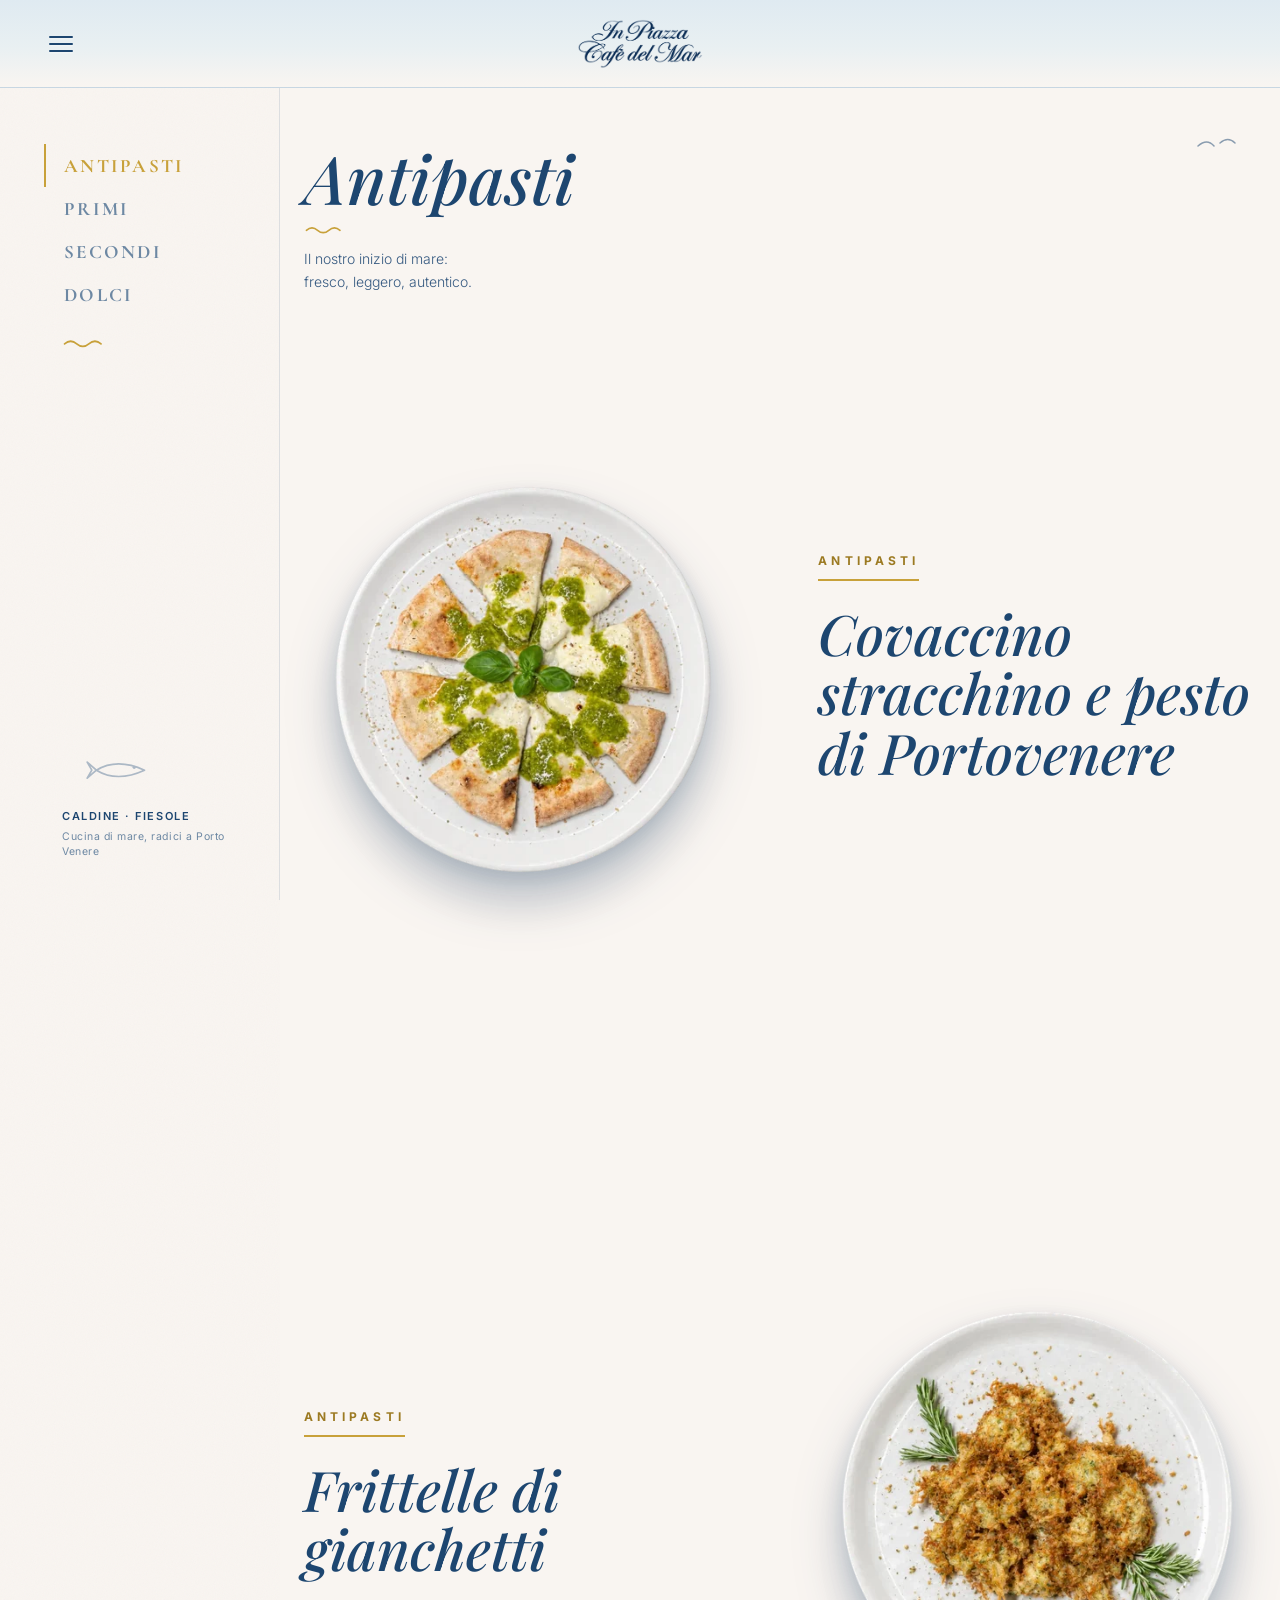
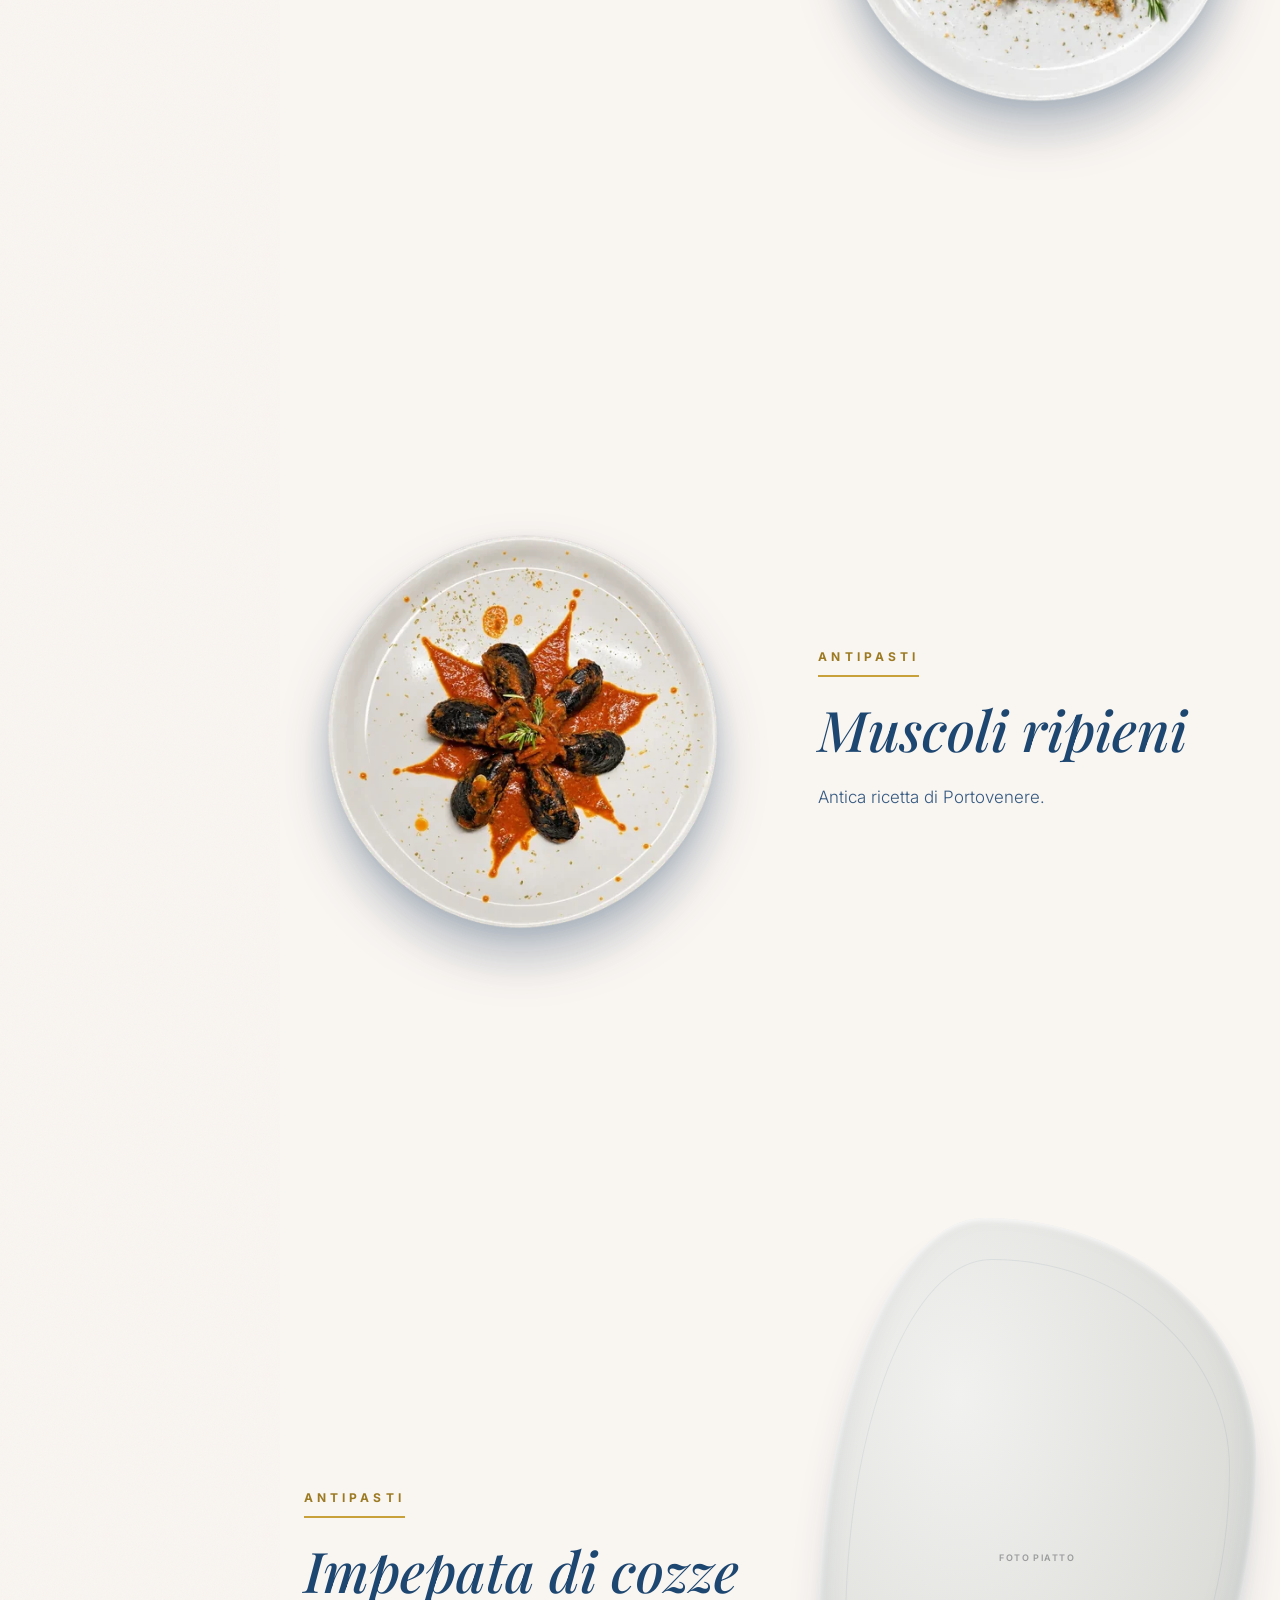
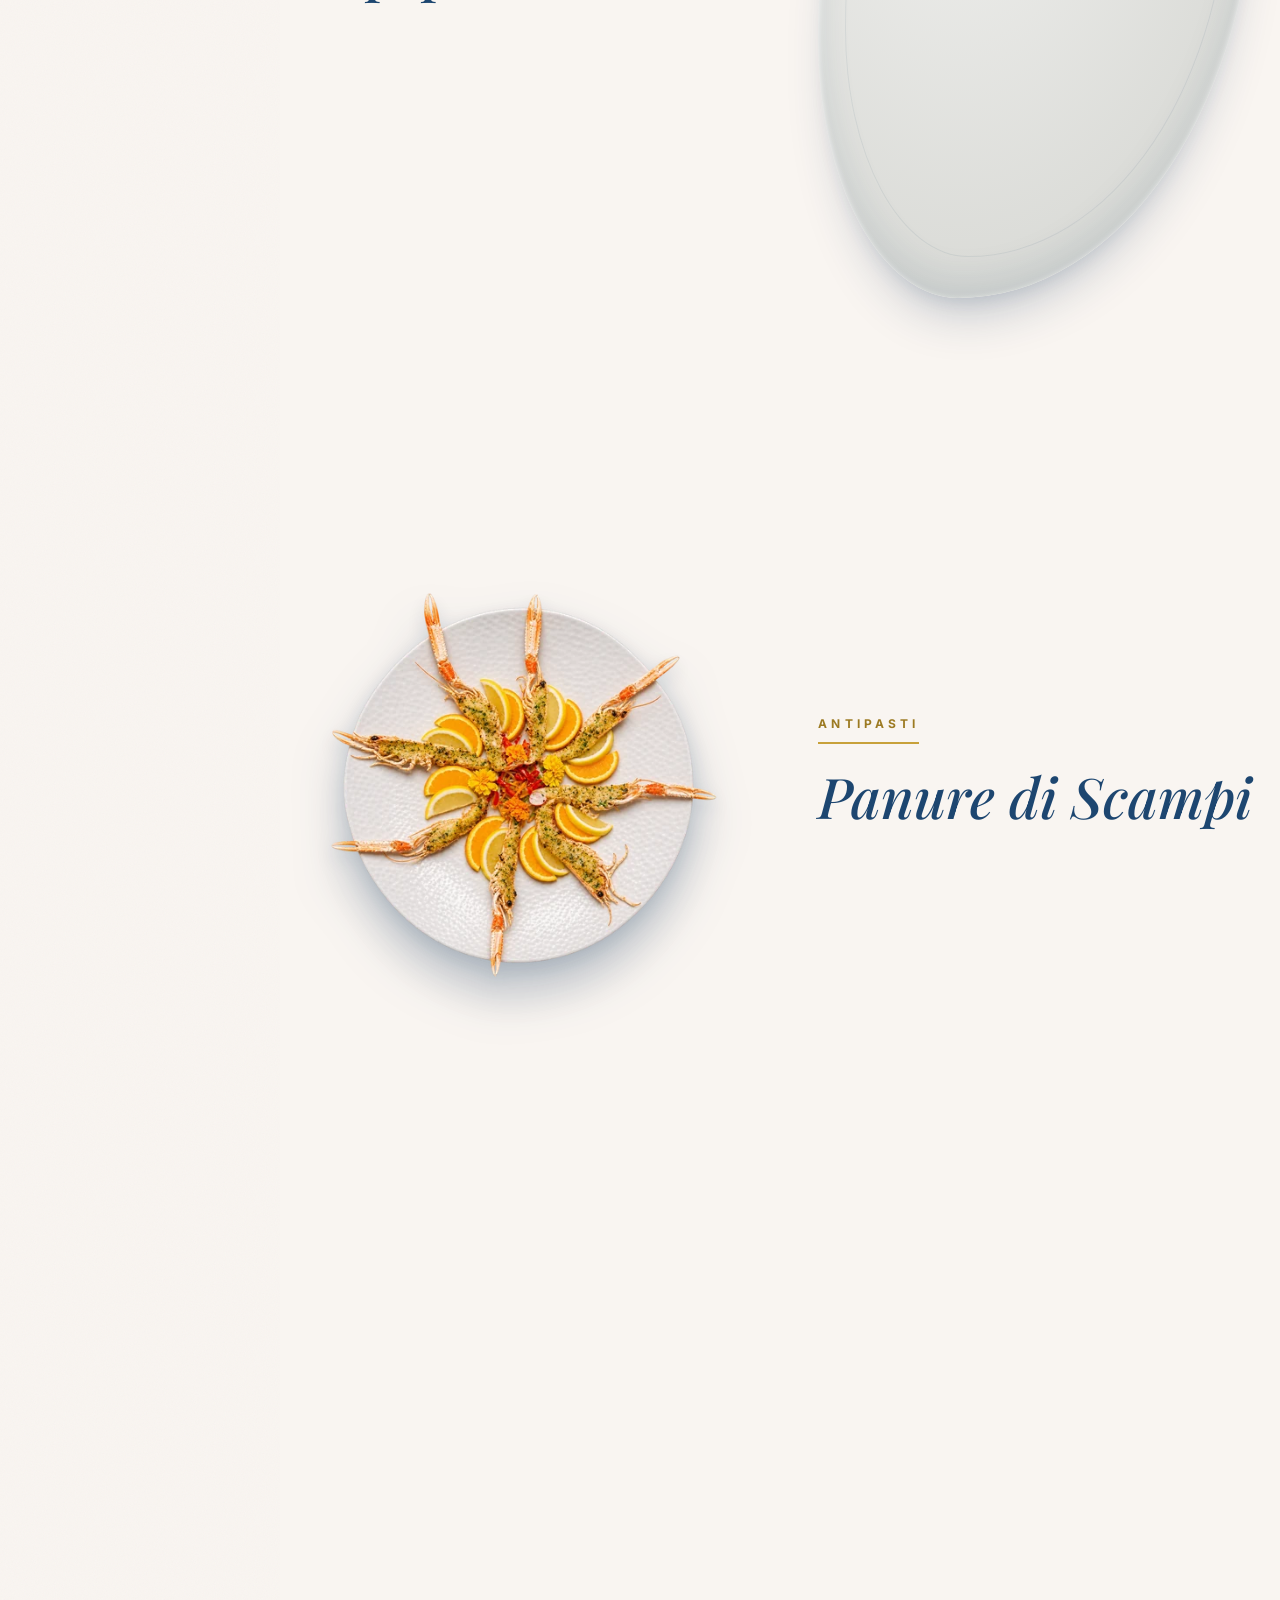
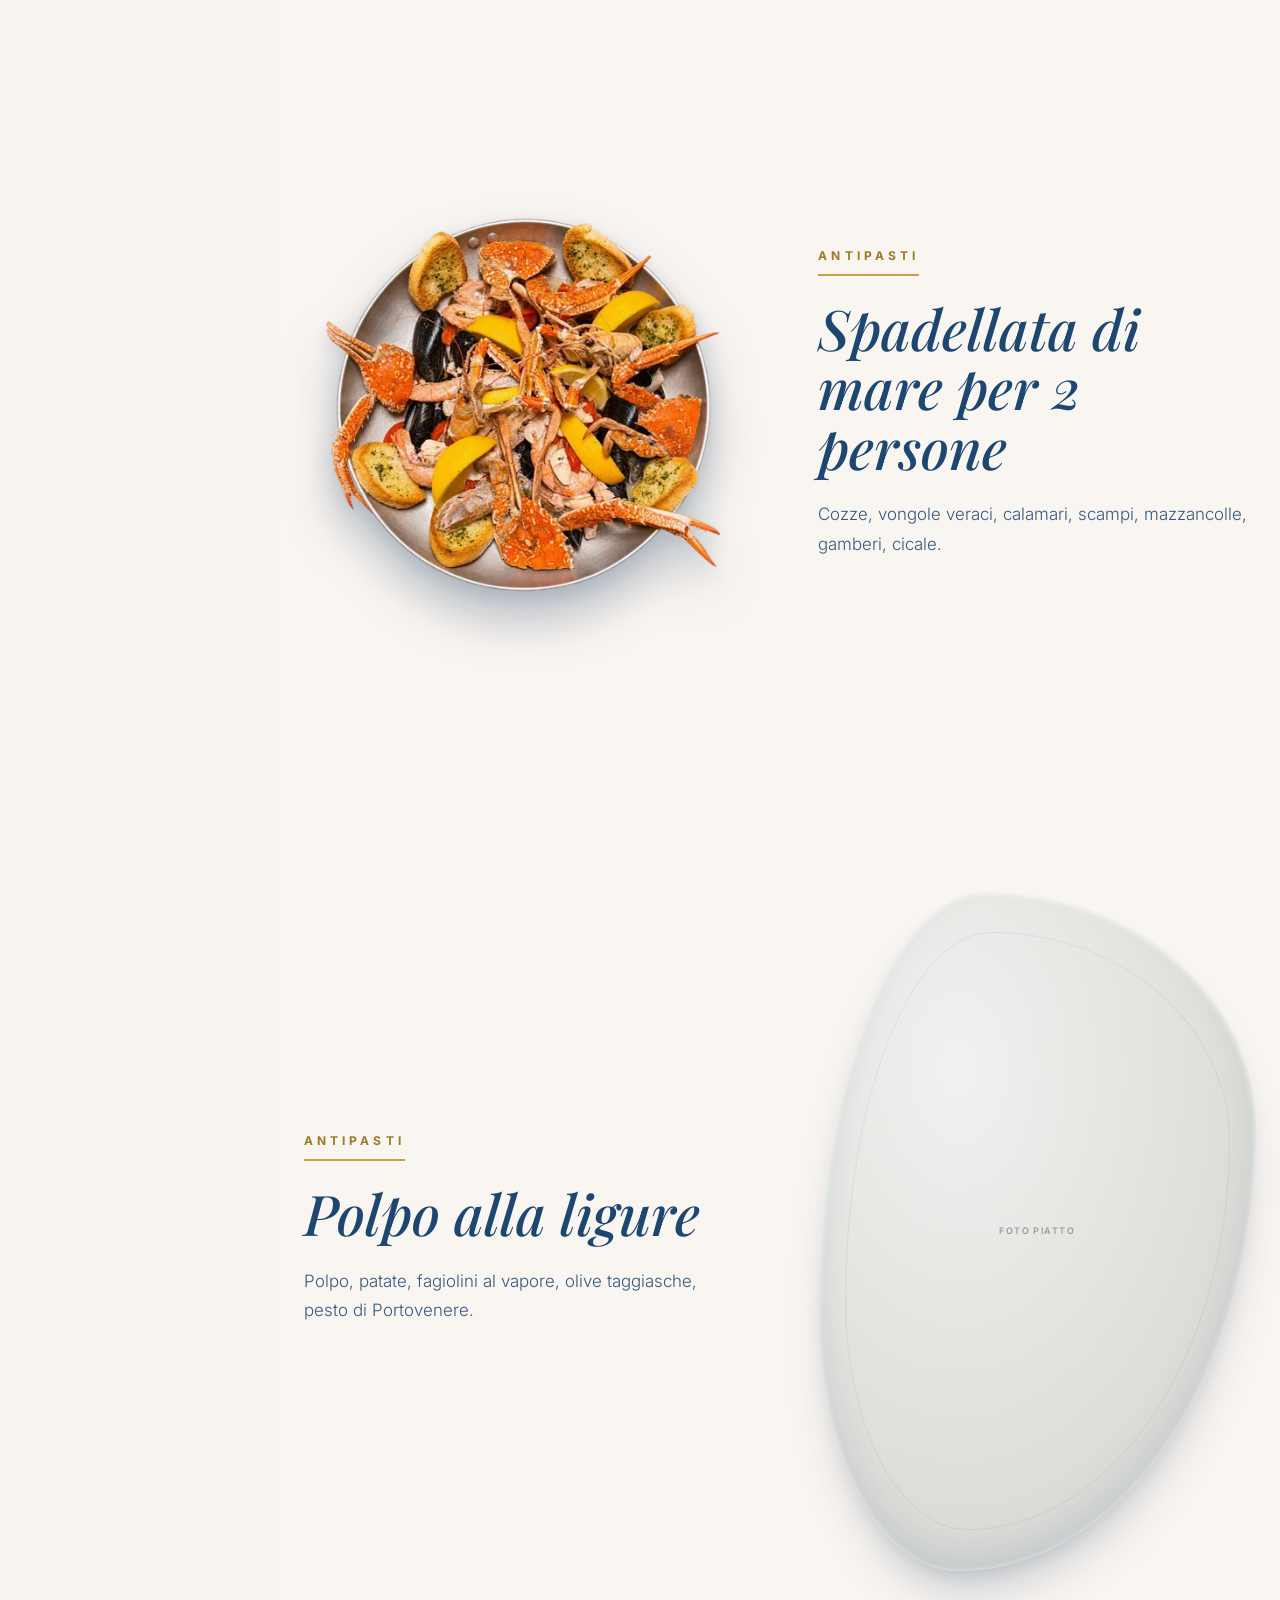
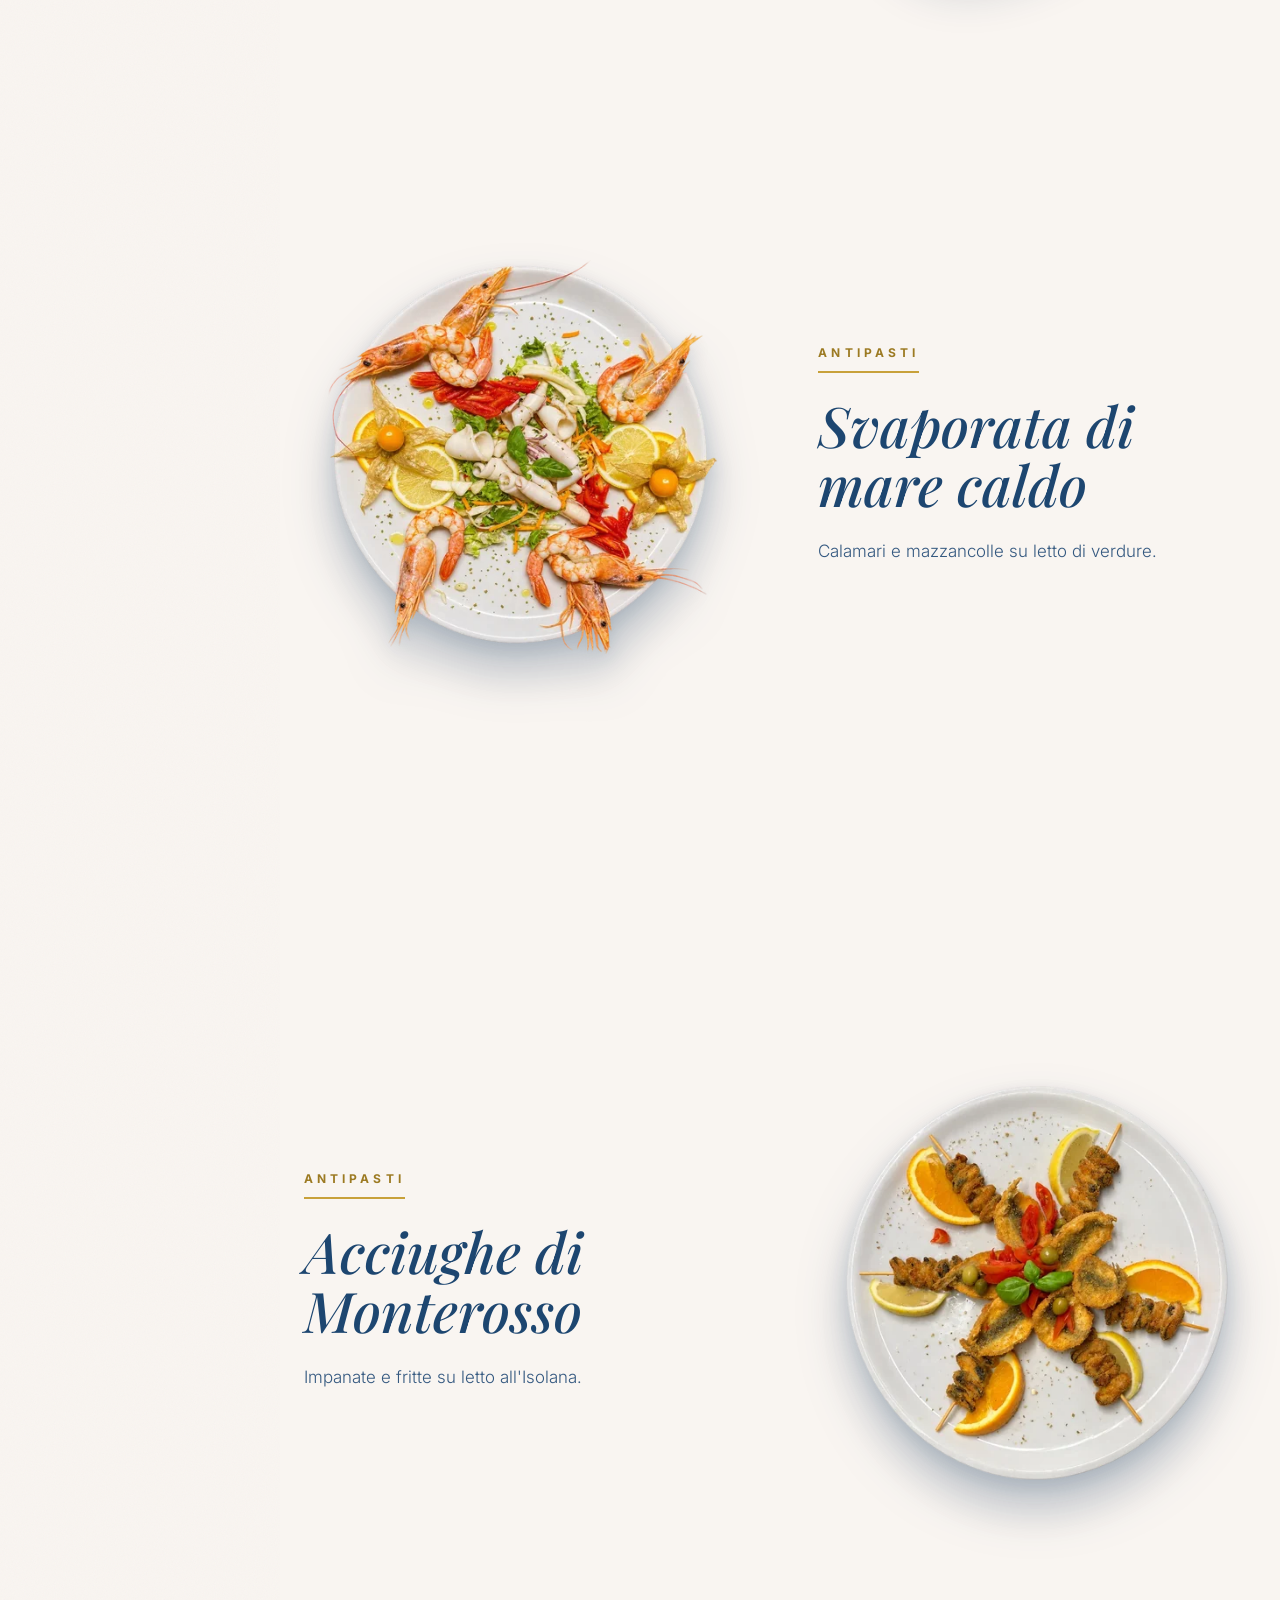
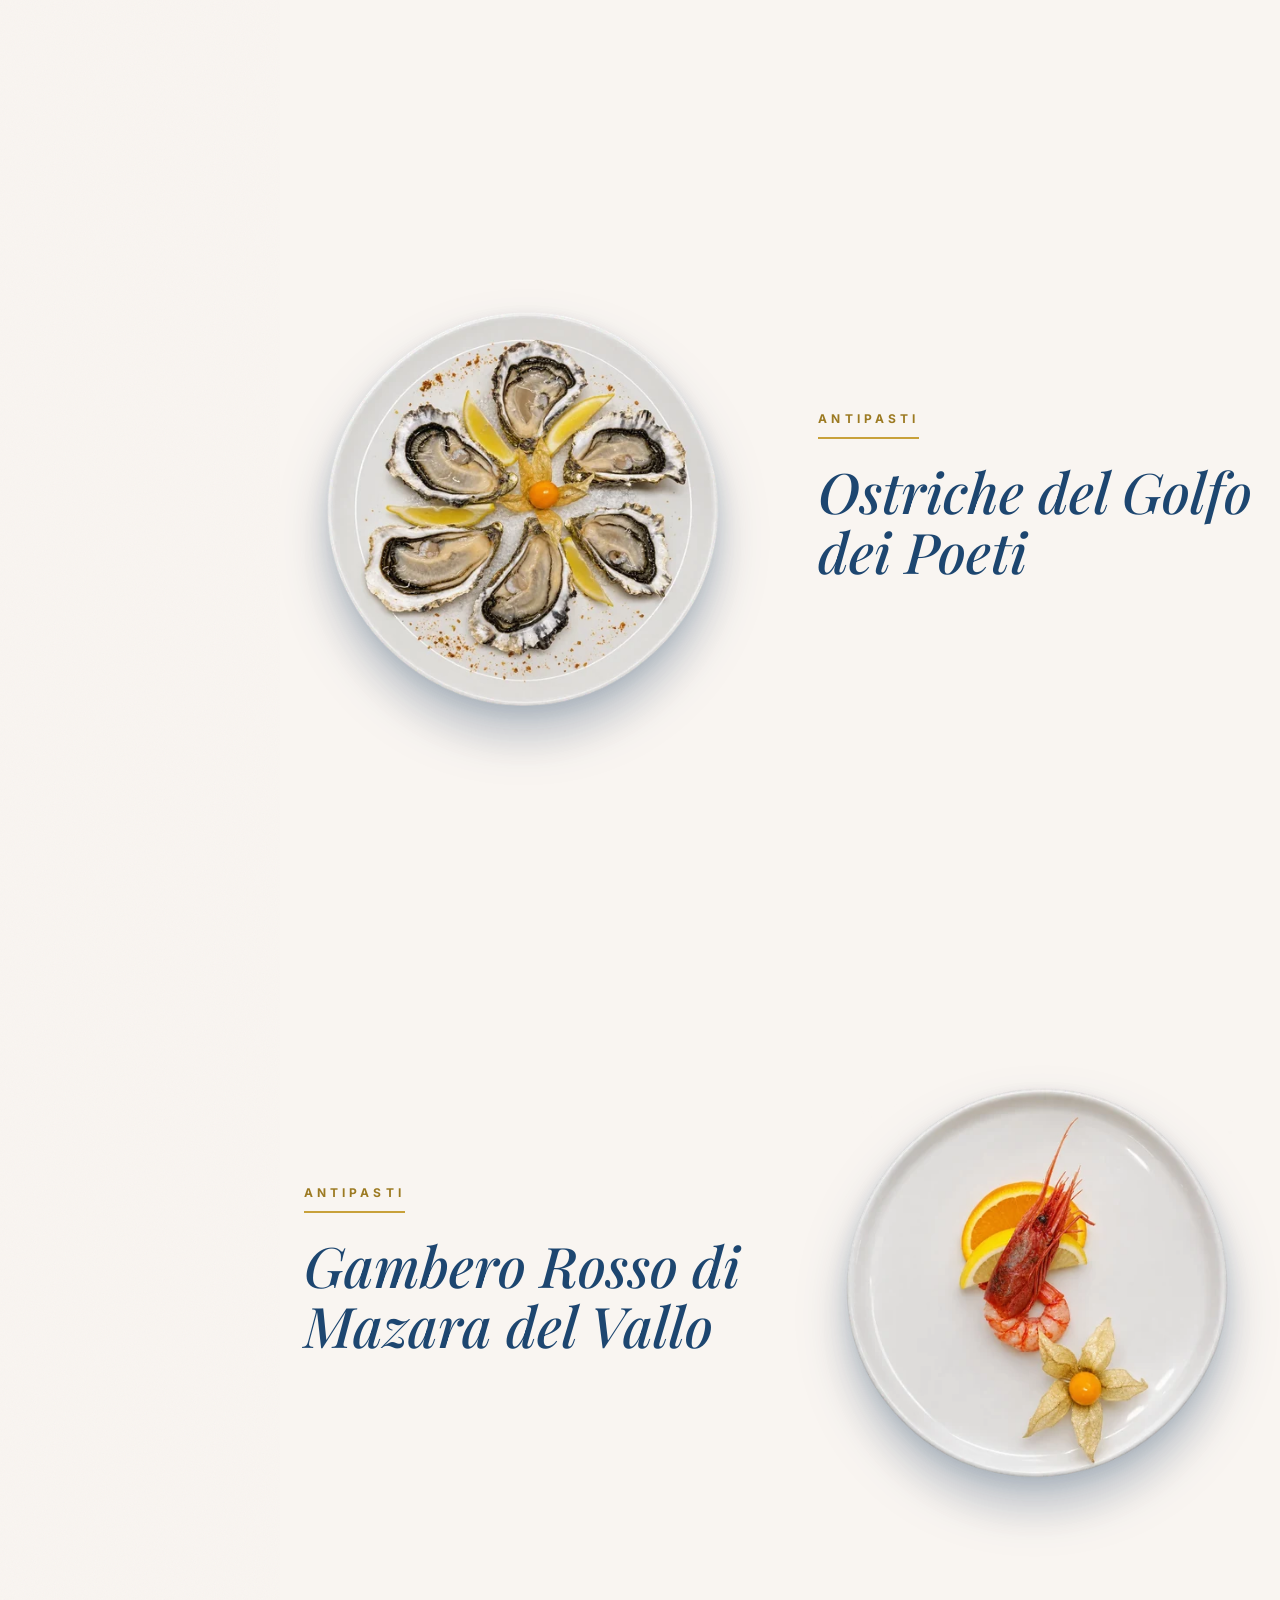
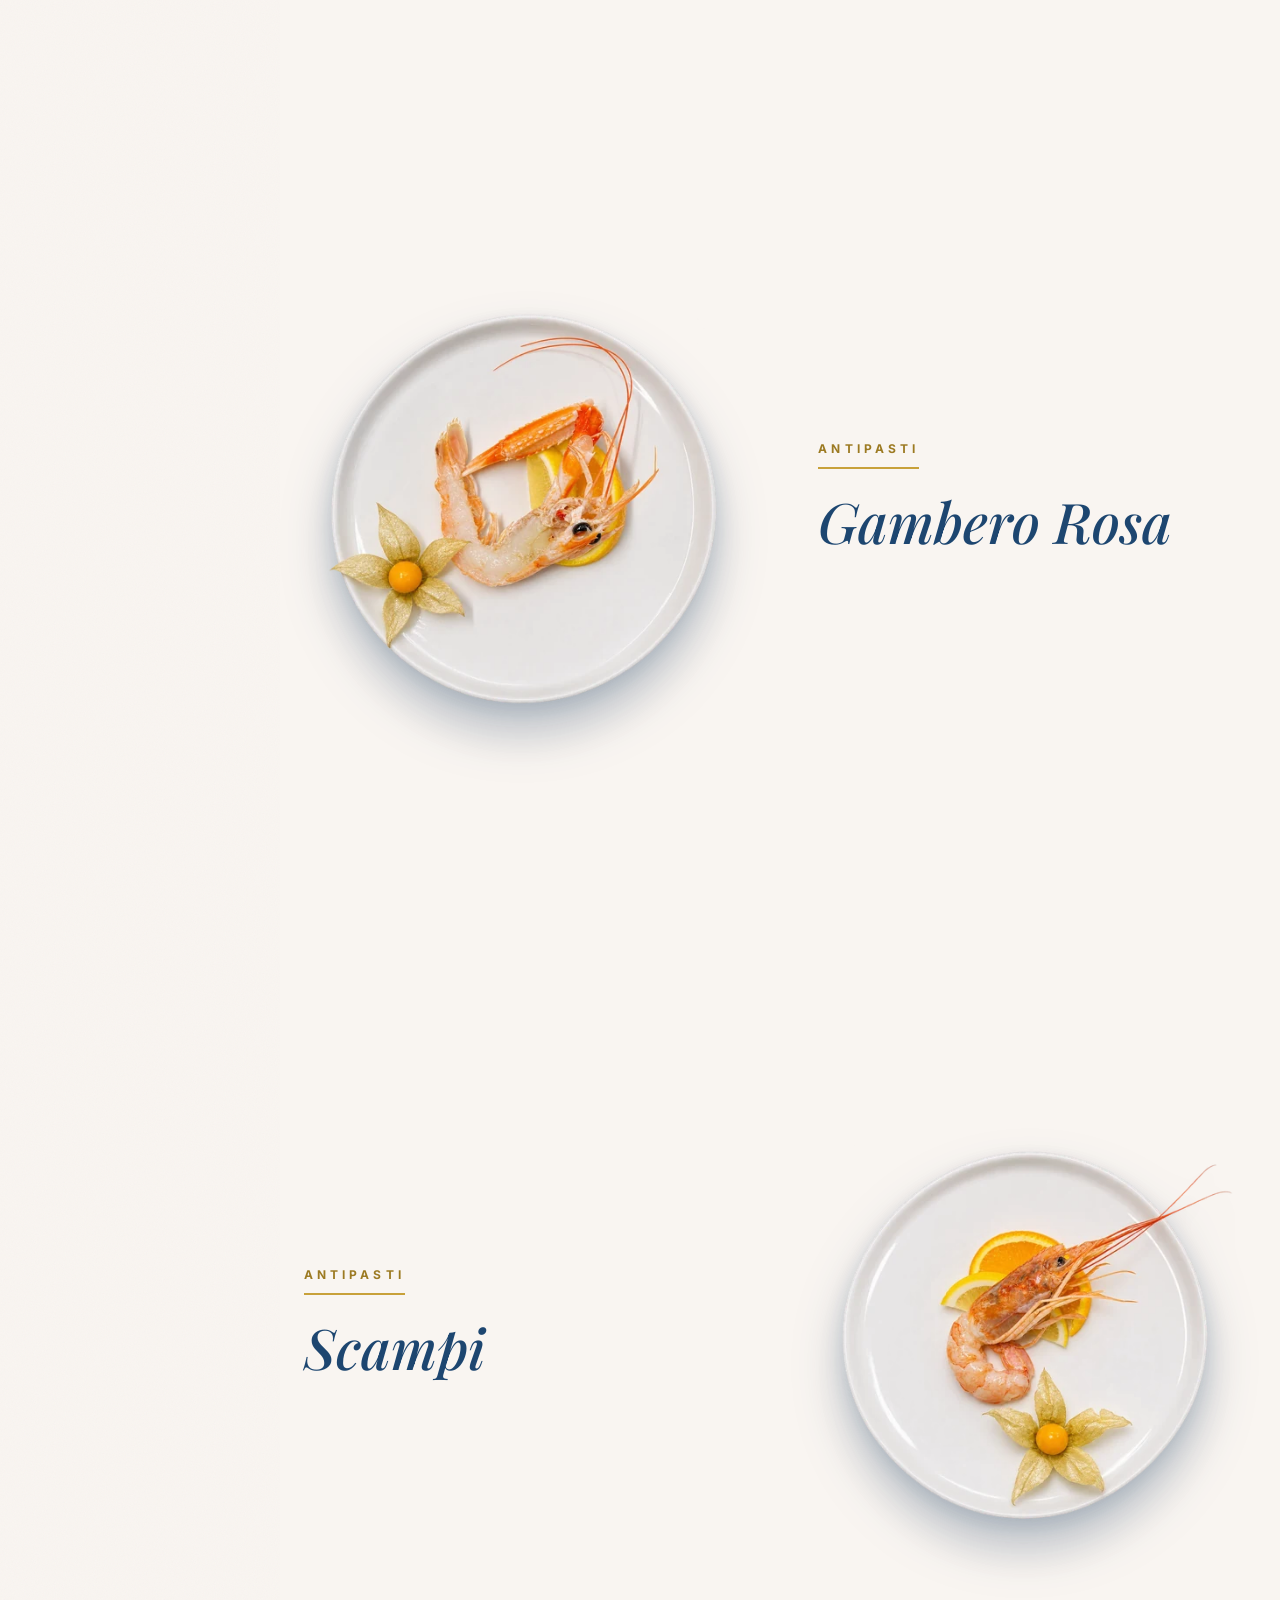
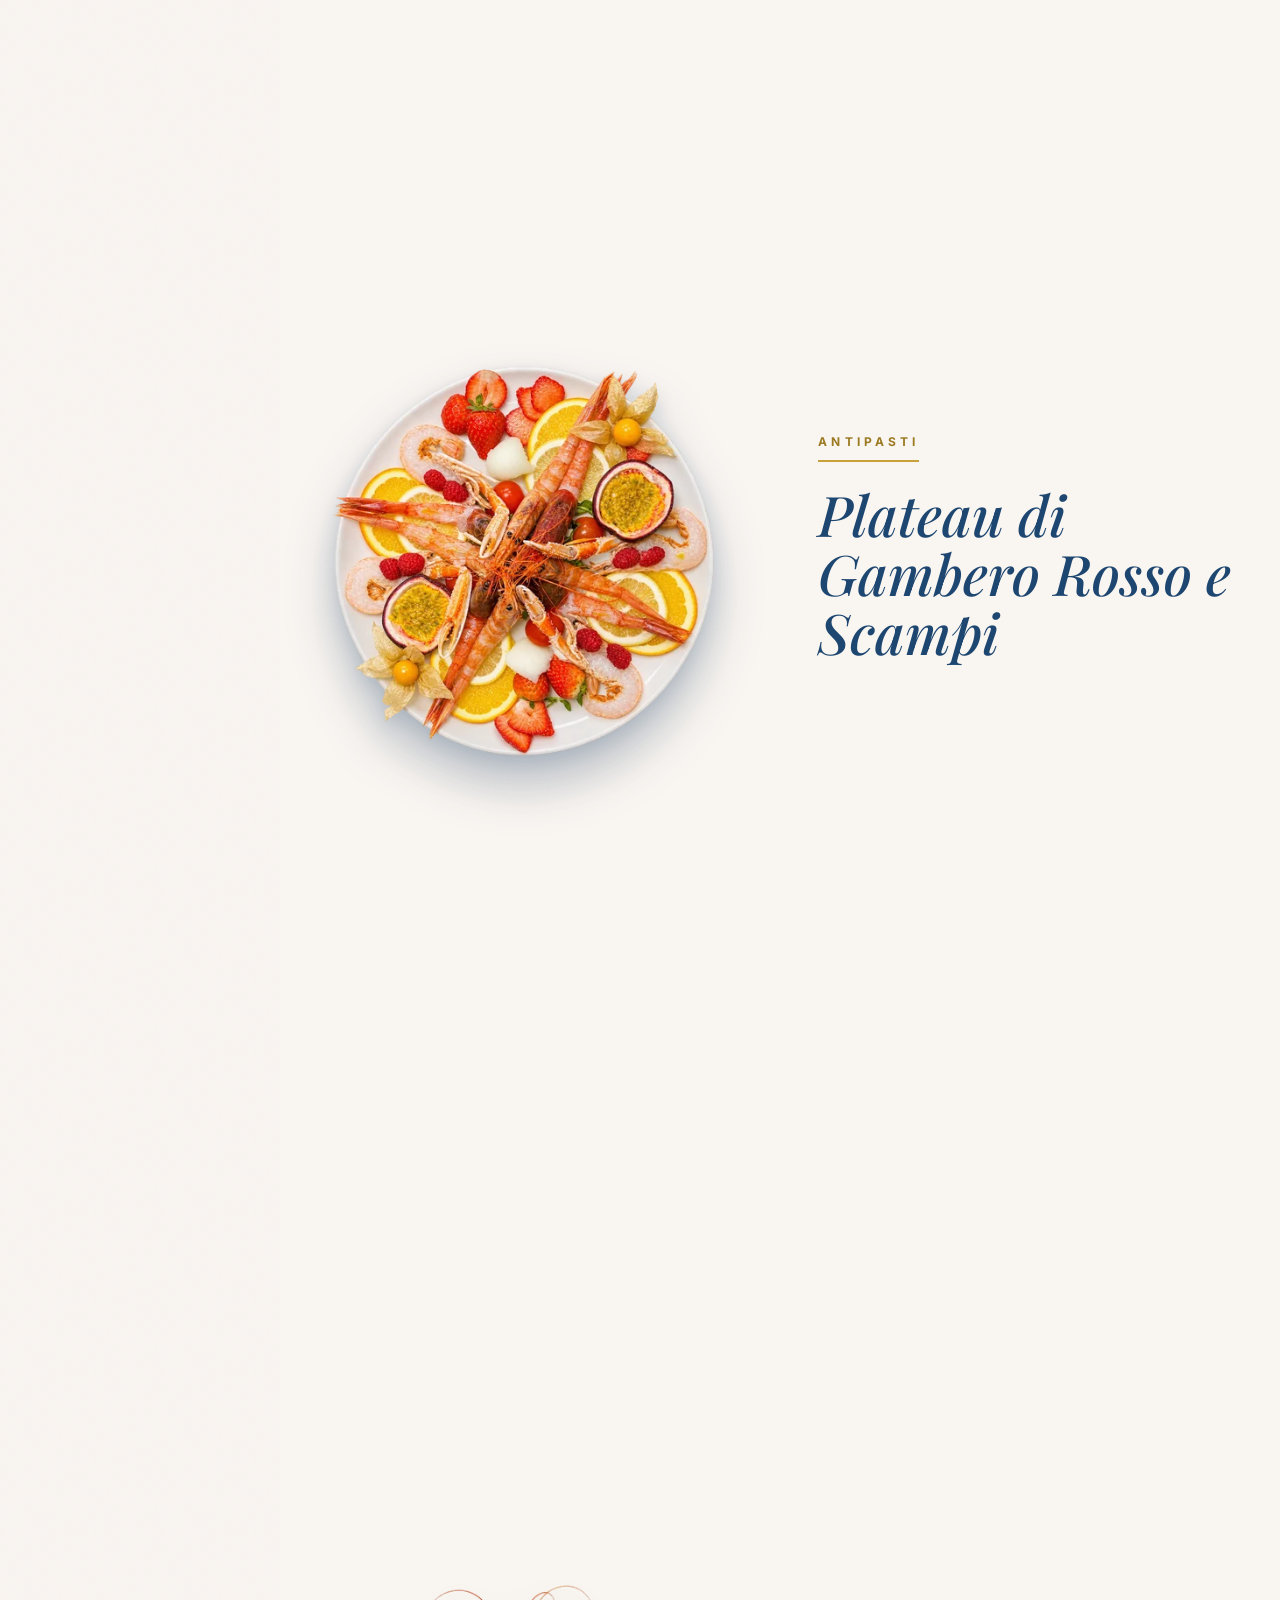
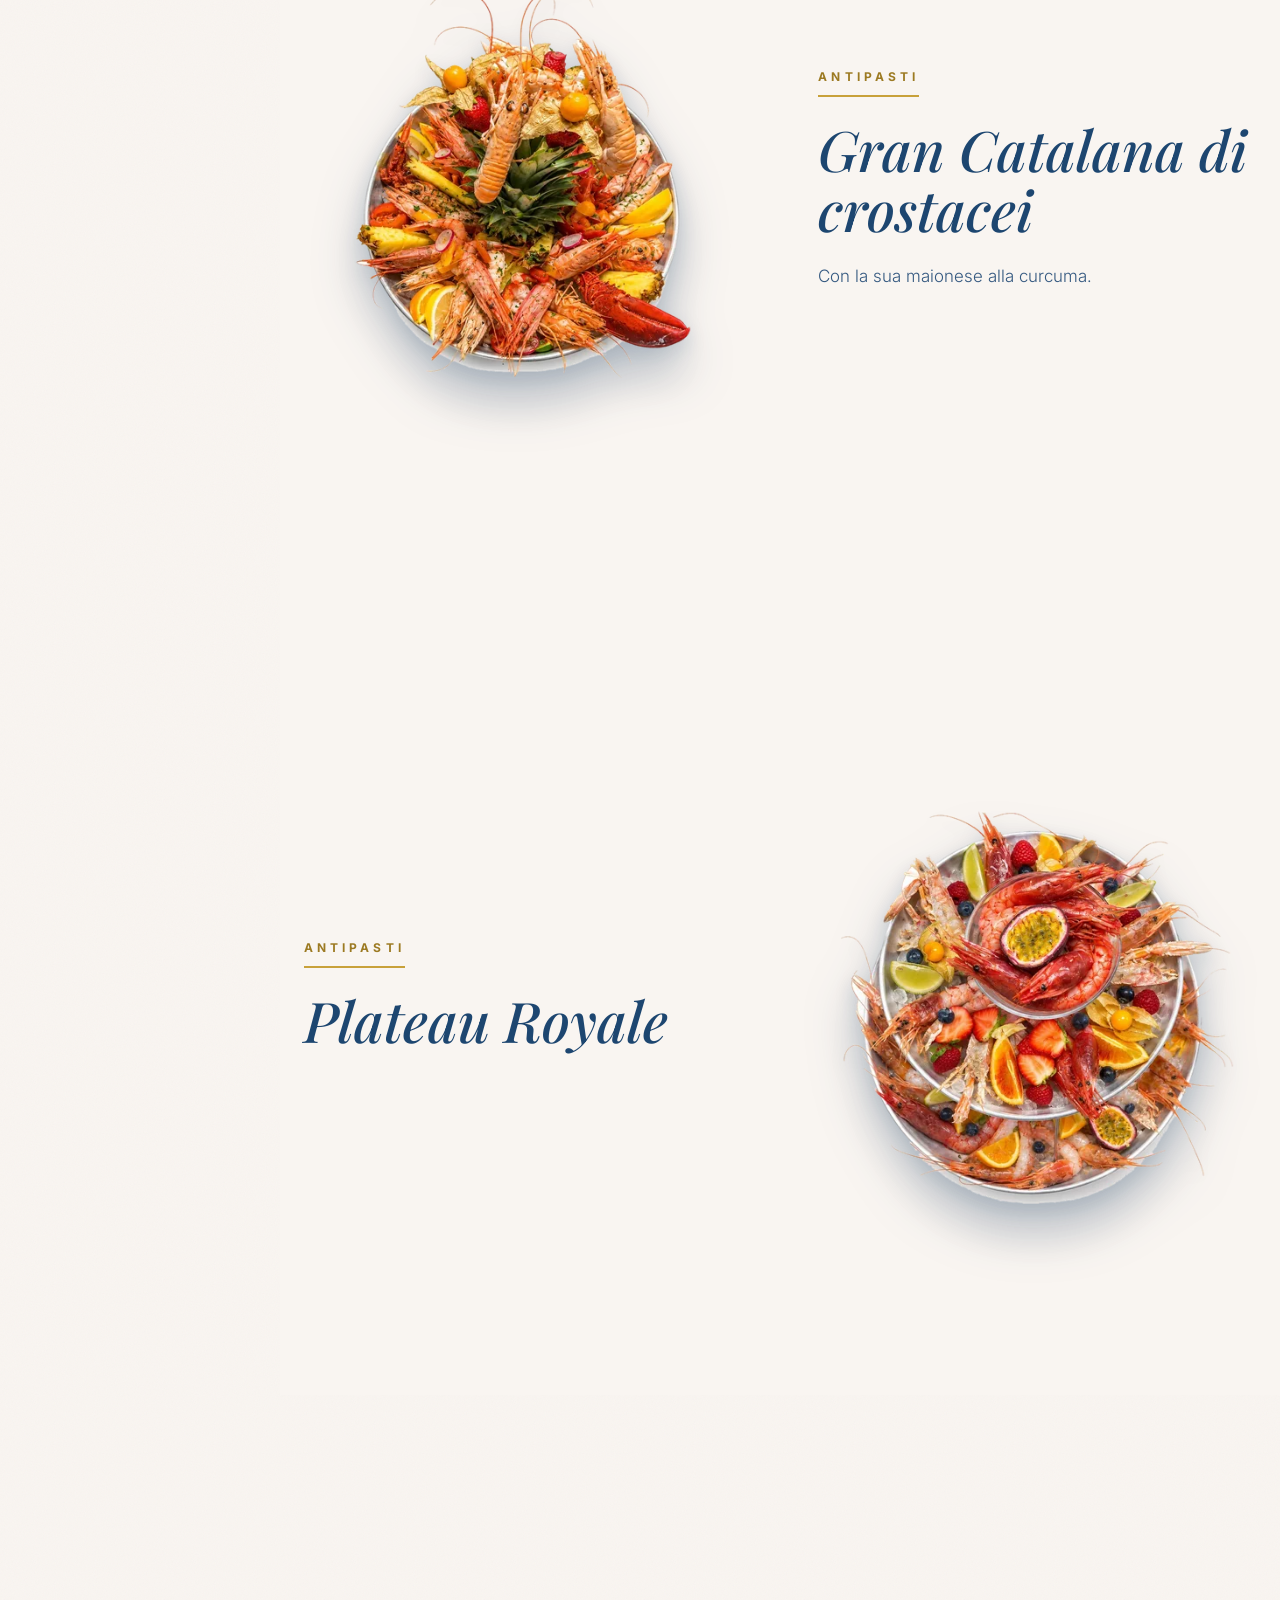
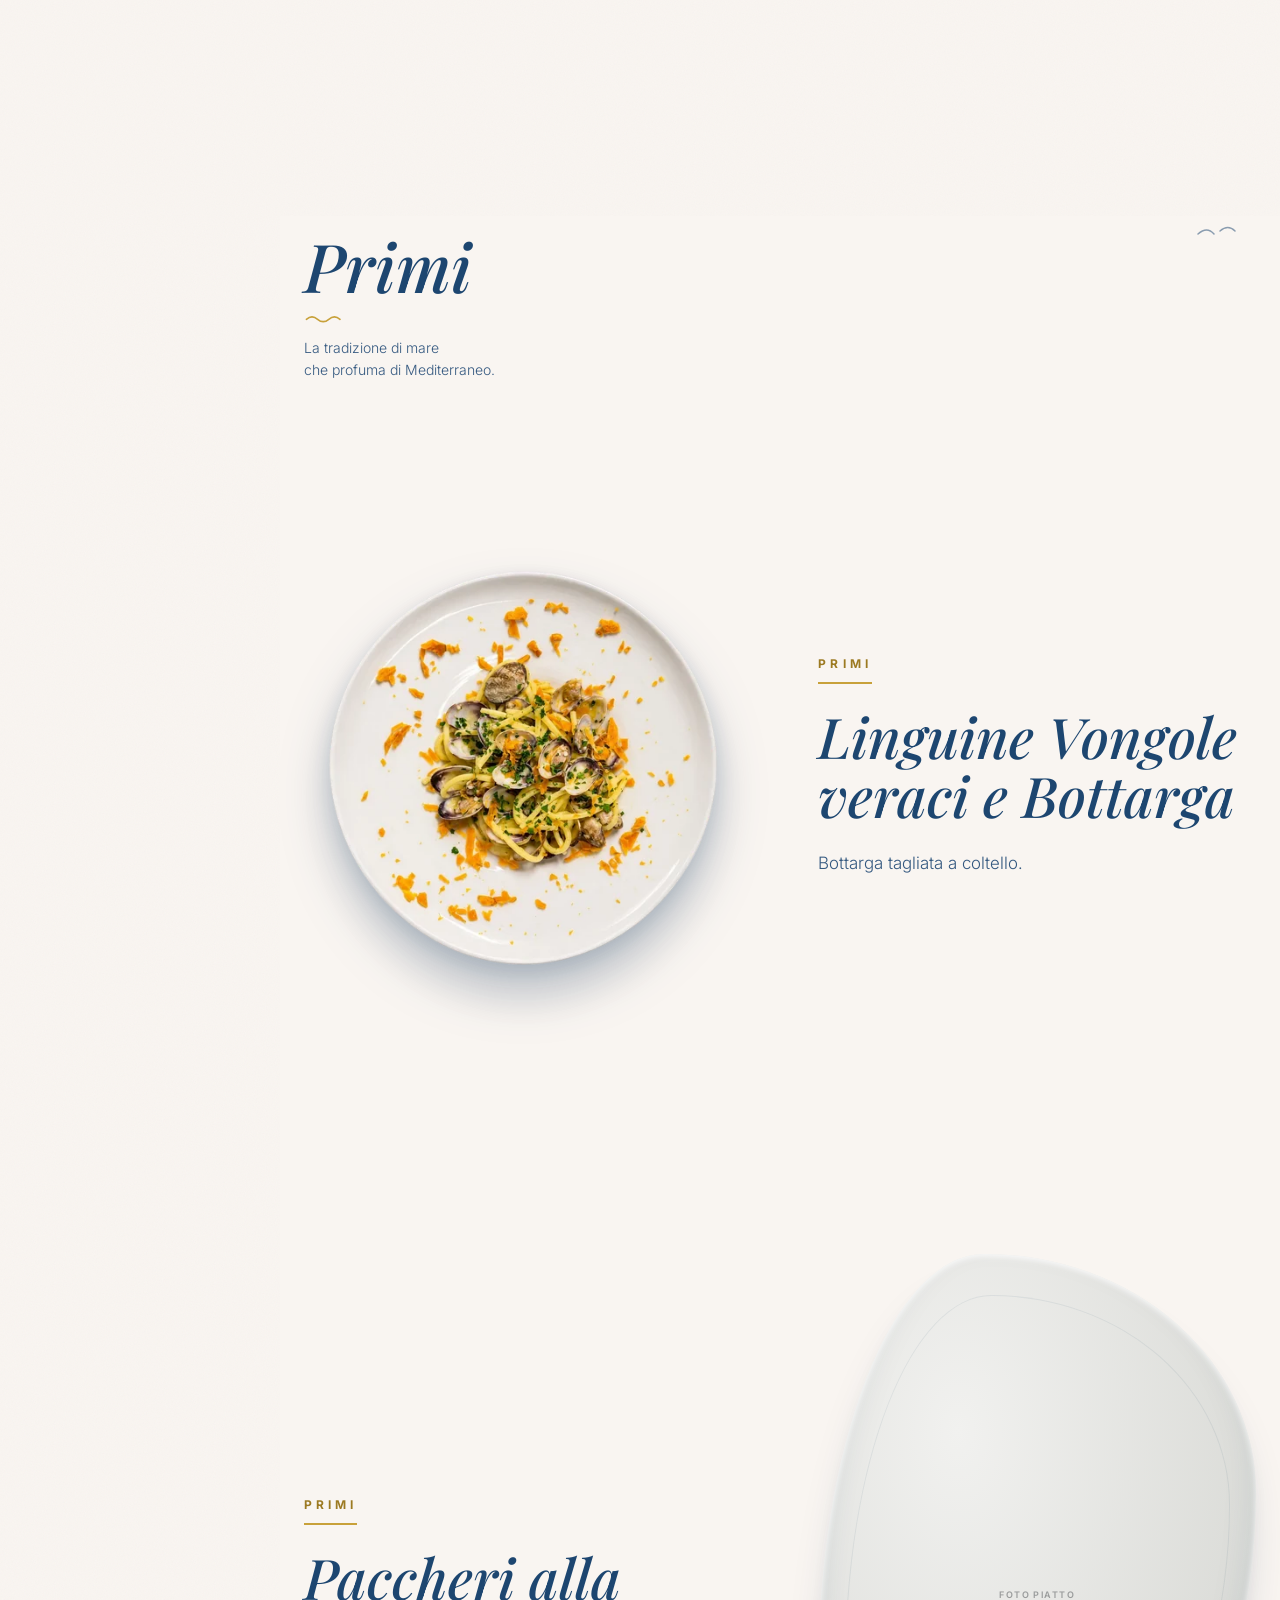
==== index.html @ d407577e "Nuovo piatto negli Antipasti: Plateau di Gambero Rosso e Scampi (con foto) Co-Authored-By: Claude So" ====
<!DOCTYPE html>
<html lang="it">
<head>
<meta charset="UTF-8" />
<script>document.documentElement.classList.add('js')</script>
<meta name="viewport" content="width=device-width, initial-scale=1.0, viewport-fit=cover" />
<meta name="theme-color" content="#1d4670" />
<meta name="description" content="In Piazza — cucina di mare alle Caldine, a due passi da Firenze. Antipasti, primi, secondi e dolci freschi del giorno." />
<title>In Piazza · Cucina di mare</title>

<link rel="canonical" href="https://42paolo.github.io/SiteCarra/" />
<link rel="icon" href="data:," />
<meta property="og:type" content="website" />
<meta property="og:locale" content="it_IT" />
<meta property="og:site_name" content="In Piazza" />
<meta property="og:title" content="In Piazza · Cucina di mare" />
<meta property="og:description" content="In Piazza — cucina di mare alle Caldine, a due passi da Firenze. Antipasti, primi, secondi e dolci freschi del giorno." />
<meta property="og:url" content="https://42paolo.github.io/SiteCarra/" />
<meta name="twitter:card" content="summary" />
<script type="application/ld+json">
{"@context":"https://schema.org","@type":"Restaurant","name":"In Piazza","url":"https://42paolo.github.io/SiteCarra/","description":"Cucina di mare alle Caldine, a due passi da Firenze.","servesCuisine":"Cucina di mare","telephone":"+39 055541114","address":{"@type":"PostalAddress","streetAddress":"Piazza dei Mezzadri","postalCode":"50014","addressLocality":"Caldine","addressRegion":"FI","addressCountry":"IT"},"openingHoursSpecification":[{"@type":"OpeningHoursSpecification","dayOfWeek":["Monday","Tuesday","Wednesday","Thursday","Friday","Saturday","Sunday"],"opens":"12:00","closes":"23:00"}],"hasMap":"https://maps.app.goo.gl/5trc5QQUGpTFEYTVA","hasMenu":"https://42paolo.github.io/SiteCarra/#antipasti","sameAs":["https://www.facebook.com/InPiazzaCaldine/","https://www.tripadvisor.com/Restaurant_Review-g12083518-d15848178-Reviews-In_Piazza-Caldine_Tuscany.html"]}
</script>

<!-- risorse critiche della prima schermata: richieste subito, con priorità alta -->
<link rel="preload" as="image" href="image/sfondi/bg-antipasti.webp" media="(max-width: 767.98px)" fetchpriority="high" />
<link rel="preload" as="image" media="(min-width: 768px)" href="image/piatti/covaccino-pesto.webp" imagesrcset="image/piatti/covaccino-pesto-450.webp 450w, image/piatti/covaccino-pesto.webp 900w" imagesizes="(min-width:1024px) 440px, 45vw" fetchpriority="high" />

<link rel="preconnect" href="https://fonts.googleapis.com" />
<link rel="preconnect" href="https://fonts.gstatic.com" crossorigin />
<link href="https://fonts.googleapis.com/css2?family=Playfair+Display:ital,wght@0,400;1,400;1,500;1,600&family=Inter:wght@300;400;600;700&family=Cormorant+Garamond:wght@600;700&display=swap" rel="stylesheet" />
<link rel="stylesheet" href="css/base.css?v=20261121b" />

<style>
/* ============================================================
   IN PIAZZA — pagina MENU (index.html)
   Stili condivisi (tokens, reset, .app, hamburger/logo, footer, overlay
   menu, modal recensioni, breakpoint di crescita) sono in css/base.css.
   Qui solo ciò che è specifico di questa pagina: header sticky che
   collassa, tab bar, categorie e griglia piatti.
   ============================================================ */

/* ============================================================
   HEADER STICKY (espanso -> compatto)
   ============================================================ */
.site-header{
  position:sticky; top:0; z-index:50;
  transition:box-shadow .35s var(--ease);
}
.site-header.is-compact{ box-shadow:0 14px 28px -20px var(--shadow); }

/* barra + sidebar desktop: nascoste su mobile, attivate in @media più sotto */
.desktop-bar, .side-nav{ display:none; }

/* --- HERO (parte che collassa — scroll-driven via --scroll-p) --- */
.header__hero{
  position:relative; overflow:hidden;
  height:calc(var(--hero-exp) - (var(--hero-exp) - var(--hero-cmp))*var(--scroll-p,0));
  display:flex; align-items:center; justify-content:center;
  color:var(--navy); text-align:center;
  /* no height transition: è lo scroll a pilotare */
}

/* sfondo banner Porto Venere (placeholder) — per la foto reale:
   .hero__bg{ background-image:url('assets/porto-venere.jpg'); background-size:cover; background-position:center bottom; } */
.hero__bg{
  position:absolute; inset:0;
  background:linear-gradient(180deg,#bcd6e6 0%, #cfe0e8 38%, #e3eae6 72%, var(--bg-bottom) 100%);
  transition:background .8s ease;
}
.site-header[data-cat="dolci"]     .hero__bg{ background:linear-gradient(180deg,#e9d8c2,#f0e6d6 38%,#f2ebe0 72%,var(--bg-bottom)); }
.site-header[data-cat="antipasti"] .hero__bg{ background:linear-gradient(180deg,#c2d9e7,#d4e2e9 38%,#e6ece7 72%,var(--bg-bottom)); }
.site-header[data-cat="primi"]     .hero__bg{ background:linear-gradient(180deg,#b2cee0,#c8dbe5 38%,#e0e9e6 72%,var(--bg-bottom)); }
.site-header[data-cat="secondi"]   .hero__bg{ background:linear-gradient(180deg,#e2cfb0,#ecdfc8 38%,#eee6d6 72%,var(--bg-bottom)); }
/* sole */
.hero__bg::before{
  content:""; position:absolute; left:18%; top:28%;
  width:84px; height:84px; border-radius:50%;
  background:radial-gradient(circle, rgba(255,247,224,.9), rgba(255,247,224,0) 70%);
  opacity:calc(1 - var(--scroll-p,0));        /* il sole svanisce col collasso (scroll-driven) */
}
/* skyline acquerello in basso */
.hero__bg::after{
  content:""; position:absolute; left:-4%; right:-4%; bottom:0; height:42%;
  background:
    radial-gradient(26% 120% at 10% 100%, rgba(29,70,112,.55), transparent 60%),
    radial-gradient(16% 90%  at 24% 100%, rgba(29,70,112,.42), transparent 64%),
    radial-gradient(12% 70%  at 38% 100%, rgba(29,70,112,.38), transparent 66%),
    radial-gradient(22% 130% at 80% 100%, rgba(29,70,112,.55), transparent 60%),
    radial-gradient(14% 90%  at 94% 100%, rgba(29,70,112,.45), transparent 64%);
  opacity:calc(.5*(1 - var(--scroll-p,0)));   /* lo skyline svanisce col collasso (scroll-driven) */
}

/* logo — il disegno vive in css/base.css (.logo-mark); qui solo la parte scroll-driven
   via --scroll-p (0=espanso, 1=compatto): scritte 120px → 38px, abbellimenti che svaniscono
   nel primo terzo dello scroll. */
.header__hero .logo-mark{
  --logo-h:calc(120px - 82px*var(--scroll-p,0));
  --logo-orn-op:calc(1 - var(--scroll-p,0)*3);
}

/* --- TABS (dentro l'header, sempre visibili) --- */
.tabs{
  position:relative; display:flex; align-items:stretch; padding:0 4px;
  background:rgba(243,243,237,.88);
  backdrop-filter:saturate(150%) blur(10px);
  -webkit-backdrop-filter:saturate(150%) blur(10px);
  border-bottom:1px solid var(--line);
}
.tab{
  flex:1 1 0; text-align:center;
  font:600 clamp(10px,3.1vw,12px)/1 var(--sans);
  letter-spacing:.2em; text-transform:uppercase; color:var(--navy);
  padding:18px 2px; opacity:.55;
  transition:color .25s ease, opacity .25s ease;
}
.tab:hover{ opacity:.85; }
/* voci delle categorie nello stesso carattere delle voci del menu di navigazione (Cormorant Garamond 700).
   Altezza della barra invariata (48px): il padding si adatta al corpo. */
.tab{
  font-family:'Cormorant Garamond', Georgia, serif; font-weight:700;
  font-size:clamp(12px,3.9vw,17px); letter-spacing:.1em;
  padding:calc((48px - 1em) / 2) 2px;
}
.tab.is-active{ color:var(--gold-line); opacity:1; }
.tabs__ink{
  position:absolute; left:0; bottom:-1px; height:2.5px; width:0;
  background:linear-gradient(90deg,var(--gold-line),var(--gold));
  border-radius:3px; box-shadow:0 0 8px rgba(212,175,55,.5);
  transform:translateX(0);
  transition:transform .4s var(--ease), width .4s var(--ease);
  pointer-events:none;
}

/* ============================================================
   CATEGORIE & PIATTI
   ============================================================ */
/* overflow-x:clip (NON hidden) lascia sbordare i piatti oltre il bordo senza
   scroll laterale; clip non crea uno scroll-container -> sticky header salvo. */
main{ overflow-x:clip; }
.category{ padding:40px var(--pad) 34px; scroll-margin-top:var(--stick-h); }
.dish-block{
  margin:0 calc(-1*var(--pad));
  padding:0 var(--pad);
  background-size:100% auto;
  background-position:top center;
  background-repeat:no-repeat;
}
.category[data-cat="antipasti"]{
  background-image:url('image/sfondi/bg-antipasti.webp');
  background-size:100% auto;
  background-position:top center;
  background-repeat:no-repeat;
}
.category[data-cat="primi"]{
  background-image:url('image/sfondi/bg-primi.webp');
  background-size:100% auto;
  background-position:top center;
  background-repeat:no-repeat;
  padding-bottom:0;
}
.category[data-cat="secondi"]{
  background-image:url('image/sfondi/bg-secondi.webp');
  background-size:100% auto;
  background-position:top center;
  background-repeat:no-repeat;
  padding-top:20px;
}
.primi-cta{
  position:relative; z-index:2;
  /* la piovra si scala con la larghezza (background-size:100% auto): il testo
     deve seguire la stessa scala per restare centrato nel cartiglio a ogni
     larghezza, non un offset fisso in px. Calibrata via analisi pixel
     dell'immagine (centro verticale del cartiglio = 1500/1642 dell'altezza
     nativa) + misura DOM della posizione naturale del pulsante a 375px e
     480px, con lo sfondo a background-position:460px. Interpolata
     linearmente, tetto a 480px (--app-max) dove la piovra smette di
     crescere. */
  margin-top:calc(-493px + 0.735 * min(100vw, 480px));
  display:flex; justify-content:center;
  padding-bottom:0;
}
.fade-to-secondi{
  position:relative;
  left:calc(-1*var(--pad));
  width:calc(100% + 2*var(--pad));
  height:110px;
  background:linear-gradient(180deg, rgba(253,249,245,0) 0%, #F9F5F0 100%);
}
.btn-chisiamo{
  position:relative;
  width:78%;
  padding:18px 0;
  background:transparent;
  border:none;
  font-family:var(--serif); font-style:italic; font-weight:500;
  font-size:clamp(1.15rem,5.2vw,1.45rem);
  letter-spacing:.1em;
  cursor:pointer;
  /* il testo riceve un "glint" dorato che lo attraversa: navy di base, banda oro che scorre */
  text-align:center;
  background-image:linear-gradient(105deg,
    var(--navy) 0%, var(--navy) 40%,
    var(--gold) 50%,
    var(--navy) 60%, var(--navy) 100%);
  background-size:230% auto;
  background-position:200% 0;
  -webkit-background-clip:text; background-clip:text;
  -webkit-text-fill-color:transparent; color:transparent;
  animation:chisiamo-glint 3s linear infinite;
  transition:transform .15s ease;
}
.btn-chisiamo:active{ transform:scale(.97); }
@keyframes chisiamo-glint{
  0%  { background-position:200% 0; }
  100%{ background-position:-100% 0; }
}
.category[data-cat="antipasti"] .dish-block[data-block-idx="1"]{ background-image:url('image/sfondi/bg-antipasti2.webp'); background-size:100% auto; background-position:top center; padding-bottom:64px; }
/* terzo blocco degli antipasti (Gambero Rosso, Gambero Rosa, Scampi): sfondo con le razze. Il disegno (alto 2,5 volte la
   larghezza) è ancorato in alto e salito di 0,49 volte la larghezza, così la razza grande (che nel disegno parte al 30%)
   cade subito sotto il titolo "Gambero Rosso di Mazara del Vallo". Il blocco finisce in fondo ai piatti, senza spazio sotto. */
.category[data-cat="antipasti"] .dish-block[data-block-idx="2"]{
  background-image:url('image/sfondi/bg-gamberi.webp?v=20261121b'); background-size:100% auto;
  background-position:center calc(-0.49 * min(100vw, 480px));
  padding-bottom:0;
}
.category[data-cat="primi"]     .dish-block[data-block-idx="1"]{ background-color:var(--bg-base); background-image:url('image/sfondi/bg-primi2.webp'); background-size:100% auto; background-position:center 460px; padding-bottom:520px; }
.category[data-cat="secondi"]   .dish-block[data-block-idx="0"]{ background-image:url('image/sfondi/bg-secondi.webp'); background-position:center -171px; }
.category[data-cat="secondi"]   .dish-block[data-block-idx="1"]{ background-image:url('image/sfondi/bg-secondi2.webp'); background-size:100% auto; background-position:top center; background-repeat:no-repeat; overflow:hidden; margin-top:-43px; padding-top:43px; padding-bottom:64px; }
.category[data-cat="secondi"] .separator{ display:none; }
.category[data-cat="dolci"]{
  background-image:url('image/sfondi/bg-dolci.webp');
  background-size:100% auto;
  background-position:bottom center;
  background-repeat:no-repeat;
  padding-bottom:200px;
}

.cat-head{ position:relative; margin-bottom:26px; }
.cat-title{ font-family:var(--serif); font-style:italic; font-weight:500;
  font-size:clamp(2.2rem,10vw,2.9rem); line-height:1; color:var(--navy); margin:0; }
.cat-wave{ display:block; width:48px; height:9px; color:var(--gold-line); margin:14px 0; }
.cat-sub{ margin:0; font-size:14px; font-weight:300; line-height:1.6; color:var(--ink); }
.cat-doodle{ position:absolute; top:6px; right:0; width:60px; height:22px; color:var(--navy); opacity:.5; }

/* LAYOUT MASONRY a 2 colonne sfalsate (il "vecchio design" preferito da Paolo).
   Le colonne impilano elementi SEPARATI (foto e testo) alternati e sfalsati:
   la SX parte con una FOTO, la DX con un TESTO -> in alto vedi foto+testo (mai
   due piatti affiancati). Le foto sono grandi e sbordano; il ritmo è fitto e
   NON uniforme perché foto/testi hanno altezze diverse. Colonne indipendenti
   => nessuna collisione anche con testi lunghi. */
.dishes{ display:flex; align-items:flex-start; gap:var(--col-gap); }
.dishes__col{ flex:1 1 0; min-width:0; display:flex; flex-direction:column; gap:var(--stack-gap); }
.dishes__col--right{ margin-top:24px; }   /* sfasamento -> avvia lo zig-zag */

/* la foto sborda oltre il bordo, dal lato esterno della colonna */
.plate-block{ margin:0; width:calc(100% + var(--pad) + var(--plate-bleed)); }
.plate-block--left{ align-self:flex-end; }     /* eccede a sinistra (fuori schermo) */
.plate-block--right{ align-self:flex-start; }  /* eccede a destra (fuori schermo) */
.plate-block--feature{ margin-top:28px; }      /* piatto "in evidenza" (feature:true nel MENU): un filo di respiro sopra — solo mobile, da 768px .plate-block azzera il margine */
.text-block{ align-self:stretch; }             /* il testo resta dentro la colonna */

/* testo del piatto: nome + ingredienti SEMPRE visibili (più gerarchia, pagina piena) */
.dish__kicker{ display:none; }   /* solo desktop: vedi media query più sotto */
.dish__name{ font-family:var(--serif); font-style:italic; font-weight:500;
  font-size:clamp(1.2rem,5.4vw,1.5rem); line-height:1.14; color:var(--navy); margin:0 0 8px; }
.dish__desc{ margin:0; font-size:13px; font-weight:300; line-height:1.55; color:var(--ink); }

.plate{
  position:relative; aspect-ratio:1/1; border-radius:50%; overflow:hidden;
  display:grid; place-items:center;
  background:radial-gradient(130% 130% at 32% 26%, var(--plate-1) 0%, var(--plate-2) 58%, var(--plate-3) 100%);
  box-shadow:
    0 34px 54px -26px rgba(22,54,90,.32),   /* ombra ampia e morbida, integrata nel fondo */
    0 10px 22px -12px rgba(22,54,90,.14),    /* contatto più vicino */
    inset 0 2px 6px rgba(255,255,255,.85),   /* luce sul bordo superiore */
    inset 0 -18px 34px rgba(22,54,90,.10);   /* incavo interno del piatto */
  transition:transform .4s ease, box-shadow .4s ease;
}
.plate::before{ content:""; position:absolute; inset:10%; border-radius:50%; box-shadow:inset 0 0 0 1px rgba(22,54,90,.07); }
.plate__label{ font:600 9px/1.5 var(--sans); letter-spacing:.16em; text-transform:uppercase; color:#9a9c9c; text-align:center; padding:0 14%; }
.plate-block:hover .plate{ transform:translateY(-4px) scale(1.02); box-shadow:0 42px 66px -28px rgba(22,54,90,.36), 0 12px 24px -12px rgba(22,54,90,.16), inset 0 2px 6px rgba(255,255,255,.9), inset 0 -18px 34px rgba(22,54,90,.1); }
/* foto reale del piatto (PNG/WebP ritagliato con sfondo trasparente): il piatto
   è già tondo, quindi niente fondo grigio né maschera — solo un'ombra morbida
   che segue la sagoma, come per il placeholder. */
.plate--photo{ background:none; box-shadow:none; overflow:visible; }
.plate--photo::before{ display:none; }
.plate--photo img{
  width:90%; height:90%; object-fit:contain;   /* 10% più piccola, centrata dal grid del .plate */
  filter:drop-shadow(0 28px 24px rgba(22,54,90,.26)) drop-shadow(0 8px 9px rgba(22,54,90,.14));
}
.plate-block:hover .plate--photo{ box-shadow:none; }

/* ============================================================
   SEZIONE IN EVIDENZA — i piatti più importanti del menu (premium:true nel MENU):
   Gran Catalana di crostacei e Plateau Royale. Un blocco più alto e arioso, un piatto per volta,
   centrato e grande su telefono e tablet (piatto, titolo e ingredienti sotto); su desktop come gli altri piatti.
   SFONDO: image/sfondi/bg-premium.webp (disegno a china: fondale con coralli, polpo e gambero). Per cambiarlo basta
   sostituire quel file o modificare background-image in .dish-block--premium (si carica da solo solo
   quando serve, grazie a data-lazy).
   ============================================================ */
.dish-block--premium{
  position:relative;
  padding-top:100px; padding-bottom:350px;      /* in basso polpo e gambero restano liberi */
  background-image:url('image/sfondi/bg-premium.webp?v=20261121');
  background-repeat:no-repeat; background-size:cover; background-position:center;
  background-color:var(--bg-base);
}
/* Telefono e tablet (< 1024px): i due piatti uno sotto l'altro, centrati e grandi (piatto, poi titolo e ingredienti).
   Da 1024px in su la sezione usa lo STESSO layout di tutti gli altri piatti (una schermata per piatto, foto e testo
   affiancati e alternati): niente regole qui sotto. */
@media (max-width:1023px){
  .dish-block--premium .dishes{ display:flex; flex-direction:column; align-items:center; text-align:center; gap:0; }
  .dish-block--premium .dishes__col{ display:contents; }
  /* ordine: foto 1, testo 1, foto 2, testo 2 */
  .dish-block--premium .dishes__col--left  > :nth-child(1){ order:1; }
  .dish-block--premium .dishes__col--right > :nth-child(1){ order:2; }
  .dish-block--premium .dishes__col--right > :nth-child(2){ order:3; margin-top:88px; }
  .dish-block--premium .dishes__col--left  > :nth-child(2){ order:4; }
  /* Plateau Royale (secondo piatto): 105px più in basso, solo spostamento visivo */
  .dish-block--premium .dishes__col--right > :nth-child(2),
  .dish-block--premium .dishes__col--left  > :nth-child(2){ position:relative; top:105px; }
  .dish-block--premium .plate-block{ width:min(88vw, 520px); margin-left:auto; margin-right:auto; align-self:center; height:auto; }
  .dish-block--premium .plate{ width:100%; height:auto; aspect-ratio:1/1; border-radius:50%; }
  .dish-block--premium .text-block{ width:100%; max-width:34ch; margin:22px auto 0; align-self:center; }
  .dish-block--premium .dish__name{ font-size:clamp(1.7rem, 7.4vw, 2.3rem); margin-bottom:10px; }
  .dish-block--premium .dish__desc{ font-size:15px; max-width:none; margin:0 auto; }
}
@media (min-width:768px) and (max-width:1023px){
  /* il disegno è verticale (793x1984): sul tablet resta una colonna centrale,
     con i bordi che sfumano nel fondo della pagina */
  .category .dish-block--premium{
    width:min(100%, 860px); margin-left:auto; margin-right:auto;
    padding-left:0; padding-right:0;
    aspect-ratio:793 / 1984;
    padding-top:min(200px, 24vw); padding-bottom:min(560px, 66vw);
    -webkit-mask-image:linear-gradient(90deg, transparent 0, #000 6%, #000 94%, transparent 100%);
            mask-image:linear-gradient(90deg, transparent 0, #000 6%, #000 94%, transparent 100%);
  }
}
@media (min-width:1024px){
  /* desktop: nessuno sfondo dedicato, la sezione è identica agli altri piatti */
  .dish-block--premium{ background-image:none; background-color:transparent; padding-top:0; padding-bottom:0; }
}
}

/* ============================================================
   SEPARATORE — onde full-width
   ============================================================ */
.separator{ position:relative; height:128px; overflow:hidden;
  background:linear-gradient(180deg, var(--bg-bottom) 0%, #dbe7ee 45%, #cfe0ea 100%); }
.separator__waves{ position:absolute; inset:0; width:100%; height:100%; display:block; }
/* divisorio a onde DENTRO la categoria (ogni 5 piatti) — sborda a tutta larghezza */
.separator--inline{ height:104px; margin:32px calc(-1*var(--pad)); }

/* separatore FOTO a tutta larghezza (banda panoramica tra le sezioni) */
.photo-sep{
  width:100%;
  aspect-ratio:1991 / 790;
  margin:25px 0;                             /* 25px di spazio (colore pagina) sopra e sotto, senza tagliare la foto */
  background-size:cover; background-position:center; background-repeat:no-repeat;
}
.photo-sep--antipasti{ background-image:url('image/separatori/dv_10.webp'); }
.photo-sep--secondi{ background-image:url('image/separatori/dv_5.webp'); }
.photo-sep--dv6{ background-image:url('image/separatori/dv_6.webp'); }
.photo-sep--dv9{ background-image:url('image/separatori/dv_9.webp'); }
.photo-sep--dv11{ background-image:url('image/separatori/dv_11.webp'); }
.photo-sep--dv12{ background-image:url('image/separatori/dv_12.webp'); }
/* telefono: versioni a 1400px (bastano fino a ~470px a 3x) — stessa foto, meno byte */
@media (max-width:767px){
  .photo-sep--antipasti{ background-image:url('image/separatori/dv_10-1400.webp'); }
  .photo-sep--secondi{ background-image:url('image/separatori/dv_5-1400.webp'); }
  .photo-sep--dv6{ background-image:url('image/separatori/dv_6-1400.webp'); }
  .photo-sep--dv9{ background-image:url('image/separatori/dv_9-1400.webp'); }
  .photo-sep--dv11{ background-image:url('image/separatori/dv_11-1400.webp'); }
  .photo-sep--dv12{ background-image:url('image/separatori/dv_12-1400.webp'); }
}/* separatore foto INLINE (dentro la lista piatti) — sborda a tutta larghezza, flush */
.photo-sep--inline{ width:calc(100% + 2*var(--pad)); margin:25px calc(-1*var(--pad)); }
/* sezioni adiacenti ai separatori-foto: nessun padding verso la foto (niente spazio) */
.category[data-cat="antipasti"]{ padding-bottom:0; }
.category[data-cat="secondi"]{ padding-bottom:0; }
.photo-sep + .category{ padding-top:0; }
/* la foto di Porto Venere dopo gli antipasti è attaccata alla sezione Gran Catalana / Plateau Royale: niente striscia in mezzo */
.category[data-cat="antipasti"] + .photo-sep{ margin-top:0; }

/* ============================================================
   Reveal animato (solo se JS attivo)
   ============================================================ */
.js .plate-block, .js .text-block, .js .cat-head{ opacity:0; transform:translateY(18px); transition:opacity .6s ease, transform .6s ease; }
.js .plate-block.in-view, .js .text-block.in-view, .js .cat-head.in-view{ opacity:1; transform:none; }

@media (prefers-reduced-motion: reduce){
  /* animazioni legate allo SCROLL (involontarie): disattivate, i contenuti compaiono subito */
  .js .plate-block, .js .text-block, .js .cat-head{ opacity:1 !important; transform:none !important; transition:none !important; }
  .dish__kicker::after{ transform:scaleX(1) !important; transition:none !important; }
  .btn-chisiamo{ animation:none; }          /* il "glint" dorato è un'animazione infinita: ferma */
}

/* ============================================================
   RESPONSIVE — TABLET (≥768px) & DESKTOP (≥1024px)
   La versione mobile qui sopra (senza media query) resta invariata.
   Il contenitore si allarga (--app-max/--wide-pad: vedi css/base.css);
   le illustrazioni a china (disegnate su misura per la larghezza mobile)
   lasciano il posto a un colore neutro crema, in attesa delle foto
   desktop dedicate che Paolo aggiungerà in seguito.
   ============================================================ */
@media (min-width:768px){
  .category[data-cat="antipasti"],
  .category[data-cat="primi"],
  .category[data-cat="secondi"],
  .category[data-cat="dolci"],
  .category[data-cat="antipasti"] .dish-block[data-block-idx="1"],
  .category[data-cat="antipasti"] .dish-block[data-block-idx="2"],
  .category[data-cat="primi"]     .dish-block[data-block-idx="1"],
  .category[data-cat="secondi"]   .dish-block[data-block-idx="0"],
  .category[data-cat="secondi"]   .dish-block[data-block-idx="1"]{
    background-image:none;
    background-color:var(--bg-base);
  }
  .category[data-cat="antipasti"] .dish-block[data-block-idx="1"],
  .category[data-cat="antipasti"] .dish-block[data-block-idx="2"]{ padding-bottom:0; }
  .category[data-cat="primi"]     .dish-block[data-block-idx="1"]{ padding-bottom:0; }
  .category[data-cat="secondi"]   .dish-block[data-block-idx="1"]{ margin-top:0; padding-top:0; padding-bottom:0; }
  .category[data-cat="dolci"]{ padding-bottom:40px; }

  /* niente piovra su tablet e desktop: il link "Chi Siamo" (che sta dentro il cartiglio della piovra) non c'è */
  .primi-cta{ display:none; }

  /* PIATTI (tablet) — le due colonne "a deriva indipendente" del masonry
     mobile (pensato per piatti piccoli) qui non reggono più: a questa
     larghezza i piatti sono molto più grandi ma i gap restano piccoli e
     fissi, così finiscono per sfiorarsi/confondersi con il piatto o il
     testo della coppia accanto. Le due colonne diventano "display:contents"
     (spariscono dal flusso, i figli restano) e un `order` per posizione le
     riaggancia in righe di una griglia, mantenendo l'abbinamento originale
     piatto/testo — piatto sempre un cerchio, solo più respiro verticale.
     Lo stesso `order` resta valido anche su desktop (≥1024px sotto), che
     ridefinisce solo le proprietà della griglia (non l'abbinamento). */
  .dishes{
    display:grid;
    grid-template-columns: 1fr 1fr;
    column-gap: 28px;
    row-gap: 52px;
    align-items:center;
  }
  .dishes__col{ display:contents; }
  .plate-block{ width:100%; margin:0; align-self:center; }
  .text-block{ width:100%; align-self:center; }

  .dishes__col--left  > *:nth-child(1){ order:1; }
  .dishes__col--right > *:nth-child(1){ order:2; }
  .dishes__col--left  > *:nth-child(2){ order:3; }
  .dishes__col--right > *:nth-child(2){ order:4; }
  .dishes__col--left  > *:nth-child(3){ order:5; }
  .dishes__col--right > *:nth-child(3){ order:6; }
  .dishes__col--left  > *:nth-child(4){ order:7; }
  .dishes__col--right > *:nth-child(4){ order:8; }
  .dishes__col--left  > *:nth-child(5){ order:9; }
  .dishes__col--right > *:nth-child(5){ order:10; }
  .dishes__col--left  > *:nth-child(6){ order:11; }
  .dishes__col--right > *:nth-child(6){ order:12; }
  .dishes__col--left  > *:nth-child(7){ order:13; }
  .dishes__col--right > *:nth-child(7){ order:14; }
  .dishes__col--left  > *:nth-child(8){ order:15; }
  .dishes__col--right > *:nth-child(8){ order:16; }
  .dishes__col--left  > *:nth-child(9){ order:17; }
  .dishes__col--right > *:nth-child(9){ order:18; }
  .dishes__col--left  > *:nth-child(10){ order:19; }
  .dishes__col--right > *:nth-child(10){ order:20; }
  .dishes__col--left  > *:nth-child(11){ order:21; }
  .dishes__col--right > *:nth-child(11){ order:22; }
  .dishes__col--left  > *:nth-child(12){ order:23; }
  .dishes__col--right > *:nth-child(12){ order:24; }
}

@media (min-width:1024px){
  :root{
    /* --side-w è la larghezza della sidebar di navigazione (solo su
       questa pagina): va sottratta PRIMA di calcolare il margine,
       altrimenti il contenuto "ancorato" risulterebbe più stretto di
       1080px. Ridefinisce la formula più semplice di css/base.css. */
    --side-w: 280px;
    --wide-pad: max(var(--pad), calc((var(--app-max) - var(--side-w) - 1080px)/2));
  }

  /* L'header mobile (hero collassabile + tab in alto) lascia il posto a una
     barra sottile fissa in alto + una sidebar di navigazione permanente a
     sinistra, SOLO per muoversi tra le categorie di cibo — stesso
     linguaggio visivo della topbar già usata in Dove Siamo/Chi Siamo. Il
     menu overlay (Chi Siamo, Dove Siamo, Recensisci) resta invariato,
     raggiungibile dallo stesso hamburger. */
  .site-header{ display:none; }

  .desktop-bar{
    position:sticky; top:0; z-index:40;
    display:flex; align-items:center; justify-content:space-between;
    height:88px; padding:0 40px;
    background:linear-gradient(180deg,#dfeaf1 0%, #e9f0f2 55%, var(--bg-base) 100%);
    border-bottom:1px solid var(--line);
  }
  .desktop-bar .hamburger{ position:static; }
  /* filo di lettura: quanta strada resta nel menu, aggiornato dallo scroll */
  .desktop-bar__progress{
    position:absolute; left:0; bottom:-1px; height:2px; width:0%;
    background:linear-gradient(90deg,var(--gold-line),var(--gold));
    transition:width .12s linear;
  }
  @media (prefers-reduced-motion: reduce){
    .desktop-bar__progress{ transition:none; }
  }
  .desktop-bar__logo{
    position:absolute; left:50%; top:50%; transform:translate(-50%,-50%);
    flex-direction:row; align-items:center; gap:10px; color:var(--navy);
  }
  .desktop-bar__logo .logo-mark{ --logo-h:50px; --logo-orn-op:0; }   /* barra sempre compatta: niente abbellimenti */

  .side-nav{
    display:flex; flex-direction:column;
    position:fixed; left:0; top:88px; bottom:0;
    width:var(--side-w);
    padding:56px 44px 40px;
    border-right:1px solid var(--line);
    z-index:30;
  }
  .side-link{
    display:block;
    font:700 19px/1 'Cormorant Garamond', Georgia, serif; letter-spacing:.12em; text-transform:uppercase;   /* stesso carattere del menu di navigazione */
    color:var(--ink-soft);
    padding:12px 0 12px 18px;
    border-left:2px solid transparent;
    transition:color .2s ease, border-color .2s ease;
  }
  .side-link:hover{ color:var(--navy); }
  .side-link.is-active{ color:var(--gold-line); border-left-color:var(--gold-line); }
  .side-nav__wave{ width:52px; height:10px; color:var(--gold-line); margin:22px 0 0 18px; display:block; }
  .side-nav__foot{ margin-top:auto; padding-left:18px; }
  .side-nav__fish{ width:110px; height:auto; color:var(--ink-soft); opacity:.55; margin-bottom:16px; }
  .side-nav__place{ font:600 11px/1.4 var(--sans); letter-spacing:.14em; text-transform:uppercase; color:var(--navy); margin:0 0 4px; }
  .side-nav__tag{ font-size:10.5px; letter-spacing:.05em; color:var(--ink-soft); margin:0; }

  main,.site-footer{ margin-left:var(--side-w); }

  /* apertura di ogni categoria: un po' più di respiro, ora che ogni piatto
     è "a tutto schermo" -> deve reggere il confronto */
  .cat-head{ padding-top:16px; margin-bottom:0; }
  .cat-title{ font-size:4.2rem; }

  .category{ padding-left:var(--wide-pad); padding-right:var(--wide-pad); }
  .dish-block{
    margin-left:calc(-1*var(--wide-pad)); margin-right:calc(-1*var(--wide-pad));
    padding-left:var(--wide-pad); padding-right:var(--wide-pad);
  }
  /* i separatori foto inline restano invece a tutta larghezza del cartellino */
  .photo-sep--inline{
    width:calc(100% + 2*var(--wide-pad));
    margin-left:calc(-1*var(--wide-pad)); margin-right:calc(-1*var(--wide-pad));
  }

  /* PRIMI — la foto (dv9) ha un formato meno panoramico delle altre 3
     (quasi 2:1 invece di 2,5:1): tirata a tutto schermo verrebbe tagliata
     troppo. Su desktop le diamo quindi una cornice con carattere, in stile
     con il resto del sito, invece di forzarla a sbordare — mat crema, filo
     dorato, bordo navy sottile, ombra profonda come le altre superfici
     "in rilievo" del sito (piatti, bottoni). */
  .photo-sep--dv9{
    position:relative;
    width:min(100%, 880px);
    aspect-ratio:1745/901;
    margin:48px auto;
    background-color:var(--bg-base);
    background-origin:content-box;
    padding:20px;
    border:1px solid rgba(29,70,112,.18);
    box-shadow:
      0 40px 70px -32px rgba(22,54,90,.4),
      0 2px 0 0 rgba(255,255,255,.6) inset;
  }
  .photo-sep--dv9::before{
    content:"";
    position:absolute; inset:10px;
    border:1px solid var(--gold-line);
    pointer-events:none;
  }

  /* ============================================================
     PIATTI (desktop) — "una schermata, un piatto": ogni piatto occupa
     un'intera altezza di finestra; la foto sborda fino al bordo destro
     vero dello schermo, il testo (categoria + titolo + ingredienti)
     resta ancorato accanto con margine costante dalla sidebar. Il lato
     foto/testo si alterna ad ogni piatto (stesso `order` del breakpoint
     tablet qui sopra: qui si ridefiniscono solo le dimensioni della
     griglia). Niente frecce: si scorre e basta.
     ============================================================ */
  .dishes{
    grid-auto-rows: 86vh;
    column-gap: clamp(48px, 6vw, 110px);
    /* niente sbordo: la riga piatto+testo resta della stessa larghezza
       "ancorata" (~1080px) di tutto il resto del contenuto, centrata nello
       spazio disponibile — non incollata ai due bordi veri dello schermo. */
    width:100%;
  }

  .text-block{ min-width:0; }

  .plate-block{
    height:min(680px, calc(100vh - 180px));
    justify-self:stretch; min-width:0;
  }
  /* la foto placeholder diventa una macchia organica ("carattere"), non più
     un cerchio: riempie tutta la sua metà di schermo invece di restare un
     medaglione centrato. */
  .plate{
    width:100%; height:100%; aspect-ratio:auto;
    border-radius:38% 62% 68% 32% / 62% 35% 65% 38%;
  }
  .plate::before{ inset:6%; border-radius:inherit; }

  .dish__kicker{
    display:block; position:relative;
    font:700 12px/1 var(--sans); letter-spacing:.34em; text-transform:uppercase;
    color:var(--gold-deep);
    margin:0 0 22px; padding-bottom:14px;
    width:fit-content;
  }
  /* il filo dorato sotto la categoria si disegna da sinistra quando il
     piatto entra in vista, invece di essere semplicemente lì: un dettaglio
     editoriale in più, coerente col resto del reveal della riga. */
  .dish__kicker::after{
    content:""; position:absolute; left:0; right:0; bottom:0; height:2px;
    background:var(--gold-line);
    transform:scaleX(0); transform-origin:left;
    transition:transform .8s var(--ease) .3s;
  }
  .js .text-block.in-view .dish__kicker::after{ transform:scaleX(1); }
  .dish__name{ font-size:3.5rem; line-height:1.06; margin:0 0 24px; }
  .dish__desc{ font-size:17px; line-height:1.75; max-width:44ch; }

  /* reveal coreografato (solo desktop): la foto entra con una lieve scala,
     il testo sale con un filo di ritardo — più lento e cinematografico
     della versione mobile, per un piatto che occupa tutta la schermata. */
  .js .plate-block{
    transform:scale(.94);
    transition:opacity 1.1s var(--ease), transform 1.1s var(--ease);
  }
  .js .plate-block.in-view{ transform:scale(1); }
  .js .text-block{
    transition:opacity .9s var(--ease) .15s, transform .9s var(--ease) .15s;
  }

  /* separatori foto — parallasse leggera: l'immagine resta "ferma" mentre
     il resto della pagina scorre sopra. Il cartiglio incorniciato di Primi
     (dv9) ne resta escluso: dentro un mat/cornice l'effetto leggerebbe come
     un difetto, non come uno stacco intenzionale. */
  .photo-sep{ background-attachment:fixed; }
  .photo-sep--dv9{ background-attachment:scroll; }
}

@media (min-width:1024px) and (prefers-reduced-motion: reduce){
  .photo-sep{ background-attachment:scroll; }
}
</style>
</head>

<body>
<script>try{var t=+sessionStorage.getItem('ip-menu-return');sessionStorage.removeItem('ip-menu-return');if(t&&Date.now()-t<8000)document.body.classList.add('menu-open','menu-instant')}catch(e){}</script>
<script>
/* ============================================================
   IN PIAZZA — dati del menu e rendering (pagina MENU)
   Gli array in MENU sono la fonte unica: blocchi masonry e divisori si
   ricalcolano da soli. Ogni categoria viene disegnata da una chiamata
   IPMenu.render('…') subito dopo il proprio contenitore .dish-list, nell'ordine
   del documento: i piatti compaiono mentre la pagina viene letta, senza mai
   spostare contenuti già mostrati (niente salti di layout).
   ============================================================ */
window.IPMenu = (function(){
  'use strict';

  /* ---------- DATI MENU ----------
     n = nome del piatto · d = ingredienti/note (parentesi) -> finiscono
     nell'accordion. Senza "d" il piatto non ha freccetta.
     Per cambiare il menu basta editare questi array: blocchi e divisori
     si ricalcolano da soli. */
  var MENU = {
    antipasti: [
      { n:"Covaccino stracchino e pesto di Portovenere", img:"image/piatti/covaccino-pesto.webp" },
      { n:"Frittelle di gianchetti", img:"image/piatti/frittelle-gianchetti.webp" },
      { n:"Muscoli ripieni", d:"Antica ricetta di Portovenere.", img:"image/piatti/muscoli-ripieni.webp" },
      { n:"Impepata di cozze" },
      { n:"Panure di Scampi", img:"image/piatti/panure-scampi.webp" },
      { n:"Spadellata di mare per 2 persone", d:"Cozze, vongole veraci, calamari, scampi, mazzancolle, gamberi, cicale.", img:"image/piatti/spadellata-di-mare-argento.webp" },
      { n:"Polpo alla ligure", d:"Polpo, patate, fagiolini al vapore, olive taggiasche, pesto di Portovenere." },
      { n:"Svaporata di mare caldo", d:"Calamari e mazzancolle su letto di verdure.", img:"image/piatti/svaporata-di-mare.webp" },
      { n:"Acciughe di Monterosso", d:"Impanate e fritte su letto all'Isolana.", img:"image/piatti/acciughe-monterosso.webp" },
      { n:"Ostriche del Golfo dei Poeti", img:"image/piatti/ostriche-golfo-dei-poeti.webp" },
      { n:"Gambero Rosso di Mazara del Vallo", img:"image/piatti/gambero-rosso.webp" },
      { n:"Gambero Rosa", img:"image/piatti/gambero-rosa.webp" },
      { n:"Scampi", img:"image/piatti/scampi.webp" },
      { n:"Plateau di Gambero Rosso e Scampi", img:"image/piatti/plateau-gambero-scampi.webp" },
      { n:"Gran Catalana di crostacei", d:"Con la sua maionese alla curcuma.", premium:true, img:"image/piatti/gran-catalana.webp" },
      { n:"Plateau Royale", premium:true, img:"image/piatti/plateau-royale-2.webp" }
    ],
    primi: [
      { n:"Linguine Vongole veraci e Bottarga", d:"Bottarga tagliata a coltello.", img:"image/piatti/linguine-vongole.webp" },
      { n:"Paccheri alla Triglia di scoglio" },
      { n:"Paccheri Tonno fresco e Pomodorini", d:"Su tartare di tonno crudo." },
      { n:"Ravioli Pesce spada e Agrumi", d:"Con calamari, bottarga e pomodorini." },
      { n:"Pansotti Capesante e Gambero Rosa", d:"Su tartare di gambero rosa e basilico.", img:"image/piatti/pansotti-gambero-rosa.webp" },
      { n:"Gnocchi alla Bati", d:"Scampi e curry con flambè d'Armagnac." },
      { n:"Caciucco", d:"Su ordinazione." },
      { n:"Linguine ai Muscoli", img:"image/piatti/linguine-muscoli-piatto-2.webp" },
      { n:"Linguine ai Frutti di mare", img:"image/piatti/linguine-frutti-di-mare-piatto.webp" },
      { n:"Trofie al Pesto di Portovenere" },
      { n:"Gran Plateau di spaghetto alla chitarra all'astice", d:"Minimo 2 persone." }
    ],
    secondi: [
      { n:"Gran Frittura Ligure", d:"Stecco di cozze, acciughe di Monterosso impanate, sarde, acciughe, triglie, San Pietro, calamari, gamberi, patate fritte.", img:"image/piatti/frittura-ligure.webp" },
      { n:"Gran Grigliata di Pescato", d:"Tonno, gambero rosa, mazzancola, calamari su letto di verdure.", img:"image/piatti/gran-grigliata.webp" },
      { n:"Grigliata di Calamari", img:"image/piatti/grigliata-calamari.webp" },
      { n:"Grigliata di Mazzancolle", img:"image/piatti/mazzancolle-grigliata.webp" },
      { n:"Tagliata di Tonno alla Ligure", img:"image/piatti/tagliata-tonno.webp" },
      { n:"Polpo alla Diavola" },
      { n:"Pesce al Forno", d:"In base al pescato." }
    ],
    dolci: [
      { n:"Sorbetto Limone / Mela / Mandarino" },
      { n:"Crema Catalana flambè" },
      { n:"Flan al Cioccolato con cuore caldo", img:"image/piatti/tortino-cioccolato-3.webp" },
      { n:"Gelato alla Crema dei Medici con frutti di bosco freschi" },
      { n:"Dolci del giorno" }
    ]
  };

  var DISHES_PER_BLOCK = 5;   /* ogni quanti piatti spunta un divisorio a onde */
  var BLOCK_SIZES = { secondi: 4 };
  /* separatore inline FOTO per categoria (invece dell'onda): classe modificatrice */
  var INLINE_PHOTO = { antipasti: 'photo-sep--dv6', primi: 'photo-sep--dv9' };
  /* separatori diversi dal predefinito, per posizione (indice del blocco che precede il separatore) */
  var INLINE_PHOTO_AT = { antipasti: { 2: 'photo-sep--dv12' } };   /* 2: Scampi -> Gran Catalana (chiesa di San Pietro) */
  /* nessun separatore dopo questi blocchi (Ostriche -> Gambero Rosso: i due blocchi sono attaccati) */
  var NO_SEP_AFTER = { antipasti: { 1: true } };
  /* blocchi con foto e testo scambiati di lato (Gambero Rosso, Gambero Rosa, Scampi) */
  var FLIP_BLOCK = { antipasti: { 2: true } };

  function esc(s){
    return String(s).replace(/[&<>"]/g, function(c){
      return ({ '&':'&amp;','<':'&lt;','>':'&gt;','"':'&quot;' })[c];
    });
  }

  /* foto del piatto — elemento a sé, sborda dal lato esterno della colonna.
     Due versioni (450px e 900px): il browser sceglie in base a schermo e densità.
     La prima foto della pagina è quella visibile subito: niente lazy-loading, priorità alta. */
  var eagerImgs = 1;
  function plateHTML(side, d){
    var inner;
    if(d.img){
      var eager = eagerImgs > 0; if(eager) eagerImgs--;
      var small = d.img.replace(/\.webp$/, '-450.webp');
      inner = '<div class="plate plate--photo"><img src="'+esc(d.img)+'" srcset="'+esc(small)+' 450w, '+esc(d.img)+' 900w"'
        + ' sizes="'+(d.premium ? '(min-width:1024px) 440px, 88vw' : '(min-width:1024px) 440px, 45vw')+'" width="900" height="900" alt="'+esc(d.n)+'" decoding="async"'
        + (eager ? ' fetchpriority="high"' : ' loading="lazy"') + ' /></div>';
    } else {
      inner = '<div class="plate"><span class="plate__label">Foto piatto</span></div>';
    }
    return '<div class="plate-block plate-block--'+side+(d.feature ? ' plate-block--feature' : '')+'">'+inner+'</div>';
  }

  /* testo del piatto — nome + ingredienti SEMPRE visibili (niente accordion).
     dish__kicker (nome categoria) è nascosto su mobile via CSS: serve solo
     da desktop, dove ogni piatto è la sua schermata e perde di vista il
     titolone della categoria scrollando. */
  function textHTML(d, catId){
    var html = '<article class="text-block dish">'
      + '<span class="dish__kicker">'+esc(catId)+'</span>'
      + '<h3 class="dish__name">'+esc(d.n)+'</h3>';
    if(d.d){ html += '<p class="dish__desc">'+esc(d.d)+'</p>'; }
    return html + '</article>';
  }

  /* divisorio a onde (riusa il separatore già presente) */
  function inlineSeparatorHTML(){
    return '<div class="separator separator--inline" aria-hidden="true">'
      + '<svg class="separator__waves" viewBox="0 0 390 128" preserveAspectRatio="none">'
      +   '<path d="M0 58 C70 34 130 78 200 60 C275 41 330 76 390 56 L390 128 L0 128 Z" fill="#b9d2e4"/>'
      +   '<path d="M0 78 C80 56 140 96 215 78 C300 57 345 92 390 76 L390 128 L0 128 Z" fill="#6fa1c6" opacity=".55"/>'
      +   '<path d="M0 96 C70 78 150 112 220 96 C300 78 350 108 390 94 L390 128 L0 128 Z" fill="#1d4670" opacity=".9"/>'
      + '</svg></div>';
  }

  /* spezza in blocchi da DISHES_PER_BLOCK; se l'ULTIMO blocco resterebbe di 1
     piatto (orfano), lo accorpa al precedente -> niente divisorio incollato
     a quello di fine categoria (es. 11 -> [5,6], non [5,5,1]). */
  function chunk(arr, catId){
    var size = (BLOCK_SIZES[catId] !== undefined) ? BLOCK_SIZES[catId] : DISHES_PER_BLOCK;
    var blocks = [];
    for(var i=0; i<arr.length; i+=size){ blocks.push(arr.slice(i, i+size)); }
    if(blocks.length > 1 && blocks[blocks.length-1].length < 2){
      var orphan = blocks.pop();
      blocks[blocks.length-1] = blocks[blocks.length-1].concat(orphan);
    }
    return blocks;
  }

  /* un blocco -> masonry a 2 colonne, ESATTAMENTE 1 foto per piatto, con la foto
     SEMPRE di FRONTE (colonna opposta) al titolo — mai sotto nella stessa colonna:
       • indice locale PARI    -> foto a SINISTRA, testo a DESTRA
       • indice locale DISPARI -> testo a SINISTRA, foto a DESTRA (specchiato)
     Le colonne restano bilanciate (stesso n. di elementi) e #foto == #piatti. */
  function blockHTML(dishes, catId, flip){
    var left = [], right = [];
    dishes.forEach(function(d, i){
      if((i % 2 === 0) !== !!flip){ left.push(plateHTML('left', d));  right.push(textHTML(d, catId)); }
      else           { left.push(textHTML(d, catId)); right.push(plateHTML('right', d)); }
    });
    return '<div class="dishes">'
      + '<div class="dishes__col dishes__col--left">'  + left.join('')  + '</div>'
      + '<div class="dishes__col dishes__col--right">' + right.join('') + '</div>'
      + '</div>';
  }

  /* sezione "in evidenza" (premium:true nel MENU): i piatti di punta, uno per volta, centrati e grandi,
     in un blocco più alto con spazio per uno sfondo dedicato (vedi .dish-block--premium nel CSS). */
  function premiumHTML(list, catId, idx){
    return '<div class="dish-block dish-block--premium" data-block-idx="'+idx+'" data-lazy>'
      + blockHTML(list, catId) + '</div>';
  }

  function renderCategory(catId){
    var host = document.querySelector('.dish-list[data-cat="'+catId+'"]');
    var data = MENU[catId];
    if(!host || !data) return;
    var normal  = data.filter(function(d){ return !d.premium; });
    var premium = data.filter(function(d){ return d.premium; });
    var blocks = chunk(normal, catId);
    var html = '';
    blocks.forEach(function(b, idx){
      html += '<div class="dish-block" data-block-idx="'+idx+'" data-lazy>';
      html += blockHTML(b, catId, FLIP_BLOCK[catId] && FLIP_BLOCK[catId][idx]);
      html += '</div>';
      if((idx < blocks.length - 1 || premium.length) && !(NO_SEP_AFTER[catId] && NO_SEP_AFTER[catId][idx])){
        var inlineCls = (INLINE_PHOTO_AT[catId] && INLINE_PHOTO_AT[catId][idx]) || INLINE_PHOTO[catId];
        html += inlineCls
          ? '<div class="photo-sep photo-sep--inline '+inlineCls+'" aria-hidden="true" data-lazy></div>'
          : inlineSeparatorHTML();
      }
    });
    if(premium.length){ html += premiumHTML(premium, catId, blocks.length); }
    host.innerHTML = html;
  }

  return { render: renderCategory };
})();
</script>
<div class="app" id="top">

  <!-- ===== HEADER STICKY (collassa allo scroll) ===== -->
  <header class="site-header" id="header" data-cat="antipasti">
    <div class="header__hero">
      <div class="hero__bg" aria-hidden="true"></div>

      <button class="hamburger" type="button" aria-label="Apri il menu" aria-expanded="false" aria-controls="overlay-menu">
        <span></span><span></span><span></span>
      </button>

      <div class="logo logo--img"><div class="logo-mark" role="img" aria-label="In Piazza Café del Mar"></div></div>
    </div>

    <nav class="tabs" id="tabs" aria-label="Categorie del menu">
      <a class="tab is-active" href="#antipasti" data-target="antipasti">Antipasti</a>
      <a class="tab"           href="#primi"     data-target="primi">Primi</a>
      <a class="tab"           href="#secondi"   data-target="secondi">Secondi</a>
      <a class="tab"           href="#dolci"     data-target="dolci">Dolci</a>
      <span class="tabs__ink" aria-hidden="true"></span>
    </nav>
  </header>

  <!-- ===== BARRA + SIDEBAR DESKTOP (solo ≥1024px, sostituisce l'header mobile qui sopra) ===== -->
  <header class="desktop-bar">
    <button class="hamburger" type="button" aria-label="Apri il menu" aria-expanded="false" aria-controls="overlay-menu">
      <span></span><span></span><span></span>
    </button>
    <div class="desktop-bar__logo logo logo--img"><div class="logo-mark" role="img" aria-label="In Piazza Café del Mar"></div></div>
    <span class="desktop-bar__progress" aria-hidden="true"></span>
  </header>

  <nav class="side-nav" aria-label="Categorie del menu">
    <a class="side-link is-active" href="#antipasti" data-target="antipasti">Antipasti</a>
    <a class="side-link" href="#primi" data-target="primi">Primi</a>
    <a class="side-link" href="#secondi" data-target="secondi">Secondi</a>
    <a class="side-link" href="#dolci" data-target="dolci">Dolci</a>
    <svg class="side-nav__wave" viewBox="0 0 60 10" aria-hidden="true"><path d="M3 6 q7 -6 14 0 q7 6 14 0 q7 -6 14 0" fill="none" stroke="currentColor" stroke-width="2" stroke-linecap="round"/></svg>
    <div class="side-nav__foot">
      <svg class="side-nav__fish" viewBox="0 0 96 30" fill="none" aria-hidden="true">
        <path d="M30 15 L22 8 L26 15 L22 22 Z" stroke="currentColor" stroke-width="1.5" stroke-linejoin="round"/>
        <path d="M30 15 Q48 4 72 15 Q48 26 30 15 Z" stroke="currentColor" stroke-width="1.5" stroke-linejoin="round"/>
        <circle cx="63" cy="12.5" r="1.4" fill="currentColor"/>
      </svg>
      <p class="side-nav__place">Caldine · Fiesole</p>
      <p class="side-nav__tag">Cucina di mare, radici a Porto Venere</p>
    </div>
  </nav>

  <main>
    <h1 class="sr-only">In Piazza · Cucina di mare</h1>

    <!-- ---------- ANTIPASTI ---------- -->
    <section id="antipasti" class="category" data-cat="antipasti" aria-labelledby="t-anti">
      <div class="cat-head">
        <h2 id="t-anti" class="cat-title">Antipasti</h2>
        <svg class="cat-wave" viewBox="0 0 60 10" aria-hidden="true"><path d="M3 6 q7 -6 14 0 q7 6 14 0 q7 -6 14 0" fill="none" stroke="currentColor" stroke-width="2" stroke-linecap="round"/></svg>
        <p class="cat-sub">Il nostro inizio di mare:<br/>fresco, leggero, autentico.</p>
        <svg class="cat-doodle" viewBox="0 0 60 22" fill="none" aria-hidden="true"><path d="M2 12 q9 -8 16 0 M24 9 q8 -7 15 0" stroke="currentColor" stroke-width="1.5" stroke-linecap="round"/></svg>
      </div>
      <div class="dish-list" data-cat="antipasti"></div>
      <script>IPMenu.render('antipasti')</script>
    </section>

    <div class="photo-sep photo-sep--antipasti" aria-hidden="true" data-lazy></div>

    <!-- ---------- PRIMI ---------- -->
    <section id="primi" class="category" data-cat="primi" data-lazy aria-labelledby="t-primi">
      <div class="cat-head">
        <h2 id="t-primi" class="cat-title">Primi</h2>
        <svg class="cat-wave" viewBox="0 0 60 10" aria-hidden="true"><path d="M3 6 q7 -6 14 0 q7 6 14 0 q7 -6 14 0" fill="none" stroke="currentColor" stroke-width="2" stroke-linecap="round"/></svg>
        <p class="cat-sub">La tradizione di mare<br/>che profuma di Mediterraneo.</p>
        <svg class="cat-doodle" viewBox="0 0 60 22" fill="none" aria-hidden="true"><path d="M2 12 q9 -8 16 0 M24 9 q8 -7 15 0" stroke="currentColor" stroke-width="1.5" stroke-linecap="round"/></svg>
      </div>
      <div class="dish-list" data-cat="primi"></div>
      <script>IPMenu.render('primi')</script>
      <div class="primi-cta">
        <a class="btn-chisiamo" href="chi-siamo.html">Chi Siamo</a>
      </div>
      <div class="fade-to-secondi" aria-hidden="true"></div>
    </section>

    <!-- ---------- SECONDI ---------- -->
    <section id="secondi" class="category" data-cat="secondi" data-lazy aria-labelledby="t-sec">
      <div class="cat-head">
        <h2 id="t-sec" class="cat-title">Secondi</h2>
        <svg class="cat-wave" viewBox="0 0 60 10" aria-hidden="true"><path d="M3 6 q7 -6 14 0 q7 6 14 0 q7 -6 14 0" fill="none" stroke="currentColor" stroke-width="2" stroke-linecap="round"/></svg>
        <p class="cat-sub">Il pescato che diventa piatto:<br/>schietto e generoso.</p>
        <svg class="cat-doodle" viewBox="0 0 60 22" fill="none" aria-hidden="true"><path d="M2 12 q9 -8 16 0 M24 9 q8 -7 15 0" stroke="currentColor" stroke-width="1.5" stroke-linecap="round"/></svg>
      </div>
      <div class="dish-list" data-cat="secondi"></div>
      <script>IPMenu.render('secondi')</script>
    </section>

    <div class="photo-sep photo-sep--secondi" aria-hidden="true" data-lazy></div>

    <!-- ---------- DOLCI ---------- -->
    <section id="dolci" class="category" data-cat="dolci" data-lazy aria-labelledby="t-dolci">
      <div class="cat-head">
        <h2 id="t-dolci" class="cat-title">Dolci</h2>
        <svg class="cat-wave" viewBox="0 0 60 10" aria-hidden="true"><path d="M3 6 q7 -6 14 0 q7 6 14 0 q7 -6 14 0" fill="none" stroke="currentColor" stroke-width="2" stroke-linecap="round"/></svg>
        <p class="cat-sub">La dolcezza per chiudere:<br/>classici e tentazioni del giorno.</p>
        <svg class="cat-doodle" viewBox="0 0 60 22" fill="none" aria-hidden="true"><path d="M2 12 q9 -8 16 0 M24 9 q8 -7 15 0" stroke="currentColor" stroke-width="1.5" stroke-linecap="round"/></svg>
      </div>
      <div class="dish-list" data-cat="dolci"></div>
      <script>IPMenu.render('dolci')</script>
    </section>
  </main>

  <!-- FOOTER -->
  <footer class="site-footer" id="prenota">
    <svg class="footer__fish" viewBox="0 0 96 30" fill="none" aria-hidden="true">
      <path d="M30 15 L22 8 L26 15 L22 22 Z" stroke="currentColor" stroke-width="1.5" stroke-linejoin="round"/>
      <path d="M30 15 Q48 4 72 15 Q48 26 30 15 Z" stroke="currentColor" stroke-width="1.5" stroke-linejoin="round"/>
      <circle cx="63" cy="12.5" r="1.4" fill="currentColor"/>
    </svg>
    <p class="footer__name">In Piazza</p>
    <p class="footer__line">Piazza dei Mezzadri · 50014 Caldine (FI)</p>
    <p class="footer__line">Aperto tutti i giorni · 12:00 – 23:00</p>
    <div class="footer__social" data-social></div>
  </footer>

  <!-- ===== OVERLAY MENU ===== -->
  <div class="menu-overlay" id="overlay-menu" role="dialog" aria-modal="true" aria-label="Menu principale" aria-hidden="true" inert>
    <div class="wave-curtain" aria-hidden="true">
      <svg class="wave-curtain__edge" viewBox="0 0 1440 170" preserveAspectRatio="none">
        <path class="wave-front" d="M0,0 H1440 V104 C1250,158 1040,74 840,110 C660,142 360,70 0,108 Z"/>
        <path class="wave-mid"   d="M0,0 H1440 V76 C1240,128 1020,58 800,88 C600,116 320,52 0,82 Z"/>
        <path class="wave-back"  d="M0,0 H1440 V50 C1250,96 1030,38 820,64 C620,88 300,34 0,56 Z"/>
        <path class="wave-foam"  d="M1440,104 C1250,158 1040,74 840,110 C660,142 360,70 0,108"/>
      </svg>
    </div>

    <div class="menu-overlay__skyline" aria-hidden="true">
      <div class="menu-overlay__skyline-in"><img src="image/sfondi/overlay-porto-venere.webp" alt="" width="2000" height="667" loading="lazy" decoding="async" /></div>
    </div>
    <div class="menu-overlay__bar">
      <button class="overlay-close" type="button" aria-label="Chiudi il menu">&times;</button>
    </div>
    <div class="logo logo--ov">
      <div class="logo-mark" role="img" aria-label="In Piazza Café del Mar"></div>
    </div>
    <nav class="menu-overlay__nav" aria-label="Navigazione principale">
      <a href="chi-siamo.html" class="ov-link">Chi siamo</a>
      <a href="dove-siamo.html" class="ov-link">Dove siamo</a>
      <a href="#antipasti" class="ov-link ov-link--gold" aria-current="page">Menu Galleria</a>
      <button type="button" class="ov-link" id="review-trigger">
        <svg class="ov-link__ico" viewBox="0 0 24 24" fill="currentColor" aria-hidden="true"><path d="M12 3l2.7 5.6 6.1.9-4.4 4.3 1 6.1L12 17l-5.4 2.9 1-6.1L3.2 9.5l6.1-.9L12 3z"/></svg>Recensisci
      </button>
    </nav>
    <p class="menu-overlay__label">Seguici</p>
    <div class="menu-overlay__social" data-social></div>
  </div>

  <!-- ===== MODAL RECENSIONI (Google / Tripadvisor) ===== -->
  <div class="review-modal" id="review-modal" role="dialog" aria-modal="true" aria-label="Lascia una recensione" aria-hidden="true" inert>
    <div class="review-modal__panel">
      <button type="button" class="review-modal__close" aria-label="Chiudi">&times;</button>
      <a class="review-card" href="https://maps.app.goo.gl/5trc5QQUGpTFEYTVA" target="_blank" rel="noopener">
        <svg class="review-card__ico" viewBox="0 0 48 48" aria-hidden="true">
          <path fill="#4285F4" d="M45.12 24.5c0-1.56-.14-3.06-.4-4.5H24v8.51h11.84c-.51 2.75-2.06 5.08-4.39 6.64v5.52h7.11c4.16-3.83 6.56-9.47 6.56-16.17z"/>
          <path fill="#34A853" d="M24 46c5.94 0 10.92-1.97 14.56-5.33l-7.11-5.52c-1.97 1.32-4.49 2.1-7.45 2.1-5.73 0-10.58-3.87-12.31-9.07H4.34v5.7C7.96 41.07 15.4 46 24 46z"/>
          <path fill="#FBBC05" d="M11.69 28.18C11.25 26.86 11 25.45 11 24s.25-2.86.69-4.18v-5.7H4.34C2.85 17.09 2 20.45 2 24s.85 6.91 2.34 9.88l7.35-5.7z"/>
          <path fill="#EA4335" d="M24 10.75c3.23 0 6.13 1.11 8.41 3.29l6.31-6.31C34.91 4.18 29.93 2 24 2 15.4 2 7.96 6.93 4.34 14.12l7.35 5.7c1.73-5.2 6.58-9.07 12.31-9.07z"/>
        </svg>
        <span class="review-card__label">Google</span>
      </a>
      <a class="review-card" href="https://www.tripadvisor.com/Restaurant_Review-g12083518-d15848178-Reviews-In_Piazza-Caldine_Tuscany.html" target="_blank" rel="noopener">
        <svg class="review-card__ico" viewBox="0 0 48 32" aria-hidden="true" fill="none">
          <circle cx="12" cy="16" r="11" stroke="#34C12E" stroke-width="2.5"/>
          <circle cx="36" cy="16" r="11" stroke="#34C12E" stroke-width="2.5"/>
          <circle cx="12" cy="16" r="4.2" fill="#34C12E"/>
          <circle cx="36" cy="16" r="4.2" fill="#34C12E"/>
          <path d="M18 8 Q24 3 30 8" stroke="#34C12E" stroke-width="2.5" stroke-linecap="round"/>
        </svg>
        <span class="review-card__label">Tripadvisor</span>
      </a>
    </div>
  </div>

</div>

<script src="js/overlay.js?v=20261121b"></script>
<script>
/* ============================================================
   IN PIAZZA — pagina MENU: comportamenti specifici
   (hamburger, menu overlay e modal recensioni sono in js/overlay.js)
   - Menu data-driven: i piatti vivono in MENU (script in testa al body), il layout
     (blocchi masonry + divisori a onde ogni 5 piatti) è calcolato -> scalabile.
   - Header sticky che collassa (espanso <-> compatto)
   - Scroll-spy con underline animato + sfondo hero per categoria,
     e stato attivo sincronizzato sulla sidebar desktop
   - Reveal animato all'ingresso in viewport
   ============================================================ */
(function(){
  'use strict';


  var HERO_CMP     = 62;                   /* deve combaciare con --hero-cmp */
  var SCROLL_RANGE = 180;                  /* px su cui avviene il collasso: più ampio = più graduale */
  var header      = document.getElementById('header');
  var desktopBar  = document.querySelector('.desktop-bar');
  var progressBar = document.querySelector('.desktop-bar__progress');
  var tabsNav     = document.getElementById('tabs');
  var tabs        = Array.prototype.slice.call(tabsNav.querySelectorAll('.tab'));
  var sideLinks   = Array.prototype.slice.call(document.querySelectorAll('.side-link'));
  var ink         = tabsNav.querySelector('.tabs__ink');
  var sections    = Array.prototype.slice.call(document.querySelectorAll('.category'));
  var current     = null;
  var reduceMotion = window.matchMedia ? window.matchMedia('(prefers-reduced-motion: reduce)') : { matches:false };
  function smooth(){ return reduceMotion.matches ? 'auto' : 'smooth'; }

  /* altezza barra sticky attualmente visibile -> scroll-margin delle sezioni
     (req. #3: niente clip). Su desktop è la barra fissa, non l'header mobile. */
  function setSizes(){
    var h = (desktopBar && desktopBar.offsetHeight) ? desktopBar.offsetHeight : (HERO_CMP + tabsNav.offsetHeight);
    document.documentElement.style.setProperty('--stick-h', h + 'px');
  }

  function updateInk(tab){
    if(!tab) return;
    var range = document.createRange();
    range.selectNodeContents(tab);
    var r = range.getBoundingClientRect();
    var base = tabsNav.getBoundingClientRect();
    ink.style.width = r.width + 'px';
    ink.style.transform = 'translateX(' + (r.left - base.left) + 'px)';
  }
  function activeTabEl(){
    for(var i=0;i<tabs.length;i++){ if(tabs[i].classList.contains('is-active')) return tabs[i]; }
    return tabs[0];
  }
  function setActive(id){
    if(id === current) return;
    current = id;
    var active = null;
    tabs.forEach(function(t){
      var on = t.dataset.target === id;
      t.classList.toggle('is-active', on);
      if(on) active = t;
    });
    sideLinks.forEach(function(l){ l.classList.toggle('is-active', l.dataset.target === id); });
    updateInk(active);
    header.dataset.cat = id;              /* sfondo hero dinamico */
  }

  function onScroll(){
    /* 1. letture (layout) — tutte insieme, prima di qualunque scrittura: così il browser
       non deve ricalcolare il layout in modo sincrono a ogni frame di scroll */
    var y = window.scrollY;
    /* scroll-spy: sezione sotto al bordo inferiore della barra sticky attualmente visibile
       (header mobile o barra desktop: quella nascosta ha bottom=0, quindi "||" prende
       sempre quella giusta). */
    var barBottom = header.getBoundingClientRect().bottom || (desktopBar ? desktopBar.getBoundingClientRect().bottom : 0);
    var line = y + barBottom + 16;
    var id = sections[0].id;
    for(var i=0;i<sections.length;i++){ if(sections[i].offsetTop <= line) id = sections[i].id; }
    var max = progressBar ? document.documentElement.scrollHeight - window.innerHeight : 0;

    /* 2. scritture */
    /* header: progress continuo 0→1 lungo SCROLL_RANGE px */
    var p = Math.min(1, Math.max(0, y / SCROLL_RANGE));
    header.style.setProperty('--scroll-p', p);
    /* is-compact solo a fine corsa (box-shadow, sole, skyline) */
    header.classList.toggle('is-compact', p >= 1);
    setActive(id);
    /* filo di lettura nella barra desktop: quanto manca alla fine del menu */
    if(progressBar){
      var pct = max > 0 ? Math.min(1, Math.max(0, y / max)) * 100 : 0;
      progressBar.style.width = pct + '%';
    }
  }

  var ticking = false;
  function onScrollRaf(){ if(ticking) return; ticking = true; requestAnimationFrame(function(){ onScroll(); ticking = false; }); }

  /* click tab -> scroll fluido (scroll-margin-top fa atterrare sotto l'header compatto) */
  tabs.forEach(function(tab){
    tab.addEventListener('click', function(e){
      e.preventDefault();
      var sec = document.getElementById(tab.dataset.target);
      if(sec) sec.scrollIntoView({ behavior:smooth(), block:'start' });
    });
  });

  /* click sidebar (solo desktop, ma innocuo anche se presente nel DOM su
     mobile): le voci scrollano alla categoria come le tab. */
  sideLinks.forEach(function(link){
    link.addEventListener('click', function(e){
      e.preventDefault();
      var sec = document.getElementById(link.dataset.target);
      if(sec) sec.scrollIntoView({ behavior:smooth(), block:'start' });
    });
  });

  /* reveal */
  if('IntersectionObserver' in window){
    var io = new IntersectionObserver(function(entries){
      entries.forEach(function(en){ if(en.isIntersecting){ en.target.classList.add('in-view'); io.unobserve(en.target); } });
    }, { rootMargin:'0px 0px -8% 0px', threshold:0.12 });
    document.querySelectorAll('.plate-block, .text-block, .cat-head').forEach(function(el){ io.observe(el); });
  } else {
    document.querySelectorAll('.plate-block, .text-block, .cat-head').forEach(function(el){ el.classList.add('in-view'); });
  }

  /* sfondi illustrati e foto-separatore: si caricano quando mancano ~1,5 schermate */
  var lazyBg = document.querySelectorAll('[data-lazy]');
  if('IntersectionObserver' in window){
    var bgIo = new IntersectionObserver(function(entries){
      entries.forEach(function(en){ if(en.isIntersecting){ en.target.classList.add('is-loaded'); bgIo.unobserve(en.target); } });
    }, { rootMargin:'1400px 0px 1400px 0px' });
    lazyBg.forEach(function(el){ bgIo.observe(el); });
  } else {
    lazyBg.forEach(function(el){ el.classList.add('is-loaded'); });
  }

  /* init */
  window.addEventListener('scroll', onScrollRaf, { passive:true });
  window.addEventListener('resize', function(){ setSizes(); updateInk(activeTabEl()); });
  setSizes();
  requestAnimationFrame(function(){ setSizes(); onScroll(); updateInk(tabs[0]); });
  if(document.fonts && document.fonts.ready){ document.fonts.ready.then(function(){ setSizes(); updateInk(activeTabEl()); }); }
})();
</script>
<script>
/* Il link "Chi Siamo" deve stare al centro del cartiglio della piovra (sfondo del secondo blocco dei Primi,
   image/sfondi/bg-primi2.webp, 656x1642, cartiglio centrato al 91,3% dell'altezza). Lo sfondo è ancorato in alto al blocco,
   il link segue invece il fondo del blocco: se i piatti cambiano altezza i due si sfasano. Qui il margine del link si
   ricalcola da quello che c'è davvero sulla pagina (telefono; su tablet/desktop lo sfondo non c'è). */
(function(){
  'use strict';
  var IMG_RATIO = 1642 / 656, CENTER = 1500 / 1642, BG_Y = 460;
  function place(){
    var cta = document.querySelector('.primi-cta');
    var blk = document.querySelector('.category[data-cat="primi"] .dish-block[data-block-idx="1"]');
    if(!cta || !blk) return;
    if(!window.matchMedia('(max-width:767px)').matches || !blk.clientWidth){ cta.style.marginTop = ''; return; }   /* lo sfondo c'è solo sul telefono */
    var target = BG_Y + CENTER * blk.clientWidth * IMG_RATIO;      /* centro del cartiglio, dall'alto del blocco */
    cta.style.marginTop = Math.round(target - blk.offsetHeight - cta.offsetHeight / 2) + 'px';
  }
  var queued = false;
  function queue(){ if(queued) return; queued = true; requestAnimationFrame(function(){ queued = false; place(); }); }
  place();
  window.addEventListener('load', queue);
  window.addEventListener('resize', queue);
  if(document.fonts && document.fonts.ready) document.fonts.ready.then(queue);
})();
</script>
</body>
</html>
---- css/base.css ----
/* ============================================================
   IN PIAZZA — cucina di mare
   base.css — stili condivisi da index.html, dove-siamo.html e
   chi-siamo.html: design tokens, reset, guscio ".app", hamburger/logo
   (versione statica — index.html aggiunge sopra le proprietà
   scroll-driven del proprio header), footer, overlay menu, modal
   recensioni e i breakpoint di crescita del contenitore.
   Ogni pagina aggiunge poi un proprio <style> con le regole specifiche
   (header/hero, sezioni, componenti di quella pagina).
   ============================================================ */

/* ---------- Design tokens ---------- */
:root{
  --navy:        #1d4670;
  --navy-deep:   #163659;
  --ink:         #355980;
  --ink-soft:    #6d88a3;

  --gold:        #d4af37;
  --gold-line:   #c8a13a;
  --gold-deep:   #9c7a22;
  --pill-bg:     #f3e8cd;
  --pill-br:     rgba(176,141,42,.55);

  --bg-base:     #F9F5F1;   /* crema uniforme: sfondo pagina e piatti */
  --bg-top:      #e7eef1;
  --bg-bottom:   #F9F5F1;
  --line:        rgba(29,70,112,.12);

  --plate-1:     #f1f1ef;
  --plate-2:     #d9dad6;
  --plate-3:     #cccdc8;

  --shadow:      rgba(22,54,90,.20);
  --shadow-soft: rgba(22,54,90,.12);

  --serif: "Playfair Display", Georgia, "Times New Roman", serif;
  --sans:  "Inter", -apple-system, BlinkMacSystemFont, "Segoe UI", sans-serif;

  --app-max:   480px;
  --pad:       24px;

  /* Piatti (usati dalla griglia del menu in index.html) */
  --plate-bleed: 8px;   /* quanto il piatto sborda oltre il bordo schermo */
  --col-gap:     20px;  /* spazio centrale tra le due colonne */
  --stack-gap:   40px;  /* spazio verticale tra gli elementi di una colonna */

  /* Header */
  --hero-exp:  300px;   /* altezza hero espanso (index.html) */
  --hero-cmp:  62px;    /* altezza barra compatta/topbar */
  --stick-h:   120px;   /* altezza header sticky (aggiornata da JS) */
  --ease:      cubic-bezier(.4,0,.2,1);
}

*,*::before,*::after{ box-sizing:border-box; overflow-anchor:none; }
/* overflow-anchor:none -> il browser NON riaggiusta lo scroll quando un
   header collassa: senza questo lo scroll-anchoring innesca un ping-pong
   (flicker) tra stato compatto ed espanso. */
html{ -webkit-text-size-adjust:100%; }

body{
  margin:0;
  font-family:var(--sans);
  color:var(--ink);
  background:#dfe2dc;
  line-height:1.5;
  -webkit-font-smoothing:antialiased;
  text-rendering:optimizeLegibility;
  display:flex; justify-content:center;
}
a{ color:inherit; text-decoration:none; }
button{ font-family:inherit; cursor:pointer; border:0; background:none; }
img{ max-width:100%; display:block; }

/* testo solo per lettori di schermo (non occupa spazio, non si vede) */
.sr-only{ position:absolute; width:1px; height:1px; margin:-1px; padding:0; overflow:hidden; clip:rect(0 0 0 0); clip-path:inset(50%); white-space:nowrap; border:0; }

/* sfondi illustrati / foto-separatore "pigri": la pagina li marca con data-lazy e aggiunge .is-loaded
   quando si avvicinano allo schermo (IntersectionObserver). Senza JS la classe .js manca e si vedono subito. */
.js [data-lazy]:not(.is-loaded){ background-image:none !important; }

.app{
  position:relative;
  width:100%;
  max-width:var(--app-max);
  min-height:100vh;
  /* NIENTE overflow:hidden qui: renderebbe .app uno scroll-container,
     rompendo position:sticky e deviando lo scrollIntoView. */
  background-color:var(--bg-base);
  background-image:
    url("data:image/svg+xml;utf8,<svg xmlns='http://www.w3.org/2000/svg' width='160' height='160'><filter id='n'><feTurbulence type='fractalNoise' baseFrequency='0.9' numOctaves='2' stitchTiles='stitch'/></filter><rect width='100%25' height='100%25' filter='url(%23n)' opacity='0.035'/></svg>");
  box-shadow:0 0 80px rgba(0,0,0,.18);
}

/* ---------- Hamburger + logo — versione base statica ----------
   index.html ridefinisce sopra queste le proprietà scroll-driven
   (via --scroll-p) del proprio header che collassa. */
.hamburger{
  position:absolute; top:0; left:var(--pad); height:var(--hero-cmp); z-index:5;
  display:grid; align-content:center; gap:5px; padding:0 9px; width:42px;
  border-radius:12px;
  transition:background .3s ease;
}
.hamburger:hover{ background:rgba(255,255,255,.25); }
.hamburger span{
  display:block; height:2px; border-radius:2px; background:var(--navy);
  filter:drop-shadow(0 1px 1px rgba(255,255,255,.55));   /* contrasto premium anche su foto */
}

.logo{ position:relative; z-index:2; display:flex; flex-direction:column; align-items:center; gap:2px; color:var(--navy); user-select:none; }

/* ---------- LOGO UNICO DEL SITO ("In Piazza · Café del Mar") ----------
   È definito SOLO qui: ogni pagina contiene soltanto <div class="logo-mark" role="img"
   aria-label="…"></div>. Per cambiarlo ovunque basta sostituire i due file in image/logo/
   (logo-lettering.webp = scritte, logo-ornaments.webp = stella/abbellimenti: stessa
   proporzione e stessa posizione) oppure modificare questa regola.
   Dimensione: variabile --logo-h sul singolo contesto (header, barre, overlay);
   abbellimenti: --logo-orn-op (1 = visibili, 0 = nascosti, calc(...) = animati dallo scroll). */
.logo-mark{
  --logo-h:80px;
  position:relative; display:block; flex:none;
  height:min(var(--logo-h), 33vw);            /* su schermi stretti non sfora mai la larghezza */
  aspect-ratio:1200 / 477;
  background:url('../image/logo/logo-lettering.webp') center / 100% 100% no-repeat;
  user-select:none;
}
.logo-mark::before{                           /* abbellimenti: livello separato posizionato in % sulle scritte */
  content:""; position:absolute; left:40.886%; top:87%; width:18.229%; height:45.868%;
  background:url('../image/logo/logo-ornaments.webp') center / 100% 100% no-repeat;
  opacity:var(--logo-orn-op, 1);
  pointer-events:none;
}

/* ============================================================
   FOOTER
   ============================================================ */
.site-footer{ text-align:center; color:var(--navy); padding:42px var(--pad) 52px; }
.footer__fish{ width:84px; height:auto; margin:0 auto 12px; color:var(--navy); }
.footer__name{ font-family:var(--serif); font-style:italic; font-weight:600; font-size:1.7rem; margin:0 0 8px; }
.footer__line{ margin:3px 0; font-size:12px; font-weight:300; letter-spacing:.02em; color:var(--ink); }
.footer__social{ display:flex; justify-content:center; gap:14px; margin-top:18px; }
.social-dot{ width:38px; height:38px; border-radius:50%; display:grid; place-items:center; border:1.5px solid var(--navy); color:var(--navy); font-size:14px; }
a.social-dot{ text-decoration:none; transition:background .25s ease, color .25s ease, transform .25s ease; }
a.social-dot:hover,a.social-dot:focus-visible{ background:var(--navy); color:#fff; transform:translateY(-2px); }
.social-dot svg{ display:block; }

/* ============================================================
   OVERLAY MENU — tenda d'onda + navigazione principale del sito
   (identico su tutte le pagine: Chi siamo, Dove siamo, Menu Galleria,
   Recensisci, raggiungibile dall'hamburger)
   ============================================================ */
.menu-overlay{
  position:fixed; inset:0; left:0; right:0; margin-inline:auto; max-width:var(--app-max);
  z-index:100; display:flex; flex-direction:column; align-items:center;
  padding:18px var(--pad) 26px;
  color:var(--navy);
  background:transparent;        /* lo sfondo lo "versa" la wave-curtain (acquerello chiaro) */
  overflow:hidden;               /* taglia la coda d'onda fuori schermo */
  pointer-events:none;           /* chiuso: non intercetta i tocchi */
  visibility:hidden;             /* chiuso: non focalizzabile nemmeno nei browser senza `inert` */
  transition:visibility 0s linear .7s;   /* resta visibile per la durata della chiusura (onda .6s) */
}
body.menu-open{ overflow:hidden; }
body.menu-open .menu-overlay{ pointer-events:auto; visibility:visible; transition-delay:0s; }
/* arrivo da un link del menu (vedi overlay.js): overlay già aperto, senza animazione di apertura */
body.menu-instant .menu-overlay,
body.menu-instant .menu-overlay *{ transition:none !important; }

/* ---- TENDA D'ONDA: acquerello CHIARO che cala dall'alto (azzurro -> crema) ---- */
.wave-curtain{
  position:absolute; left:0; top:0; width:100%; height:100%;
  background:linear-gradient(180deg,
    #74aed0 0%, #9ec6de 8%, #c7dce9 20%, #e6ece9 36%, var(--bg-bottom) 58%);
  transform:translateY(calc(-100% - 170px));   /* nascosta sopra, coda inclusa */
  transition:transform .60s cubic-bezier(.6,0,.35,1);   /* CHIUSURA: marea che si ritira */
  will-change:transform;
}
.menu-overlay > .wave-curtain{ position:absolute; z-index:0; }   /* dietro ai contenuti (vince su `.menu-overlay > *`) */
body.menu-open .wave-curtain{
  transform:translateY(0);
  transition:transform .85s cubic-bezier(.25,1,.5,1);   /* APERTURA: scatto + decelerazione (ease-out quint), un filo più lenta */
}
/* bordo d'onda REALISTICO: creste multiple sovrapposte (chiara -> profonda) + schiuma */
.wave-curtain__edge{ position:absolute; top:100%; left:0; width:100%; height:170px; display:block; }
.wave-back{  fill:#bcd8e8; }     /* acqua chiara, vicino al corpo crema */
.wave-mid{   fill:#7fb1d2; }     /* acqua media */
.wave-front{ fill:#5491c0; }     /* fronte d'acqua più profondo */
.wave-foam{  fill:none; stroke:rgba(255,255,255,.85); stroke-width:3; }  /* schiuma sulla cresta */

/* ---- PANORAMA illustrato di Porto Venere (in basso) ----
   La foto (cielo crema -> mare) si dissolve in alto nel fondo dell'overlay e in basso
   in una fascia d'acqua che ospita i pulsanti social. Su mobile la foto è ingrandita del 30% (ritaglia il mare vuoto a sinistra);
   su desktop l'altezza è limitata al 34% dello schermo. */
.menu-overlay__skyline{
  --sky-water:112px;                          /* fascia d'acqua sotto la foto (social) */
  position:absolute; left:0; right:0; bottom:0;
  container-type:inline-size;
  opacity:0; transition:opacity .7s ease;     /* compare quando l'onda è passata */
  pointer-events:none;
}
.menu-overlay > .menu-overlay__skyline{ position:absolute; z-index:0; }  /* sopra la tenda, sotto i contenuti */
body.menu-open .menu-overlay__skyline{ opacity:1; transition-delay:.32s; }
.menu-overlay__skyline-in{ --sky-h:min(43.4cqw, 34vh); position:relative; padding-bottom:var(--sky-water); }
.menu-overlay__skyline-in::before{            /* acqua sotto la foto */
  content:""; position:absolute; left:0; right:0; bottom:0;
  height:calc(var(--sky-water) + var(--sky-h)*.15);
  background:linear-gradient(180deg,#a9cee6 0%,#d6e4ef 100%);
}
.menu-overlay__skyline img{
  position:relative; display:block; width:100%; height:var(--sky-h);
  object-fit:cover; object-position:100% 100%;   /* ancorata in basso a destra: il paese resta sempre visibile */
  -webkit-mask-image:linear-gradient(180deg,transparent 0,#000 40%,#000 85%,transparent 100%);
          mask-image:linear-gradient(180deg,transparent 0,#000 40%,#000 85%,transparent 100%);
}

.menu-overlay > *{ position:relative; z-index:1; }
.menu-overlay__bar{ width:100%; display:flex; align-items:center; justify-content:space-between; }
.overlay-close{ width:42px; height:42px; font-size:26px; line-height:1; color:var(--navy); }
.logo--ov{ margin-top:6px; color:var(--navy); }
.logo--ov .logo-mark{ --logo-h:92px; }
.menu-overlay__nav{
  top:-30px;                       /* le voci salgono di 30px, più lontane dal panorama */
  flex:1 1 auto;
  display:flex; flex-direction:column; align-items:center; justify-content:center;
  gap:32px;
  padding:12px 0 8px;
}
.ov-link{
  font:700 28px/1.15 'Cormorant Garamond', Georgia, serif;   /* stesso carattere del menu su telefono */
  letter-spacing:.09em;
  text-transform:uppercase;
  color:var(--navy);
  padding:10px 22px;
  transition:color .2s ease;
}
.ov-link:hover,.ov-link--gold{ color:var(--gold-line); }
.ov-link__ico{ width:22px; height:22px; margin-right:10px; vertical-align:-3px; color:var(--gold-line); }
.menu-overlay__social{ display:flex; gap:16px; margin-top:auto; padding-top:24px; }

/* ---- rivelazione coreografata dei contenuti (stagger DOPO il passaggio dell'onda) ---- */
.menu-overlay__bar,
.menu-overlay .logo--ov,
.menu-overlay__nav > *,
.menu-overlay__label,
.menu-overlay__social{
  opacity:0; transform:translateY(18px);
  transition:opacity .5s ease, transform .55s cubic-bezier(.25,1,.5,1);
}
body.menu-open .menu-overlay__bar{ opacity:1; transform:none; transition-delay:.28s; }
body.menu-open .menu-overlay .logo--ov{ opacity:1; transform:none; transition-delay:.34s; }
body.menu-open .menu-overlay__nav > *{ opacity:1; transform:none; }
body.menu-open .menu-overlay__nav > *:nth-child(1){ transition-delay:.42s; }
body.menu-open .menu-overlay__nav > *:nth-child(2){ transition-delay:.48s; }
body.menu-open .menu-overlay__nav > *:nth-child(3){ transition-delay:.54s; }
body.menu-open .menu-overlay__nav > *:nth-child(4){ transition-delay:.60s; }
body.menu-open .menu-overlay__label{ opacity:1; transform:none; transition-delay:.72s; }
body.menu-open .menu-overlay__social{ opacity:1; transform:none; transition-delay:.78s; }

/* ============================================================
   OVERLAY MENU — RESTYLING MOBILE (< 768px)
   Solo telefono: da 768px in su il menu resta quello di prima.

   Sfondo: image/sfondi/menu-mobile.webp (791×1989: cielo, onde in alto, Porto
   Venere e mare in basso), servito dalla tenda che scende all'apertura.
   Tutte le misure del menu derivano dalla scala dello sfondo:
     --hs  altezza con cui lo sfondo è disegnato (si adatta senza deformarsi)
     --k   1 px dell'illustrazione di riferimento = --k px css
     --by  scostamento verticale dello sfondo (mai spazi vuoti sopra/sotto)
     --yc  punto a metà tra l'onda e la città: le voci sono centrate lì
   così onde, voci e Porto Venere restano nella stessa proporzione su ogni telefono.
   ============================================================ */
.menu-overlay__label{ display:none; }

@media (max-width:767px){
  .menu-overlay{
    --W:min(100vw, 480px);                 /* misure dell'overlay: fallback in unità viewport, */
    --H:100vh;                             /* sostituite da quelle reali del contenitore (sotto) */
    --navy-ov:#04305e;                     /* blu delle scritte del menu (poco più vivo di quello del logo, come nel modello) */
    --gold-ov:#d09525;
    --gold-soft:rgba(208,149,37,.74);
    --hs:max(calc(2.5145 * var(--W)), var(--H));
    --k:calc(var(--hs) / 1989);
    --dot:max(36px, calc(74 * var(--k)));                       /* cerchi social */
    --gh:calc(65 * var(--k) + var(--dot));                      /* ingombro "Seguici" + cerchi */
    --by:clamp(calc(var(--H) - var(--hs)),
               min(0px, calc(var(--H) - 22px - var(--gh) - 0.782 * var(--hs))), 0px);
    --yc:calc(var(--by) + 0.5148 * var(--hs));                  /* a metà tra onda e città */
    --mb:max(14px, min(calc(129 * var(--k)),
               calc(var(--H) - var(--gh) - 8px - var(--by) - 0.782 * var(--hs))));
    padding:0;                             /* niente padding: le unità cq misurano l'area interna del contenitore */
  }
  @supports (width:1cqw){
    .menu-overlay{ container-type:size; --W:100cqw; --H:100cqh; }
  }

  .wave-curtain{
    background:#e9f2f8 url('../image/sfondi/menu-mobile.webp') no-repeat;
    background-size:auto var(--hs);
    background-position:center var(--by);
  }
  .js body:not(.menu-instant) .wave-curtain:not(.is-loaded){ background-image:none; }    /* l'immagine arriva a pagina finita (overlay.js) */
  .menu-overlay__skyline{ display:none; }          /* il panorama è già nello sfondo */

  /* chiusura (fuori dal flusso: il logo sale fino in cima) */
  .menu-overlay > .menu-overlay__bar{
    position:absolute; width:auto;
    top:calc(52.5 * var(--k) - 21px); left:calc(61 * var(--k) - 21px);
  }

  /* gruppo 1 — logo + stella */
  .logo--ov{
    --ov-logo-h:calc(211.7 * var(--k));
    margin-top:calc(80.2 * var(--k));
    min-height:calc(var(--yc) - 247.5 * var(--k) - 80.2 * var(--k));   /* le voci partono da yc - metà blocco */
  }
  .logo--ov .logo-mark{ --logo-h:var(--ov-logo-h); }
  /* la stella (abbellimento del logo) nel menu: 30% più grande e più in basso, al posto del vecchio sottotitolo */
  .logo--ov .logo-mark::before{ left:38.151%; top:98%; width:23.698%; height:59.628%; }

  /* gruppo 2 — navigazione (centrata a metà tra onda e città) */
  .menu-overlay__nav{ box-sizing:border-box; top:0; flex:none; width:100%; padding:0 var(--pad); gap:0; justify-content:flex-start; }
  .ov-link{
    box-sizing:border-box; display:flex; align-items:center; justify-content:center;
    height:calc(64 * var(--k)); margin:0; padding:0 0 0 calc(3.3 * var(--k));
    font-family:'Cormorant Garamond', Georgia, serif; font-weight:700;
    font-size:calc(50 * var(--k)); line-height:1; letter-spacing:calc(3.3 * var(--k));
    text-transform:uppercase; white-space:nowrap; color:var(--navy-ov);
  }
  .ov-link:hover,.ov-link--gold{ color:var(--gold-ov); }
  .menu-overlay__nav > :nth-child(2){ margin-top:calc(63 * var(--k)); }
  .menu-overlay__nav > :nth-child(3){ margin-top:calc(97 * var(--k)); }
  .menu-overlay__nav > :nth-child(4){ margin-top:calc(79 * var(--k)); }

  /* voce della pagina in cui ci si trova (aria-current="page"): solo colore oro, nessun riquadro intorno */
  .ov-link[aria-current="page"]{ position:relative; color:var(--gold-ov); }
  .ov-link__ico{ flex:none; width:calc(49 * var(--k)); height:calc(49 * var(--k)); margin:0 calc(13 * var(--k)) 0 0; color:var(--gold-ov); }   /* stella ~32px del modello */
  #review-trigger{ padding-left:0; }

  /* gruppo 3 — social */
  .menu-overlay__label{
    display:flex; align-items:center; justify-content:center; gap:calc(24 * var(--k));
    margin:auto 0 calc(36 * var(--k));
    font-family:'Cormorant Garamond', Georgia, serif; font-weight:600;
    font-size:calc(29.6 * var(--k)); line-height:1; letter-spacing:calc(3.6 * var(--k));
    text-transform:uppercase; color:var(--navy-ov);
  }
  .menu-overlay__label::before,
  .menu-overlay__label::after{ content:""; flex:none; width:calc(108 * var(--k)); height:max(1px, calc(2 * var(--k))); }
  .menu-overlay__label::before{ background:linear-gradient(90deg, rgba(208,149,37,0), var(--gold-soft) 32%); }
  .menu-overlay__label::after{ margin-left:calc(-3.6 * var(--k)); background:linear-gradient(270deg, rgba(208,149,37,0), var(--gold-soft) 32%); }
  .menu-overlay__social{ margin:0 0 var(--mb); padding:0; gap:calc(50 * var(--k)); }
  .menu-overlay__social .social-dot{
    box-sizing:border-box; width:var(--dot); height:var(--dot);
    border:max(1px, calc(2 * var(--k))) solid var(--navy-ov); color:var(--navy-ov);
  }
  .menu-overlay__social .social-dot > span{ font:700 calc(34 * var(--k))/1 var(--sans); }
  .menu-overlay__social .social-dot svg{ width:calc(47 * var(--k)); height:calc(47 * var(--k)); }
  .menu-overlay__social a[aria-label="Tripadvisor"] svg{ stroke-width:2.1; }
  .menu-overlay__social a[aria-label="Google"] svg{ width:calc(37 * var(--k)); height:calc(37 * var(--k)); stroke-width:2.7; }

  /* chiusura: X piena, come nel modello */
  .overlay-close{ position:relative; font-size:0; }
  .overlay-close::before,.overlay-close::after{
    content:""; position:absolute; left:50%; top:50%;
    width:calc(33.2 * var(--k)); height:calc(3.6 * var(--k)); border-radius:calc(1.8 * var(--k));
    background:var(--navy-ov);
  }
  .overlay-close::before{ transform:translate(-50%,-50%) rotate(45deg); }
  .overlay-close::after{ transform:translate(-50%,-50%) rotate(-45deg); }
}

/* ============================================================
   MODAL RECENSIONI — vetro smerigliato + 2 card quadrate con profondità
   ============================================================ */
.review-modal{
  position:fixed; inset:0; left:0; right:0; margin-inline:auto; max-width:var(--app-max);
  z-index:200; display:flex; align-items:center; justify-content:center;
  padding:32px var(--pad);
  background:rgba(18,38,60,.4);
  backdrop-filter:blur(16px) saturate(130%);
  -webkit-backdrop-filter:blur(16px) saturate(130%);
  opacity:0; pointer-events:none; visibility:hidden;
  transition:opacity .35s ease, visibility 0s linear .35s;
}
body.review-open{ overflow:hidden; }
body.review-open .review-modal{ opacity:1; pointer-events:auto; visibility:visible; transition:opacity .35s ease, visibility 0s; }

.review-modal__panel{
  position:relative; width:100%; max-width:260px;
  display:flex; flex-direction:column; gap:20px;
}
.review-modal__close{
  position:absolute; top:-56px; right:0;
  width:40px; height:40px; display:grid; place-items:center;
  color:#fff; font-size:26px; line-height:1;
  opacity:0; transform:translateY(-8px);
  transition:opacity .35s ease .25s, transform .35s ease .25s;
}
body.review-open .review-modal__close{ opacity:1; transform:none; }

.review-card{
  position:relative; aspect-ratio:1/1; border-radius:22px;
  display:flex; flex-direction:column; align-items:center; justify-content:center; gap:14px;
  background:linear-gradient(160deg,#fdfbf7,#f2ebdd);
  border:1px solid rgba(29,70,112,.14);
  box-shadow:
    0 30px 54px -22px rgba(8,20,36,.55),
    0 2px 0 0 rgba(255,255,255,.7) inset,
    0 -18px 30px -22px rgba(29,70,112,.12) inset;
  transform:translateY(22px) scale(.93); opacity:0;
  transition:transform .45s var(--ease), opacity .45s var(--ease), box-shadow .2s ease;
}
.review-card:active{ transform:scale(.96); box-shadow:0 16px 30px -18px rgba(8,20,36,.5), 0 2px 0 0 rgba(255,255,255,.7) inset; }
body.review-open .review-card{ transform:none; opacity:1; }
body.review-open .review-card:nth-child(2){ transition-delay:.08s; }
body.review-open .review-card:nth-child(3){ transition-delay:.16s; }

.review-card__ico{ width:72px; height:50px; }
.review-card__label{
  font:600 12px/1 var(--sans); letter-spacing:.18em; text-transform:uppercase; color:var(--navy);
}

@media (prefers-reduced-motion: reduce){
  html{ scroll-behavior:auto !important; }
  /* il menu è un'azione VOLONTARIA (tap): l'onda resta — solo un filo più rapida e sobria */
  .wave-curtain{ transition-duration:.5s !important; }                  /* chiusura: marea che si ritira */
  body.menu-open .wave-curtain{ transition-duration:.62s !important; } /* apertura: un filo più lenta */
  .review-modal,.review-modal__close,.review-card{ transition:opacity .2s ease !important; transform:none !important; }
  .review-modal{ transition:opacity .2s ease, visibility 0s linear .2s !important; }
  body.review-open .review-modal{ transition:opacity .2s ease, visibility 0s !important; }
}

@media (max-width:340px){ :root{ --pad:16px; } }

/* ============================================================
   RESPONSIVE — crescita del contenitore, condivisa da tutte le pagine.
   Sotto i 768px (mobile) nessuna di queste regole si applica: il layout
   di partenza resta quello mobile, sempre invariato. index.html
   ridefinisce --app-max/--wide-pad a ≥1024px per tenere conto della
   sidebar di navigazione della pagina menu.
   ============================================================ */
@media (min-width:768px){
  :root{ --app-max: 760px; }
}

@media (min-width:1024px){
  :root{
    /* il "cartellino" continua a crescere SENZA LIMITI fino a riempire
       tutto lo schermo, a qualunque risoluzione; il contenuto testuale
       resta invece ancorato a ~1080px (comodo da leggere) tramite
       --wide-pad, che assorbe la larghezza in eccesso come margine
       interno crescente. Deve restare in vw (non %): una custom property
       con una percentuale si ricalcola in base al blocco contenitore di
       CIASCUN elemento che la usa, e con % elementi annidati più in
       profondità calcolerebbero un valore diverso da quello inteso. */
    --app-max: max(1080px, 100vw);
    --wide-pad: max(var(--pad), calc((var(--app-max) - 1080px)/2));
  }
}
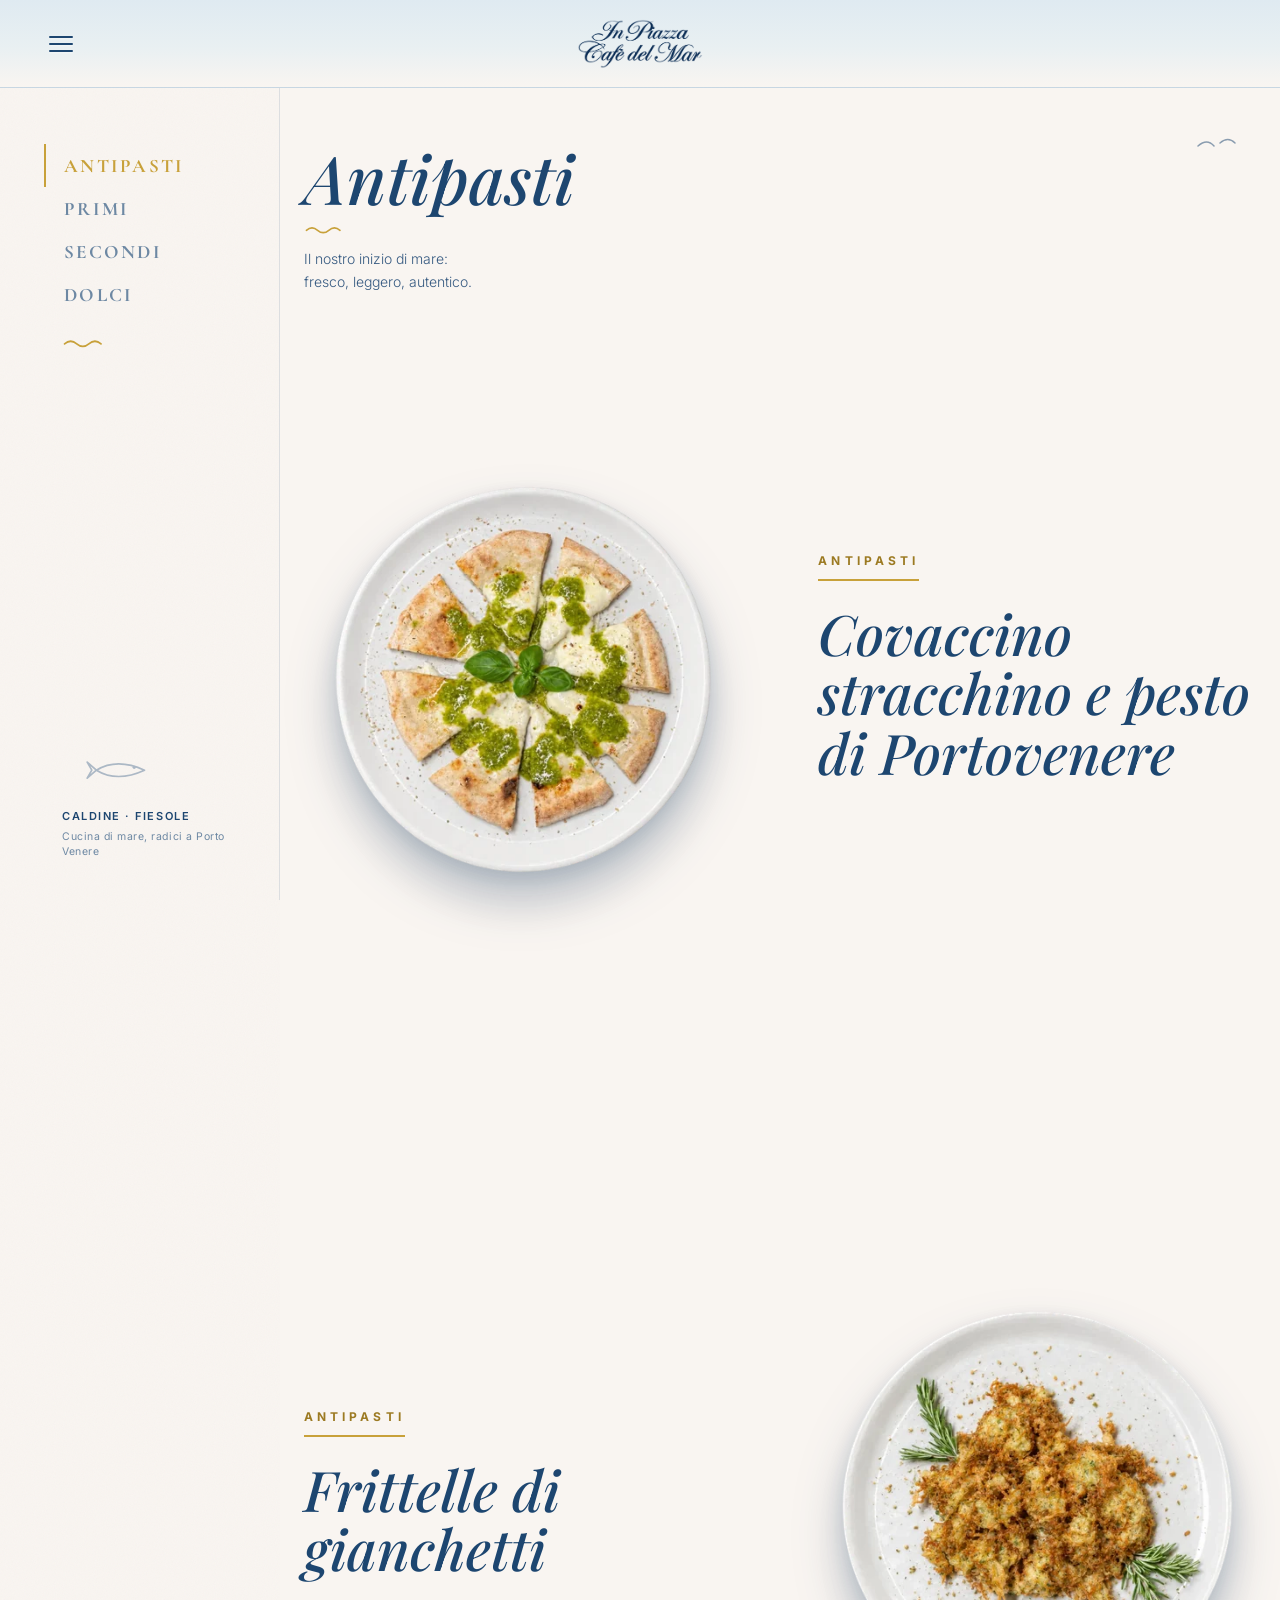
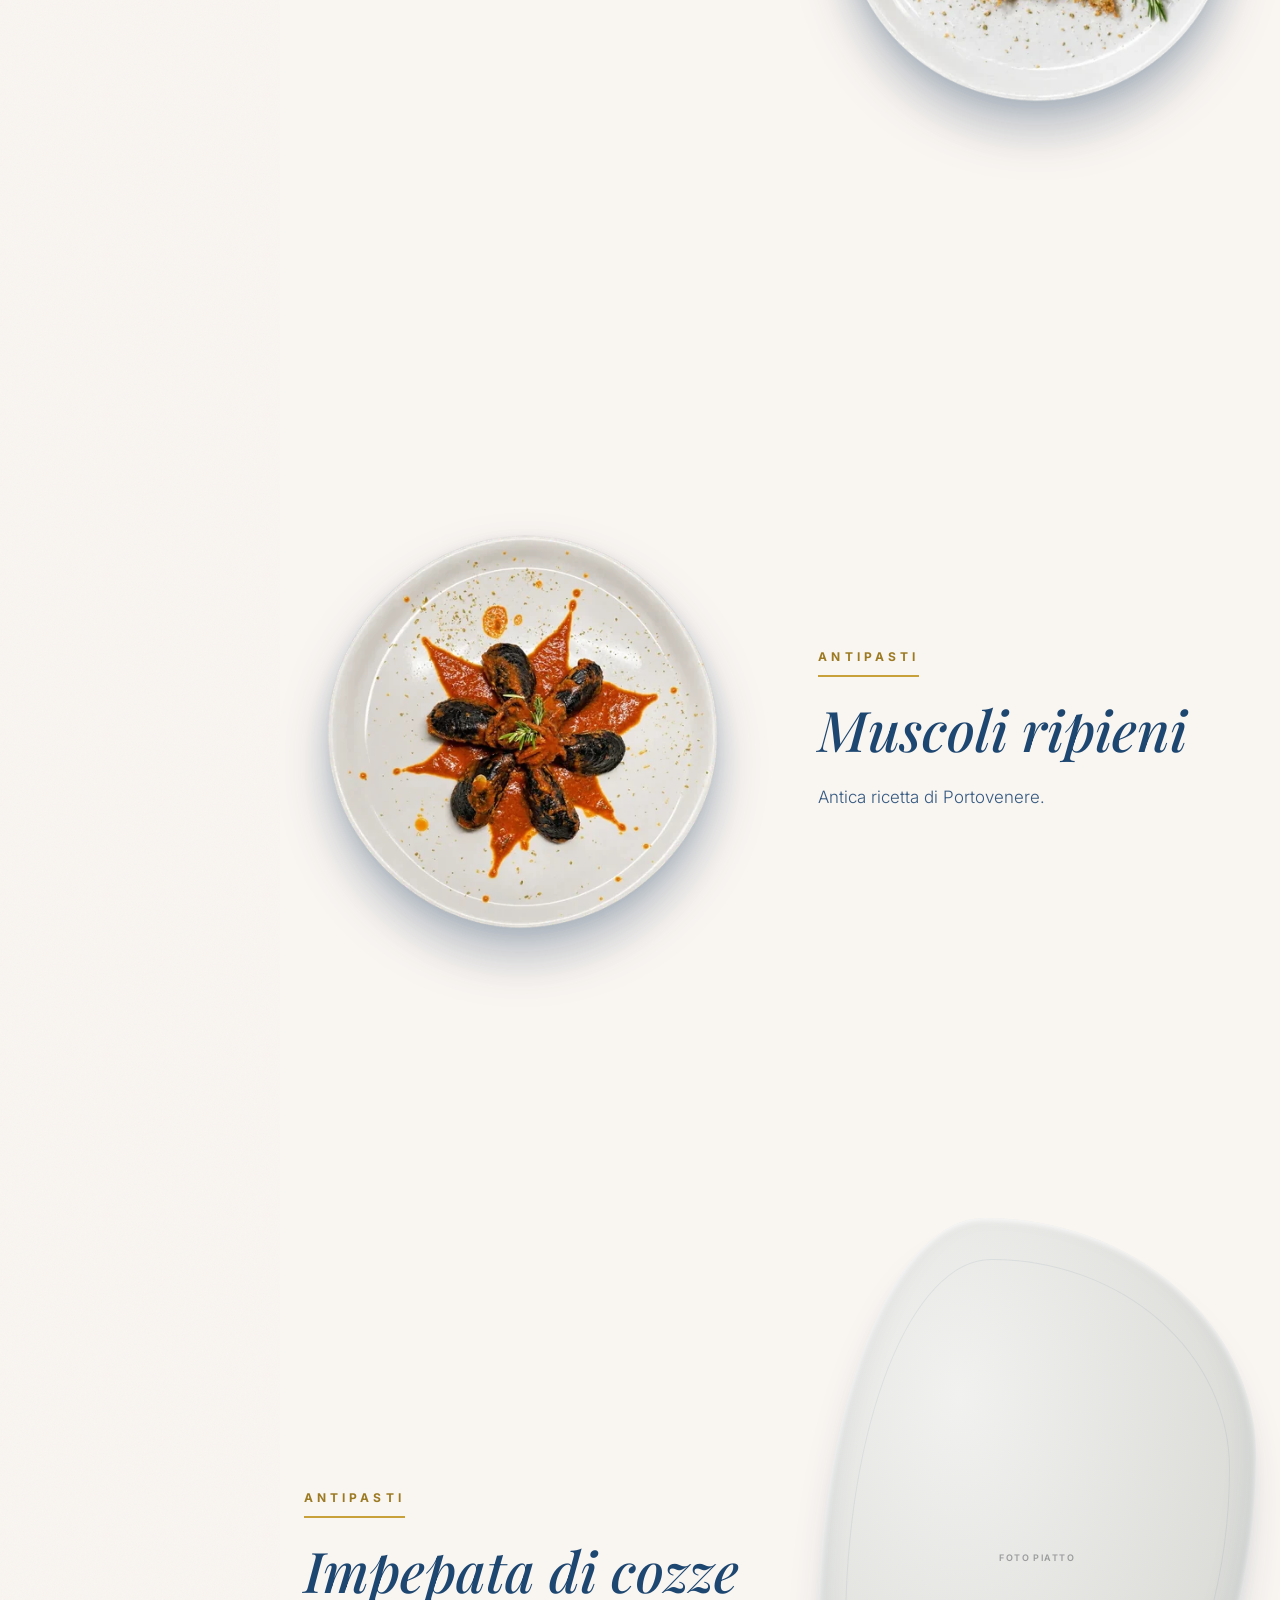
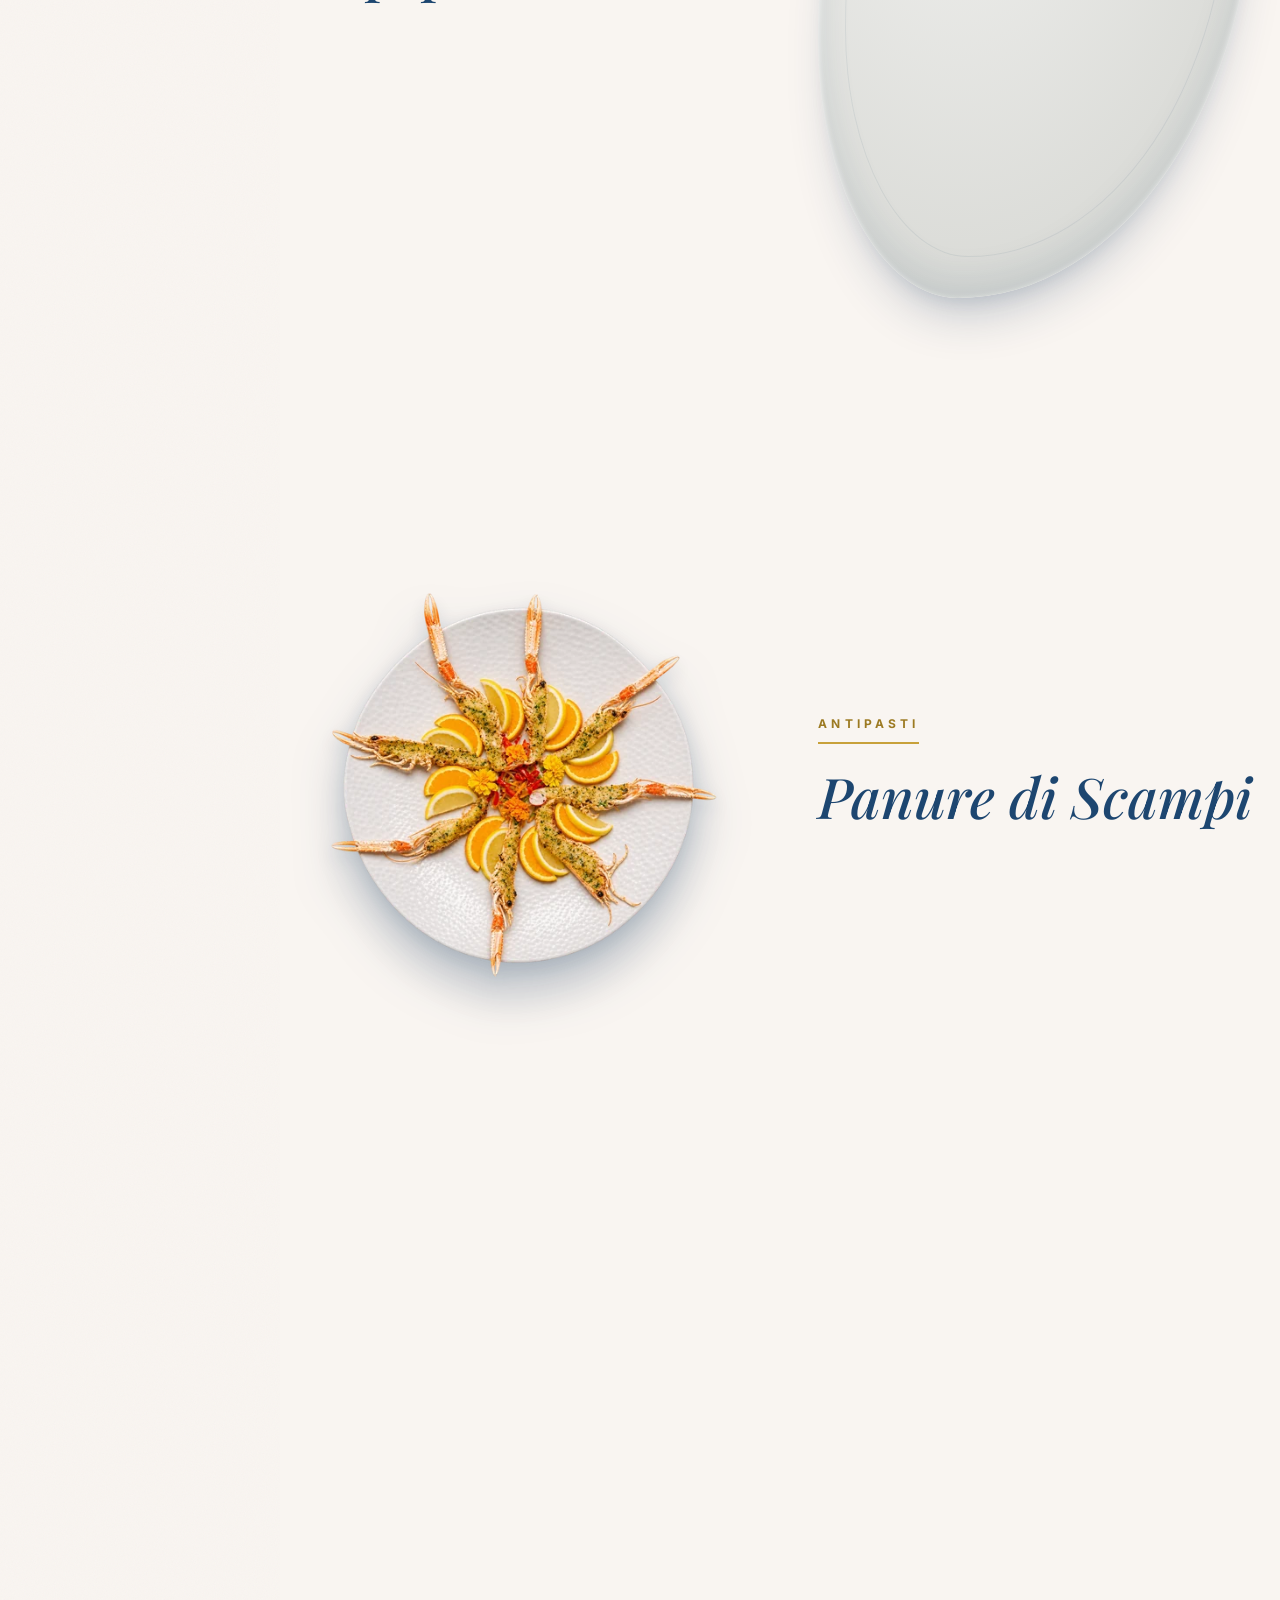
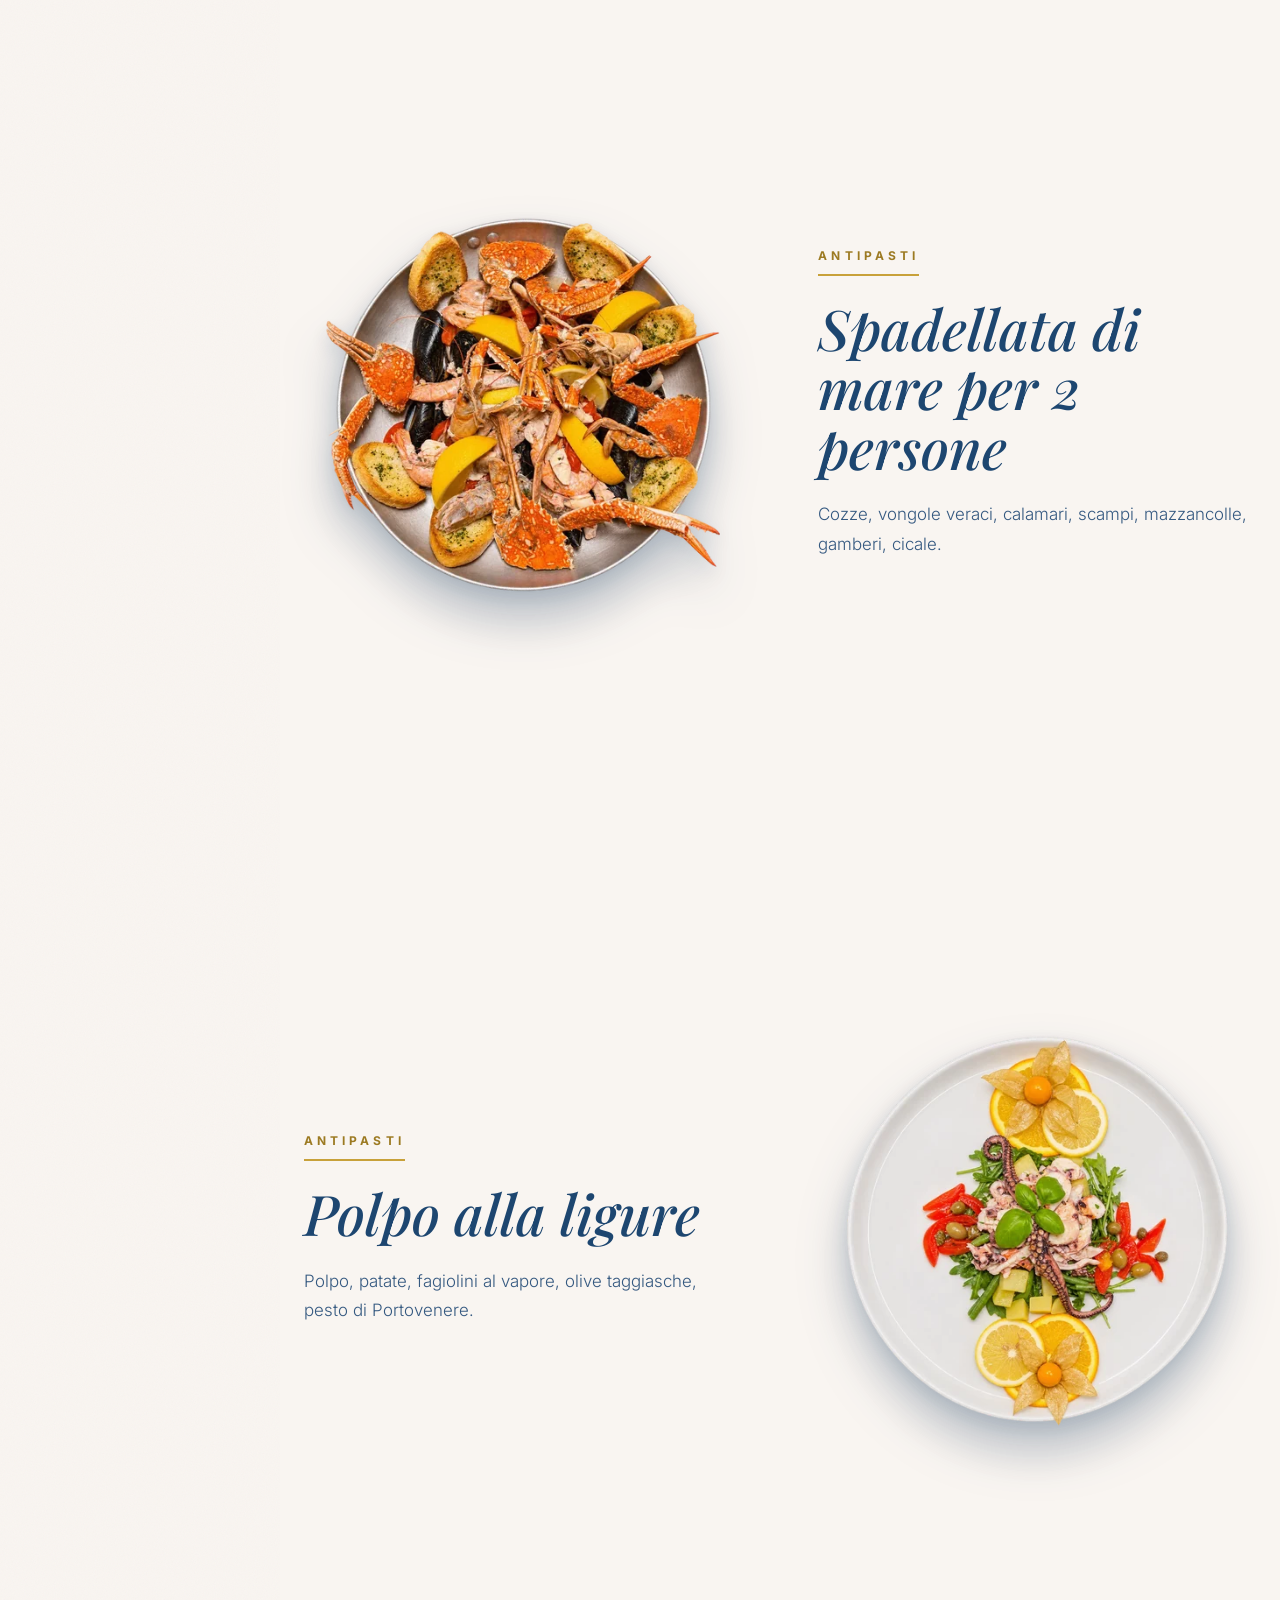
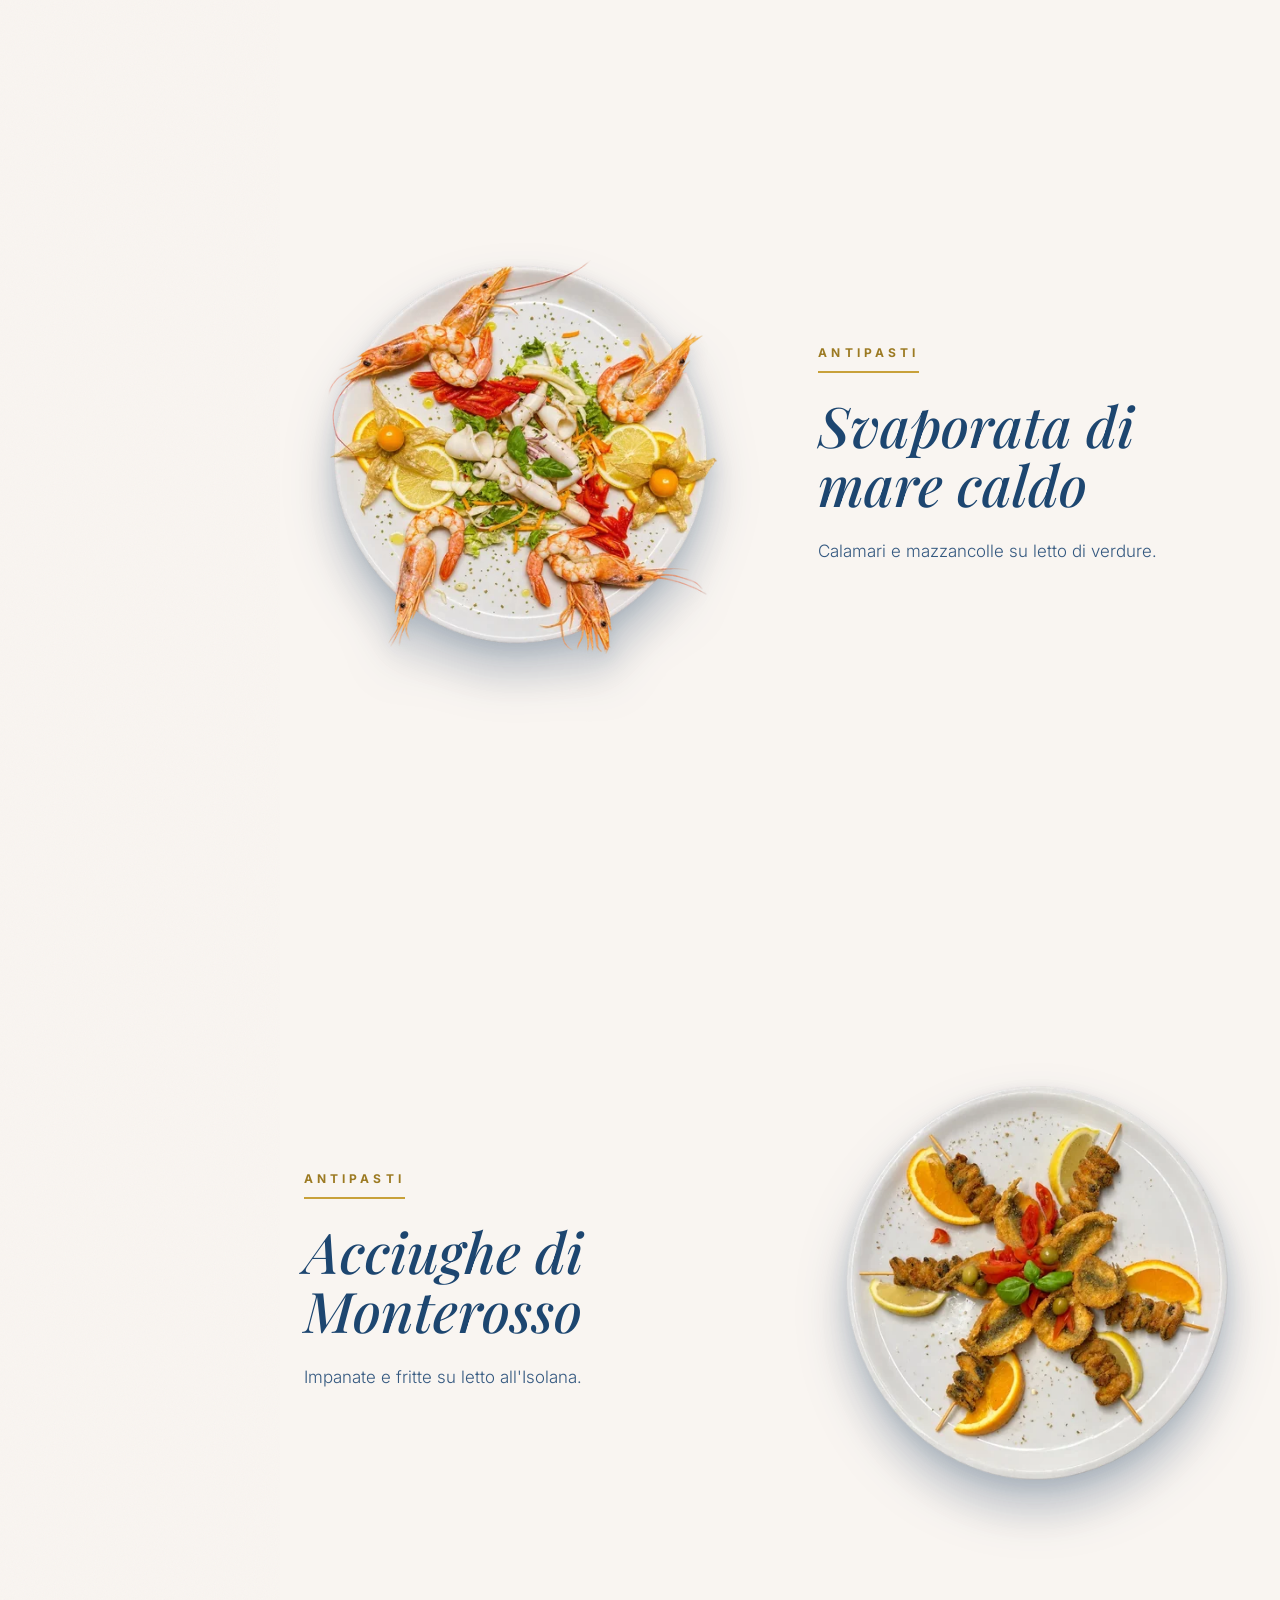
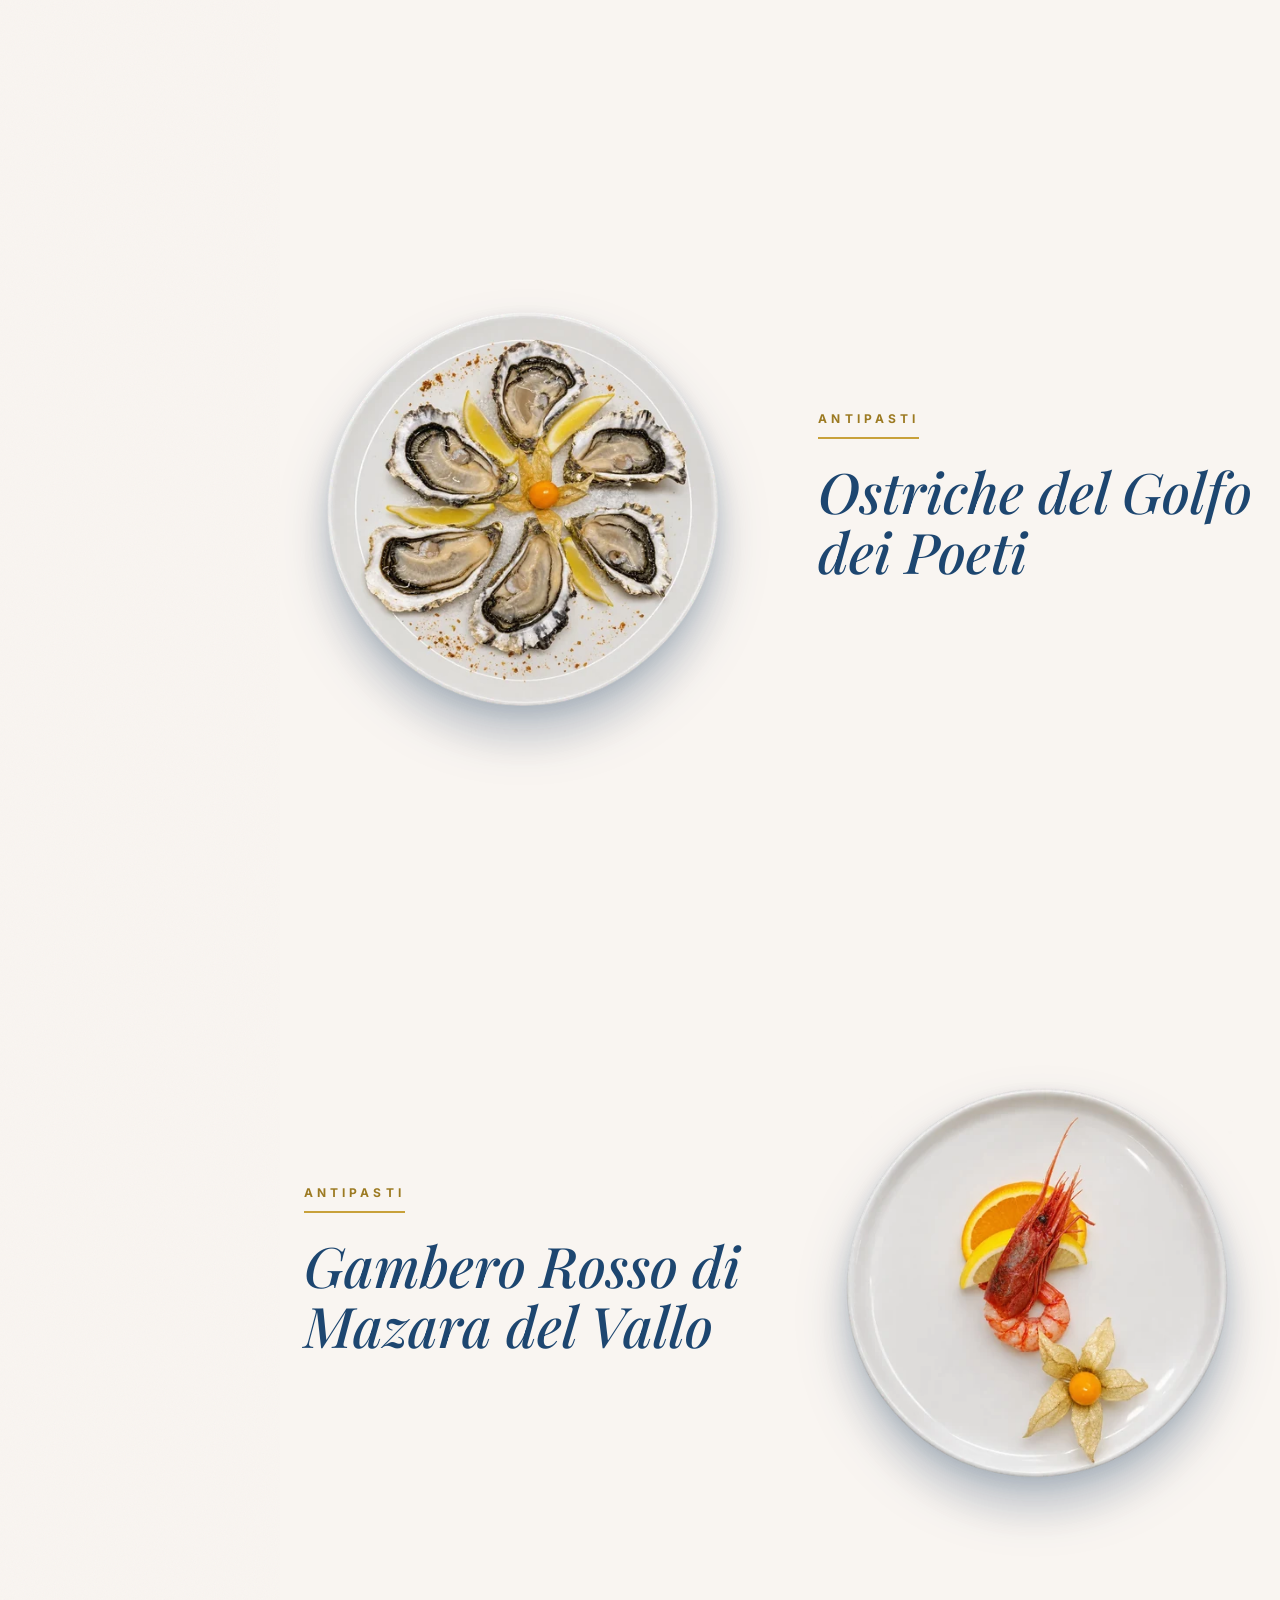
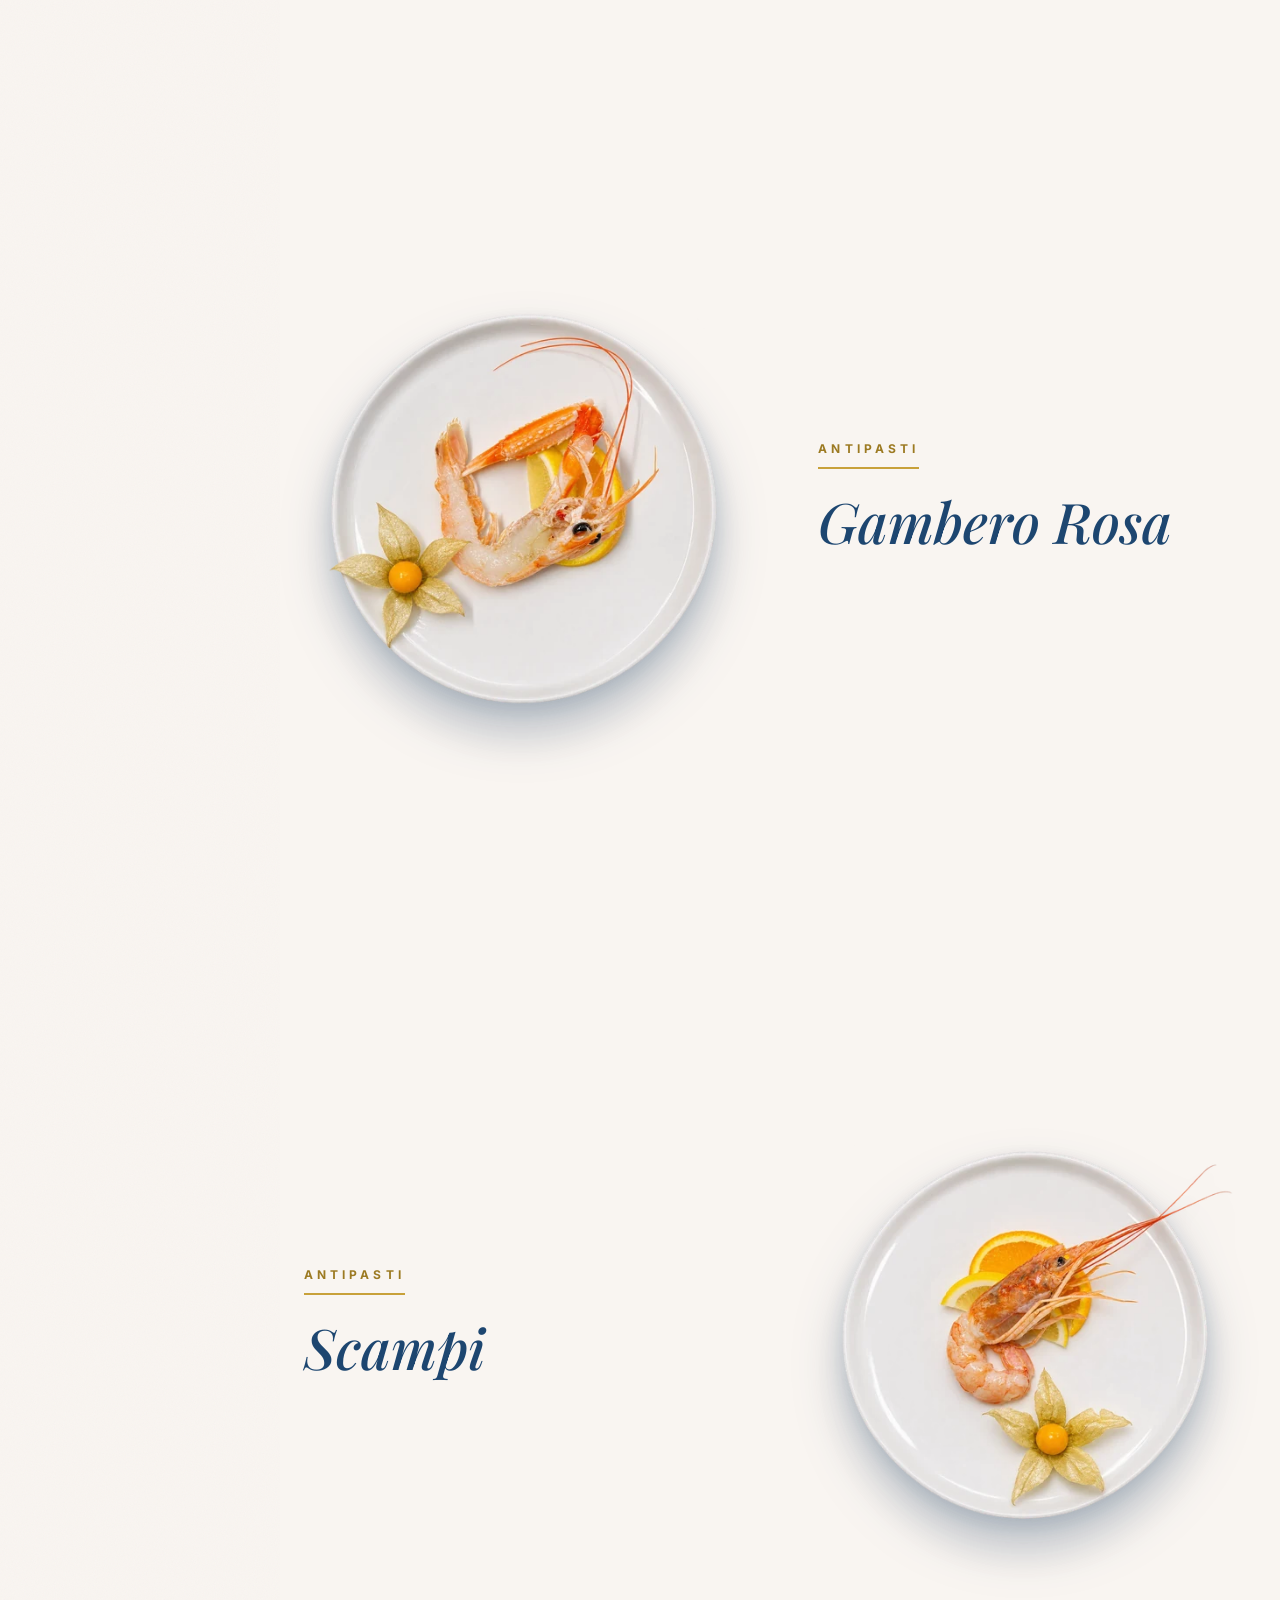
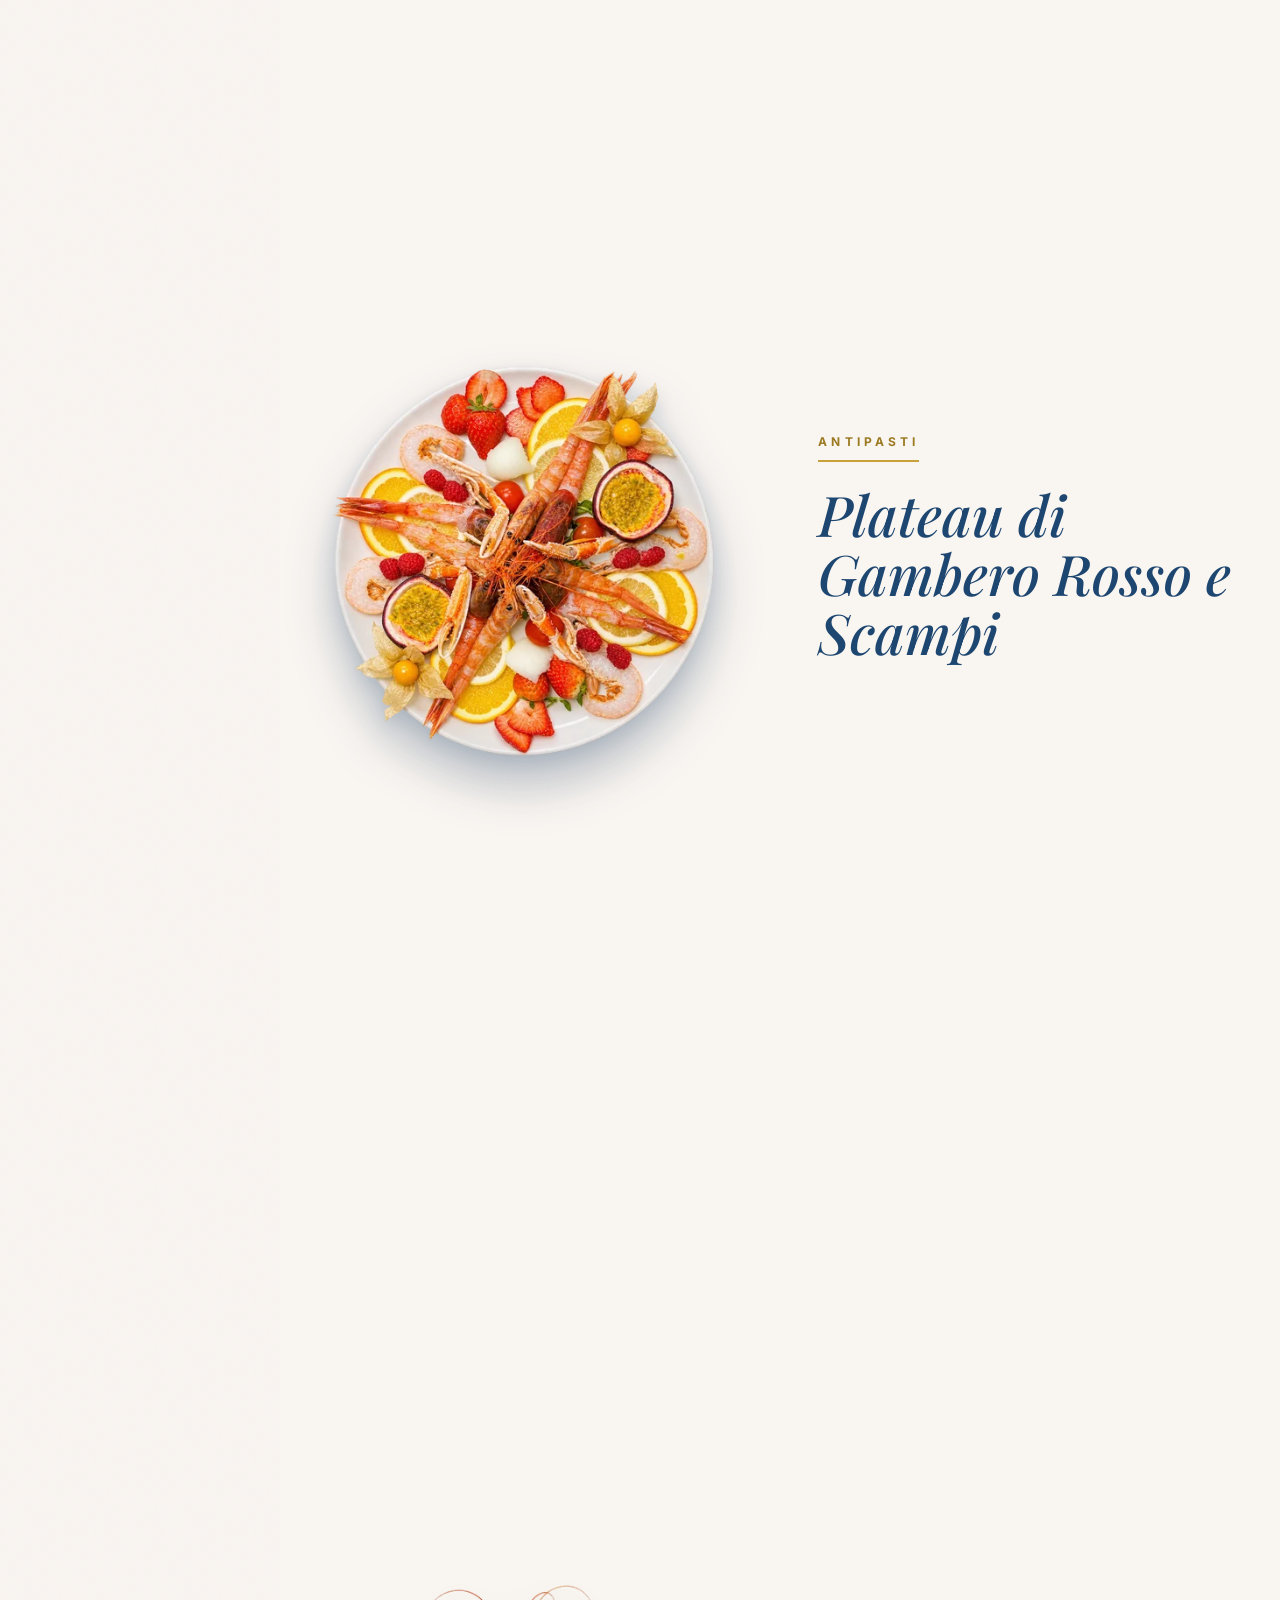
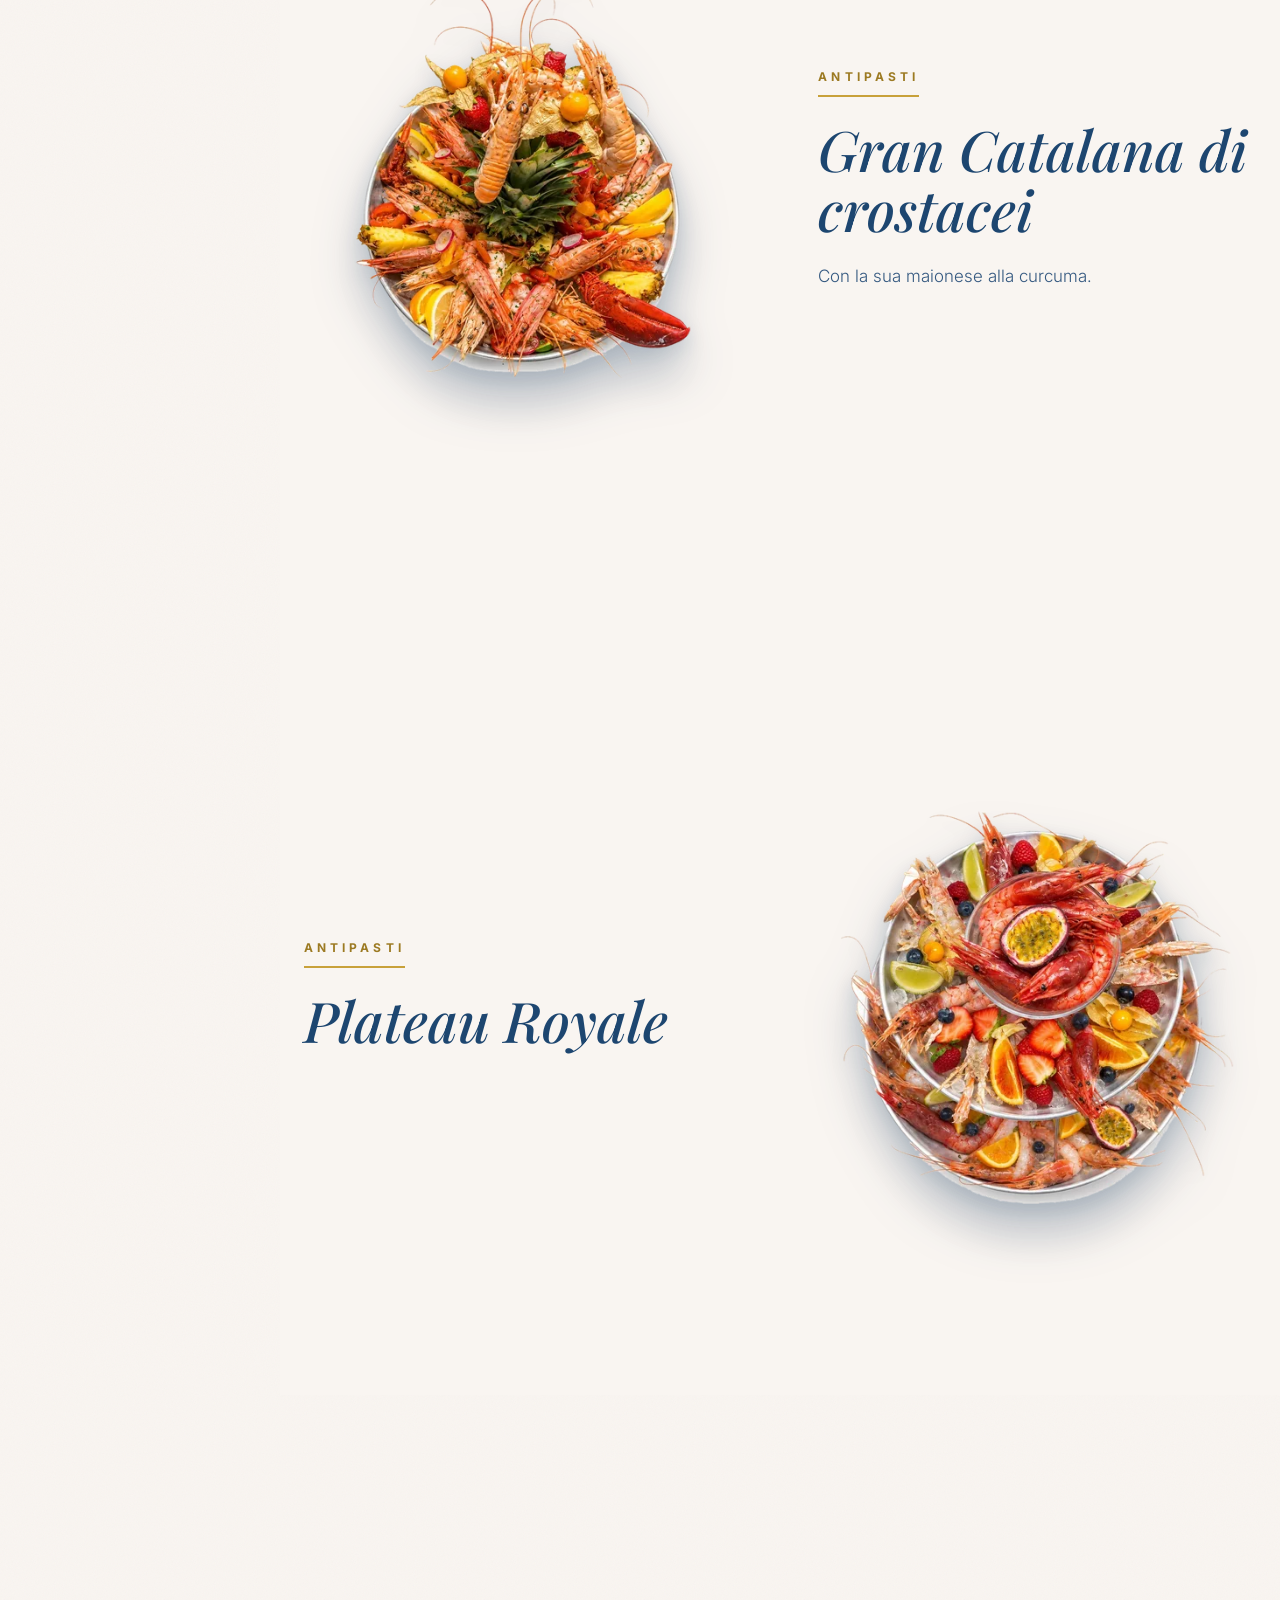
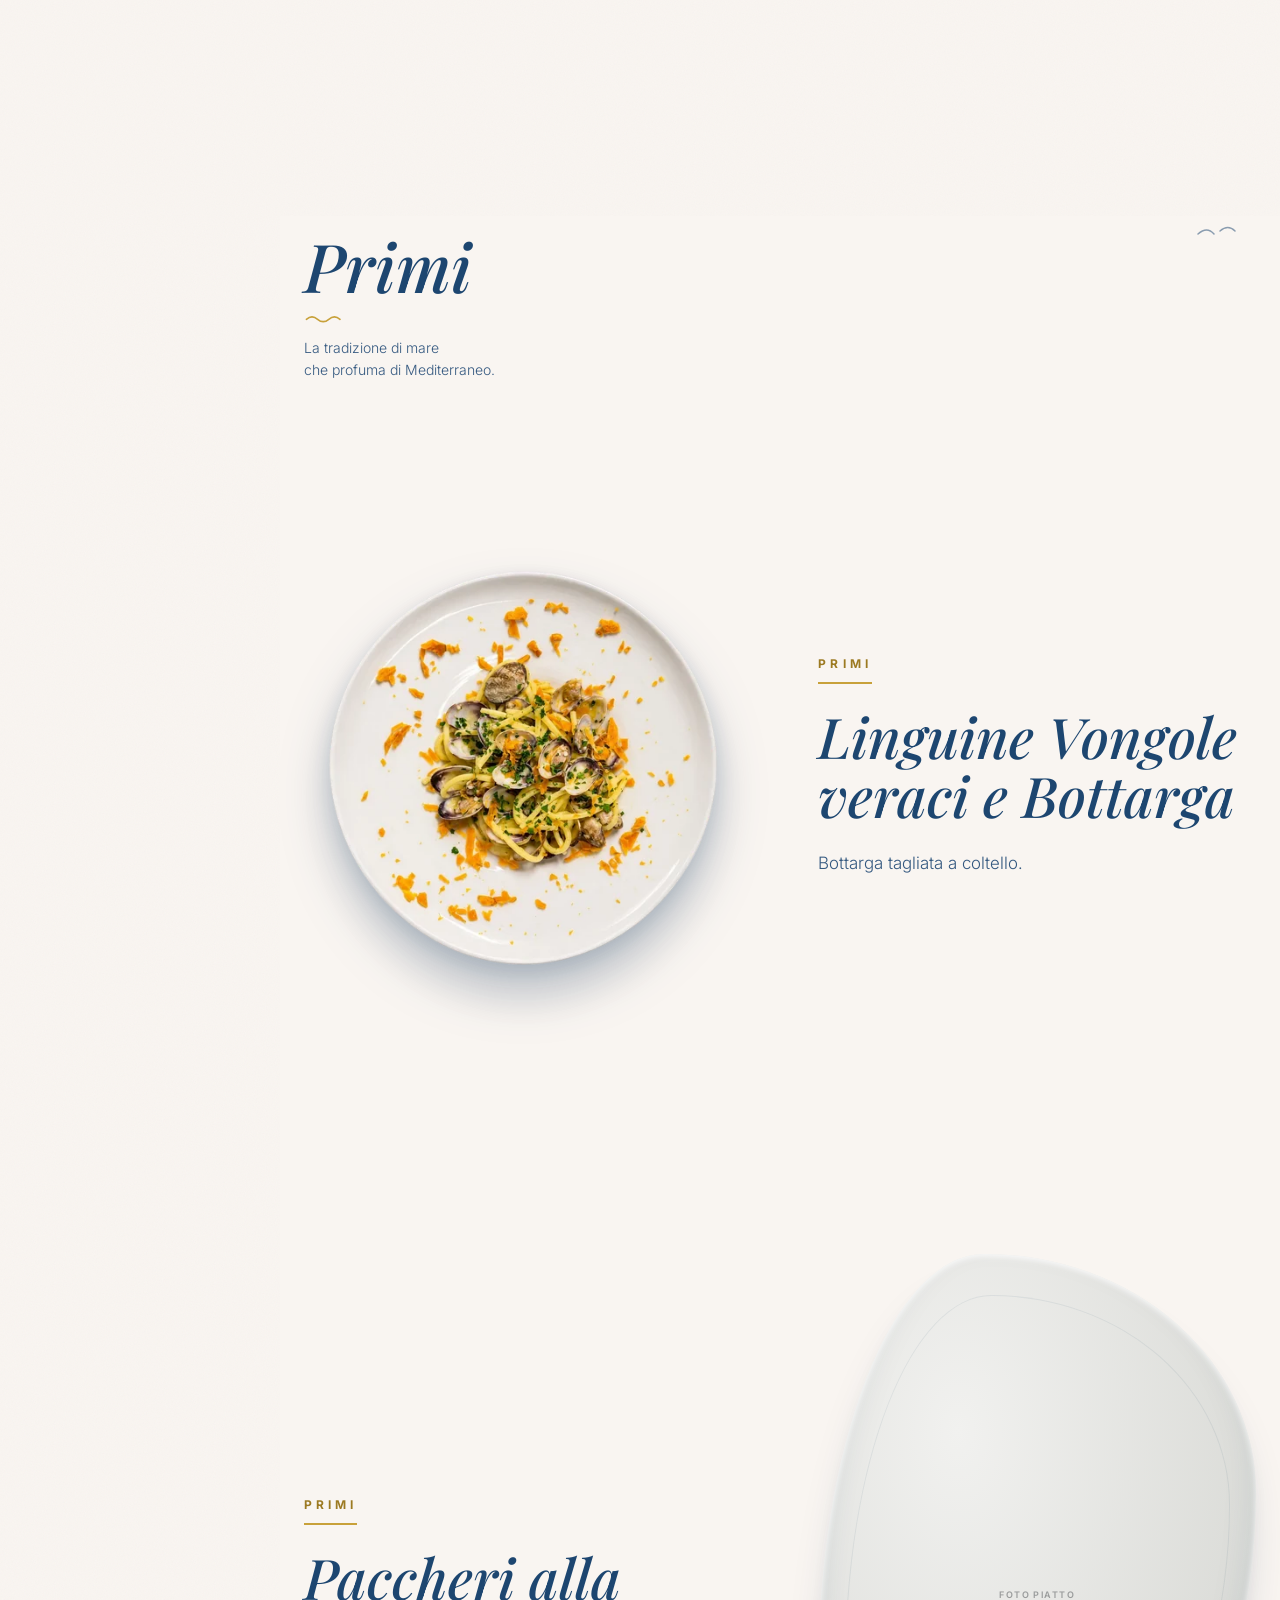
==== commit 050e5bc6: "Foto del piatto: Polpo alla ligure Co-Authored-By: Claude Sonnet 5.5 <noreply@anthropic.com>" ====
--- a/index.html
+++ b/index.html
@@ -687,7 +687,7 @@
       { n:"Impepata di cozze" },
       { n:"Panure di Scampi", img:"image/piatti/panure-scampi.webp" },
       { n:"Spadellata di mare per 2 persone", d:"Cozze, vongole veraci, calamari, scampi, mazzancolle, gamberi, cicale.", img:"image/piatti/spadellata-di-mare-argento.webp" },
-      { n:"Polpo alla ligure", d:"Polpo, patate, fagiolini al vapore, olive taggiasche, pesto di Portovenere." },
+      { n:"Polpo alla ligure", d:"Polpo, patate, fagiolini al vapore, olive taggiasche, pesto di Portovenere.", img:"image/piatti/polpo-ligure.webp" },
       { n:"Svaporata di mare caldo", d:"Calamari e mazzancolle su letto di verdure.", img:"image/piatti/svaporata-di-mare.webp" },
       { n:"Acciughe di Monterosso", d:"Impanate e fritte su letto all'Isolana.", img:"image/piatti/acciughe-monterosso.webp" },
       { n:"Ostriche del Golfo dei Poeti", img:"image/piatti/ostriche-golfo-dei-poeti.webp" },
@@ -705,7 +705,7 @@
       { n:"Ravioli Pesce spada e Agrumi", d:"Con calamari, bottarga e pomodorini." },
       { n:"Pansotti Capesante e Gambero Rosa", d:"Su tartare di gambero rosa e basilico.", img:"image/piatti/pansotti-gambero-rosa.webp" },
       { n:"Gnocchi alla Bati", d:"Scampi e curry con flambè d'Armagnac." },
-      { n:"Caciucco", d:"Su ordinazione." },
+      { n:"Caciucco", d:"Su ordinazione.", img:"image/piatti/caciucco.webp" },
       { n:"Linguine ai Muscoli", img:"image/piatti/linguine-muscoli-piatto-2.webp" },
       { n:"Linguine ai Frutti di mare", img:"image/piatti/linguine-frutti-di-mare-piatto.webp" },
       { n:"Trofie al Pesto di Portovenere" },
@@ -718,7 +718,7 @@
       { n:"Grigliata di Mazzancolle", img:"image/piatti/mazzancolle-grigliata.webp" },
       { n:"Tagliata di Tonno alla Ligure", img:"image/piatti/tagliata-tonno.webp" },
       { n:"Polpo alla Diavola" },
-      { n:"Pesce al Forno", d:"In base al pescato." }
+      { n:"Pesce al Forno", d:"In base al pescato.", img:"image/piatti/pesce-al-forno.webp" }
     ],
     dolci: [
       { n:"Sorbetto Limone / Mela / Mandarino" },
